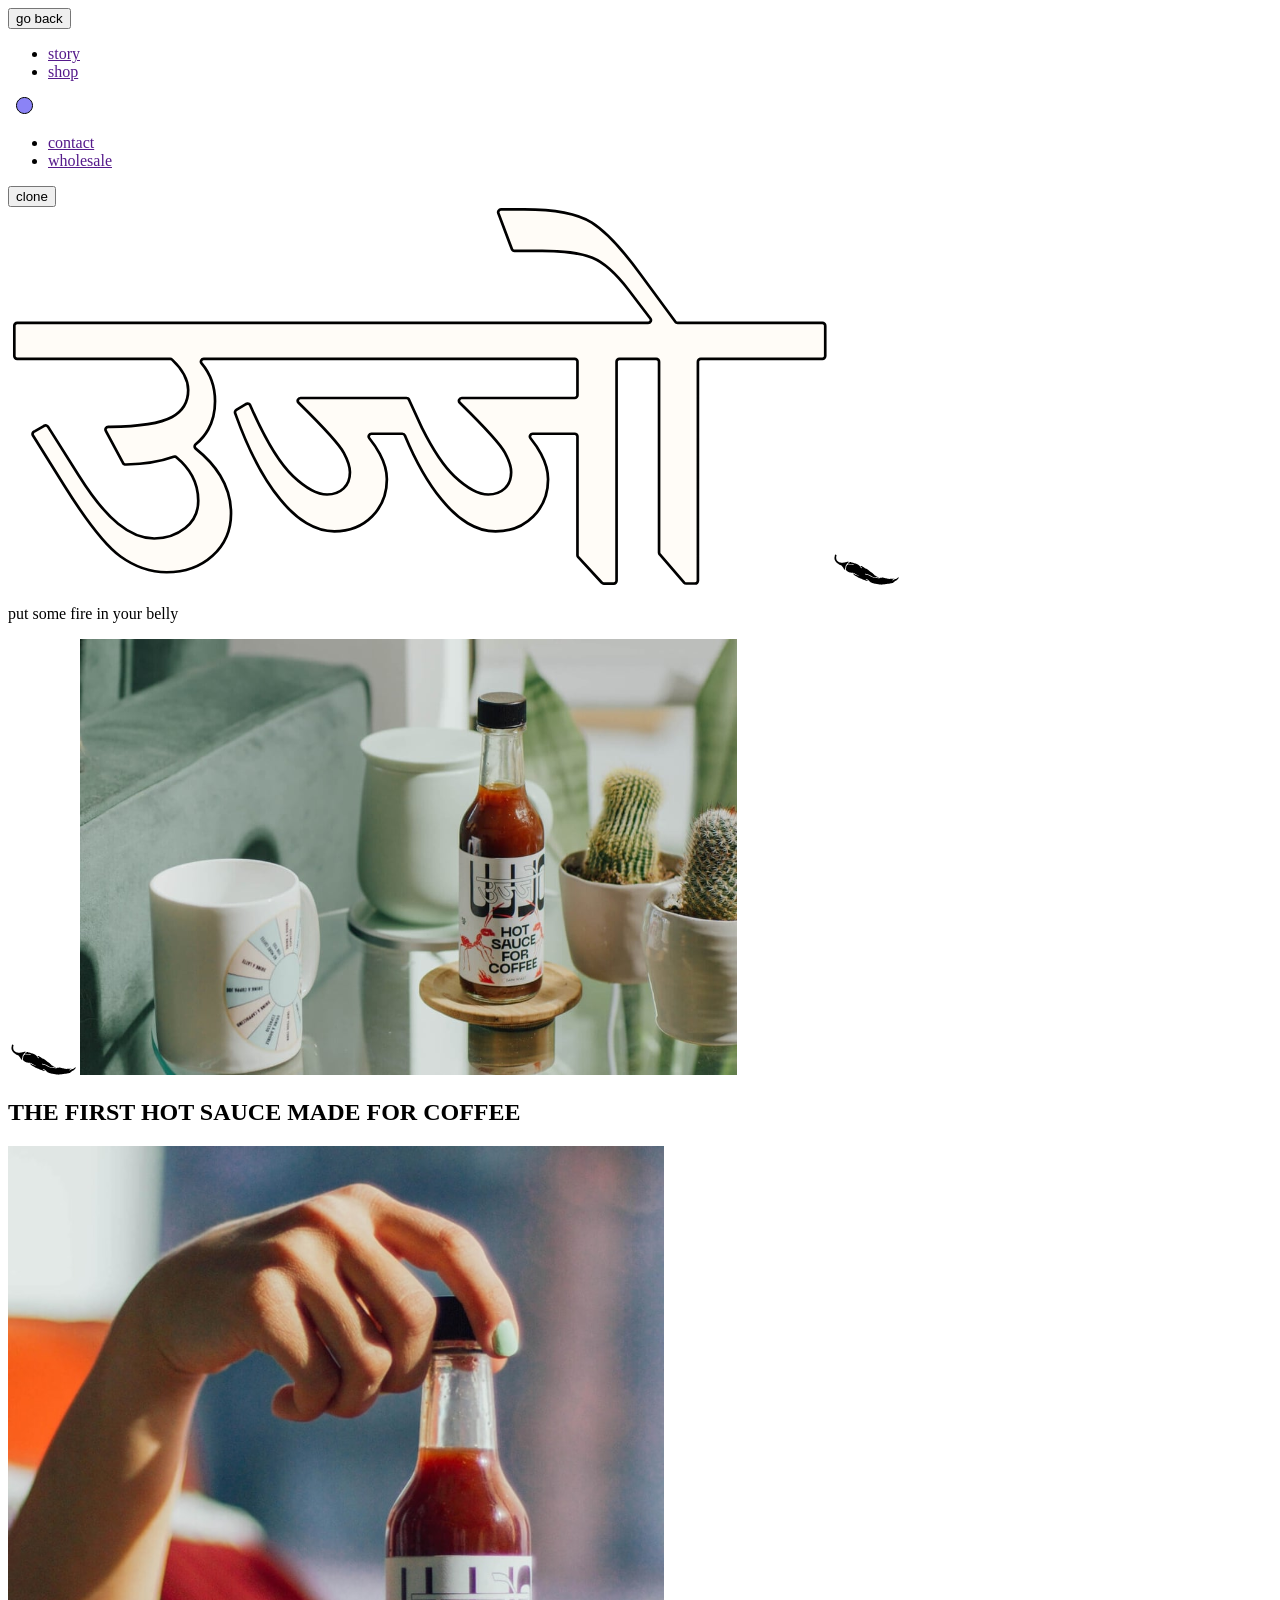
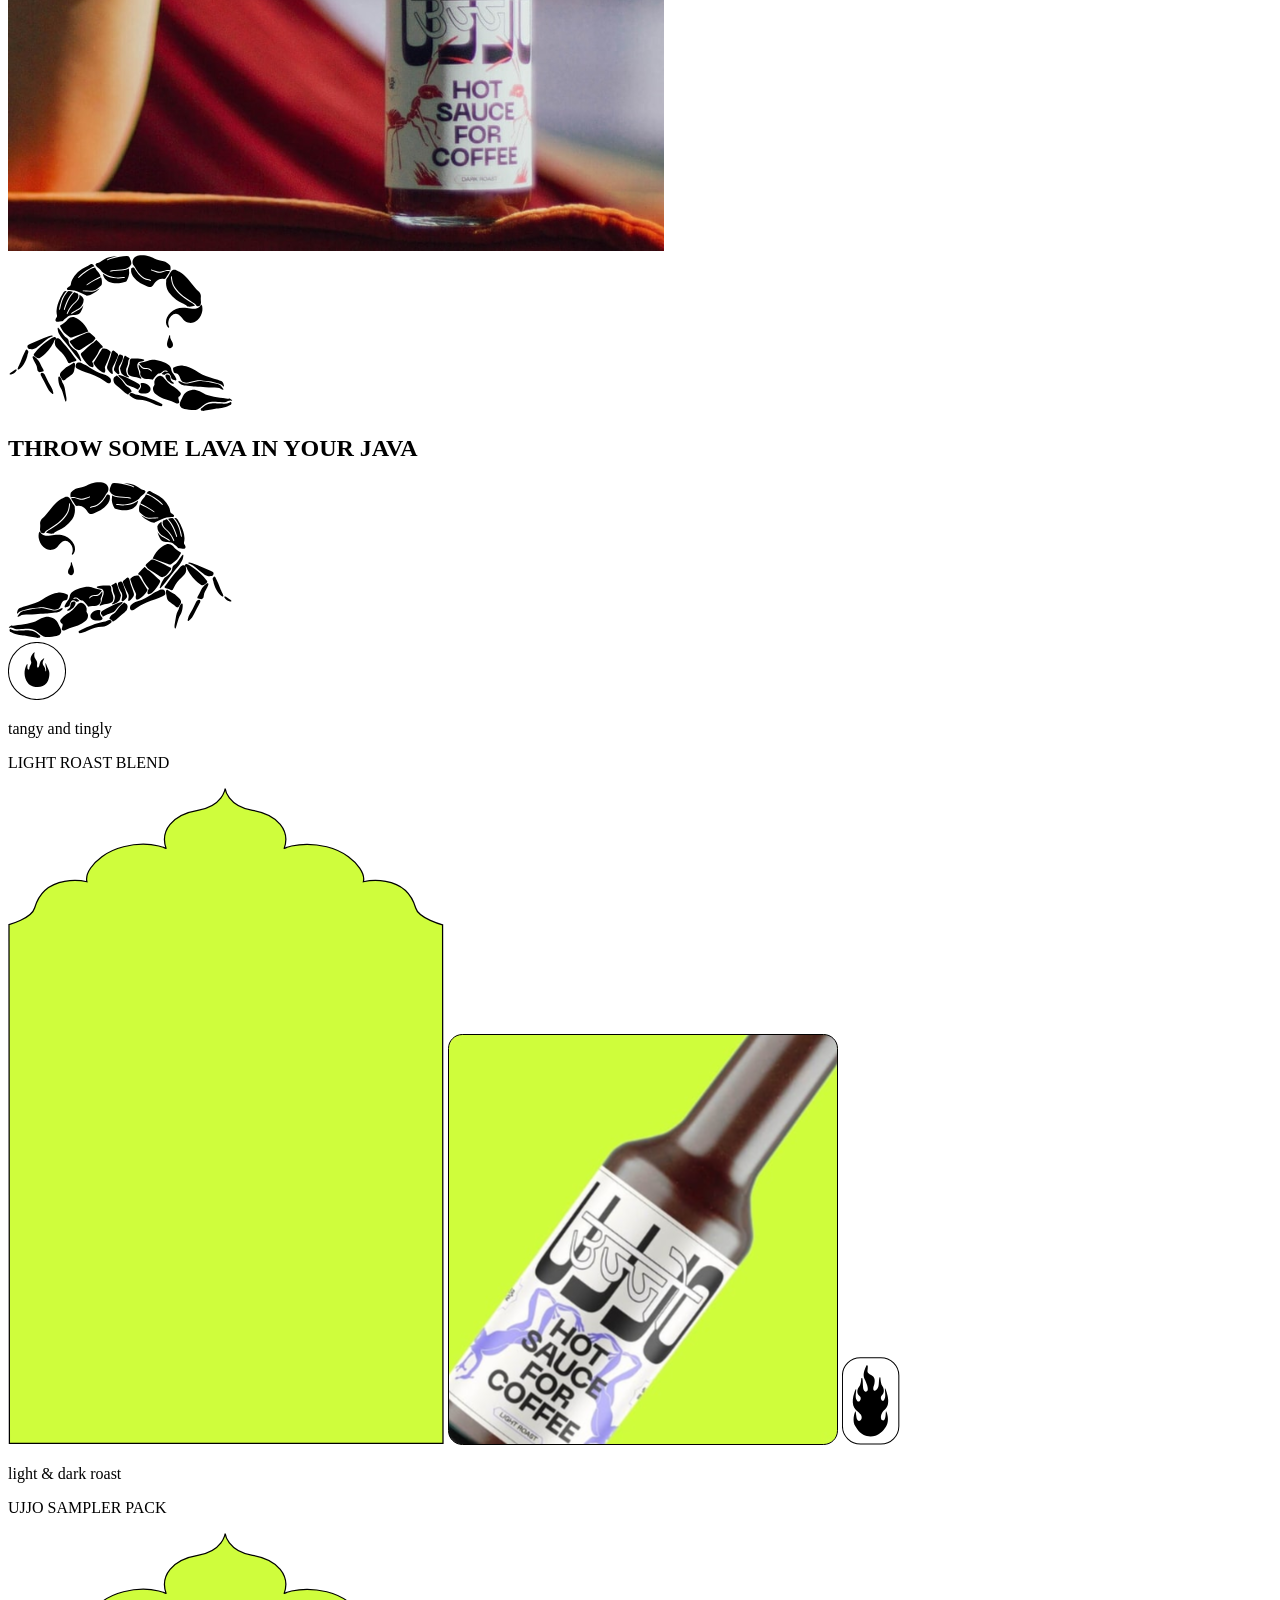
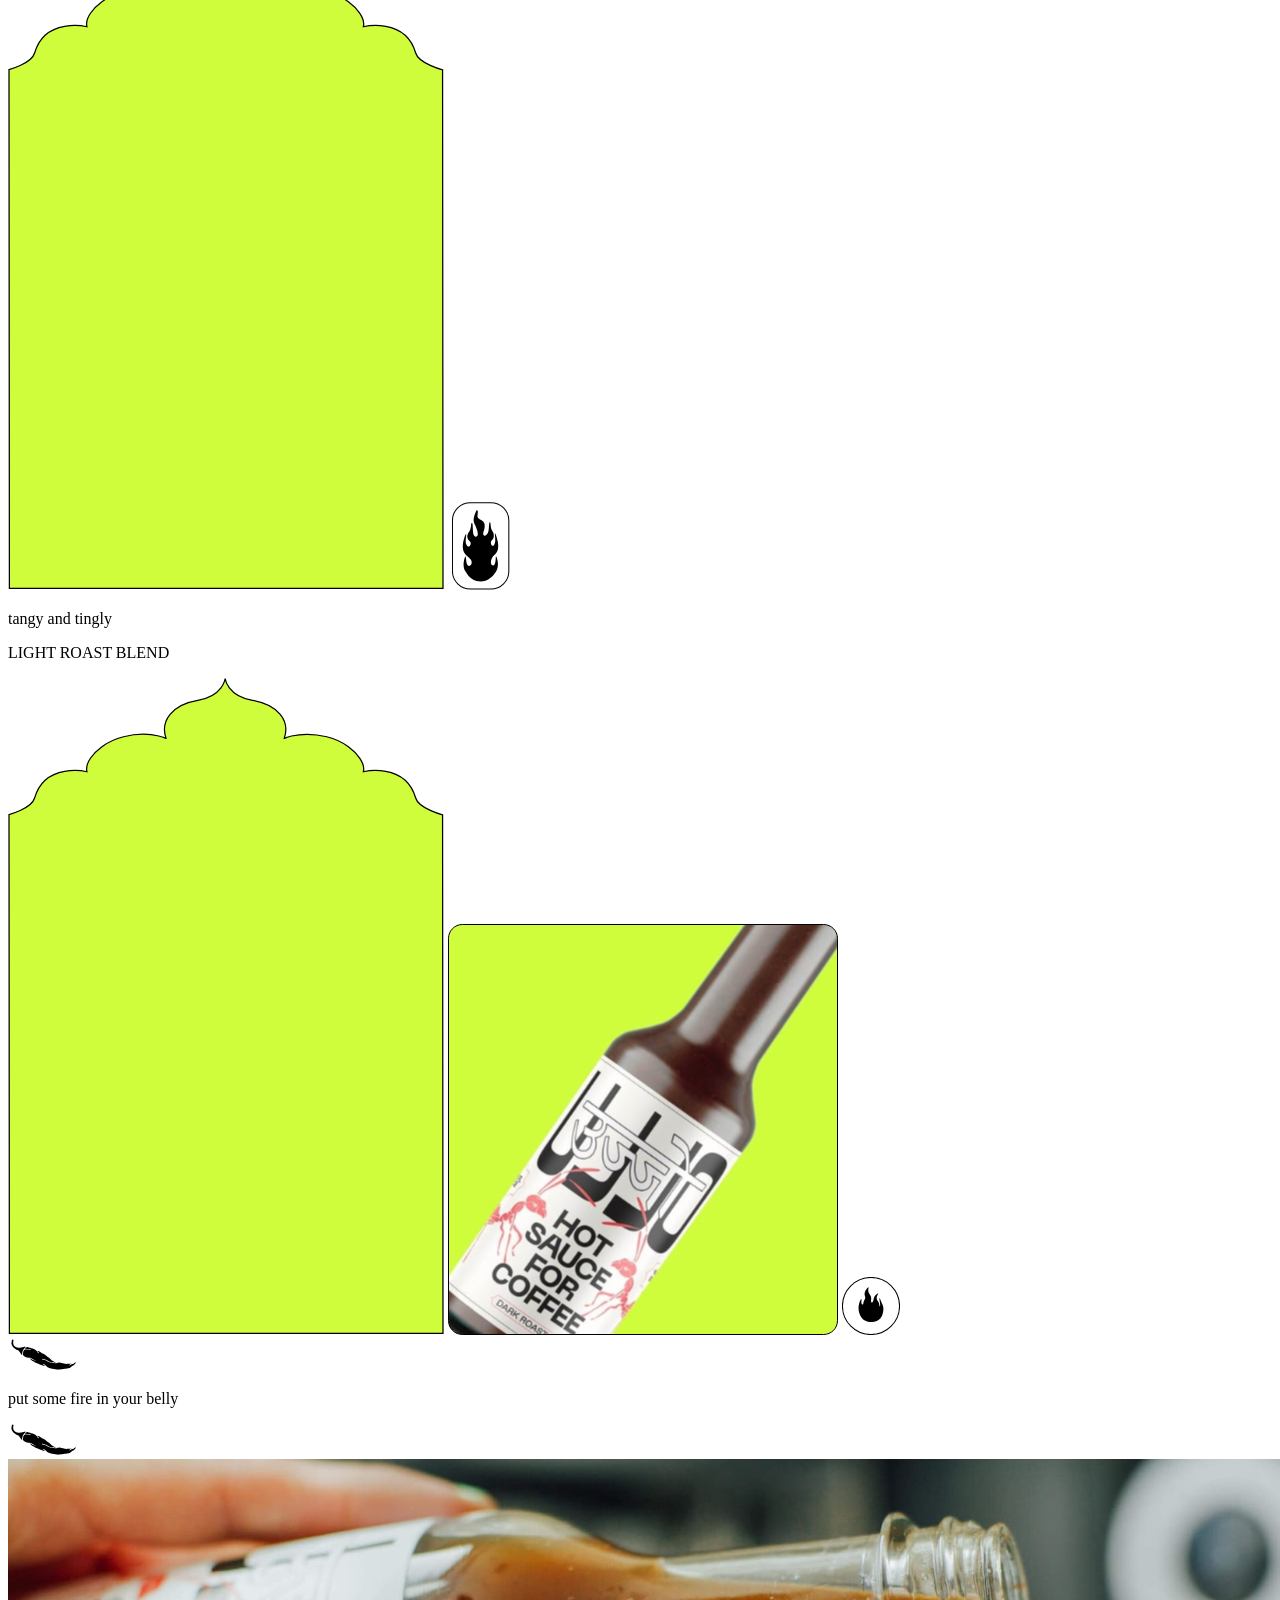
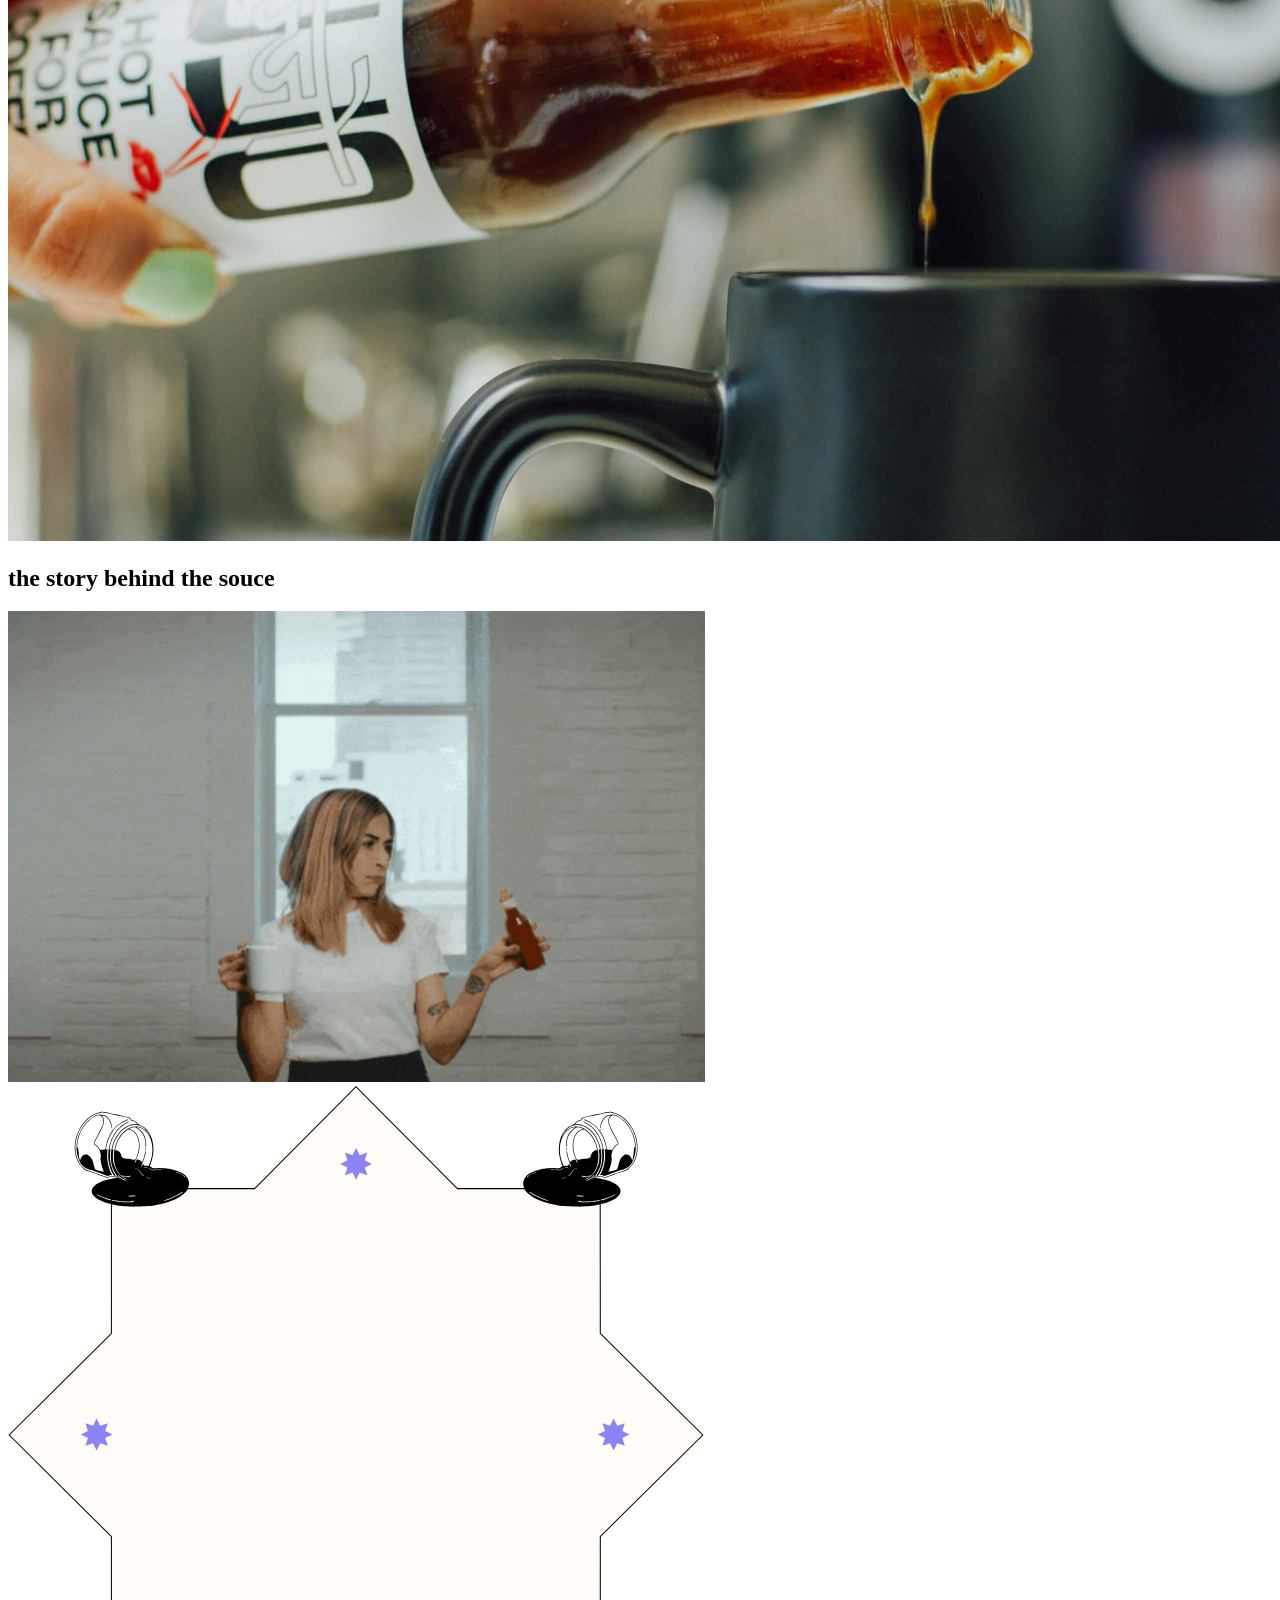
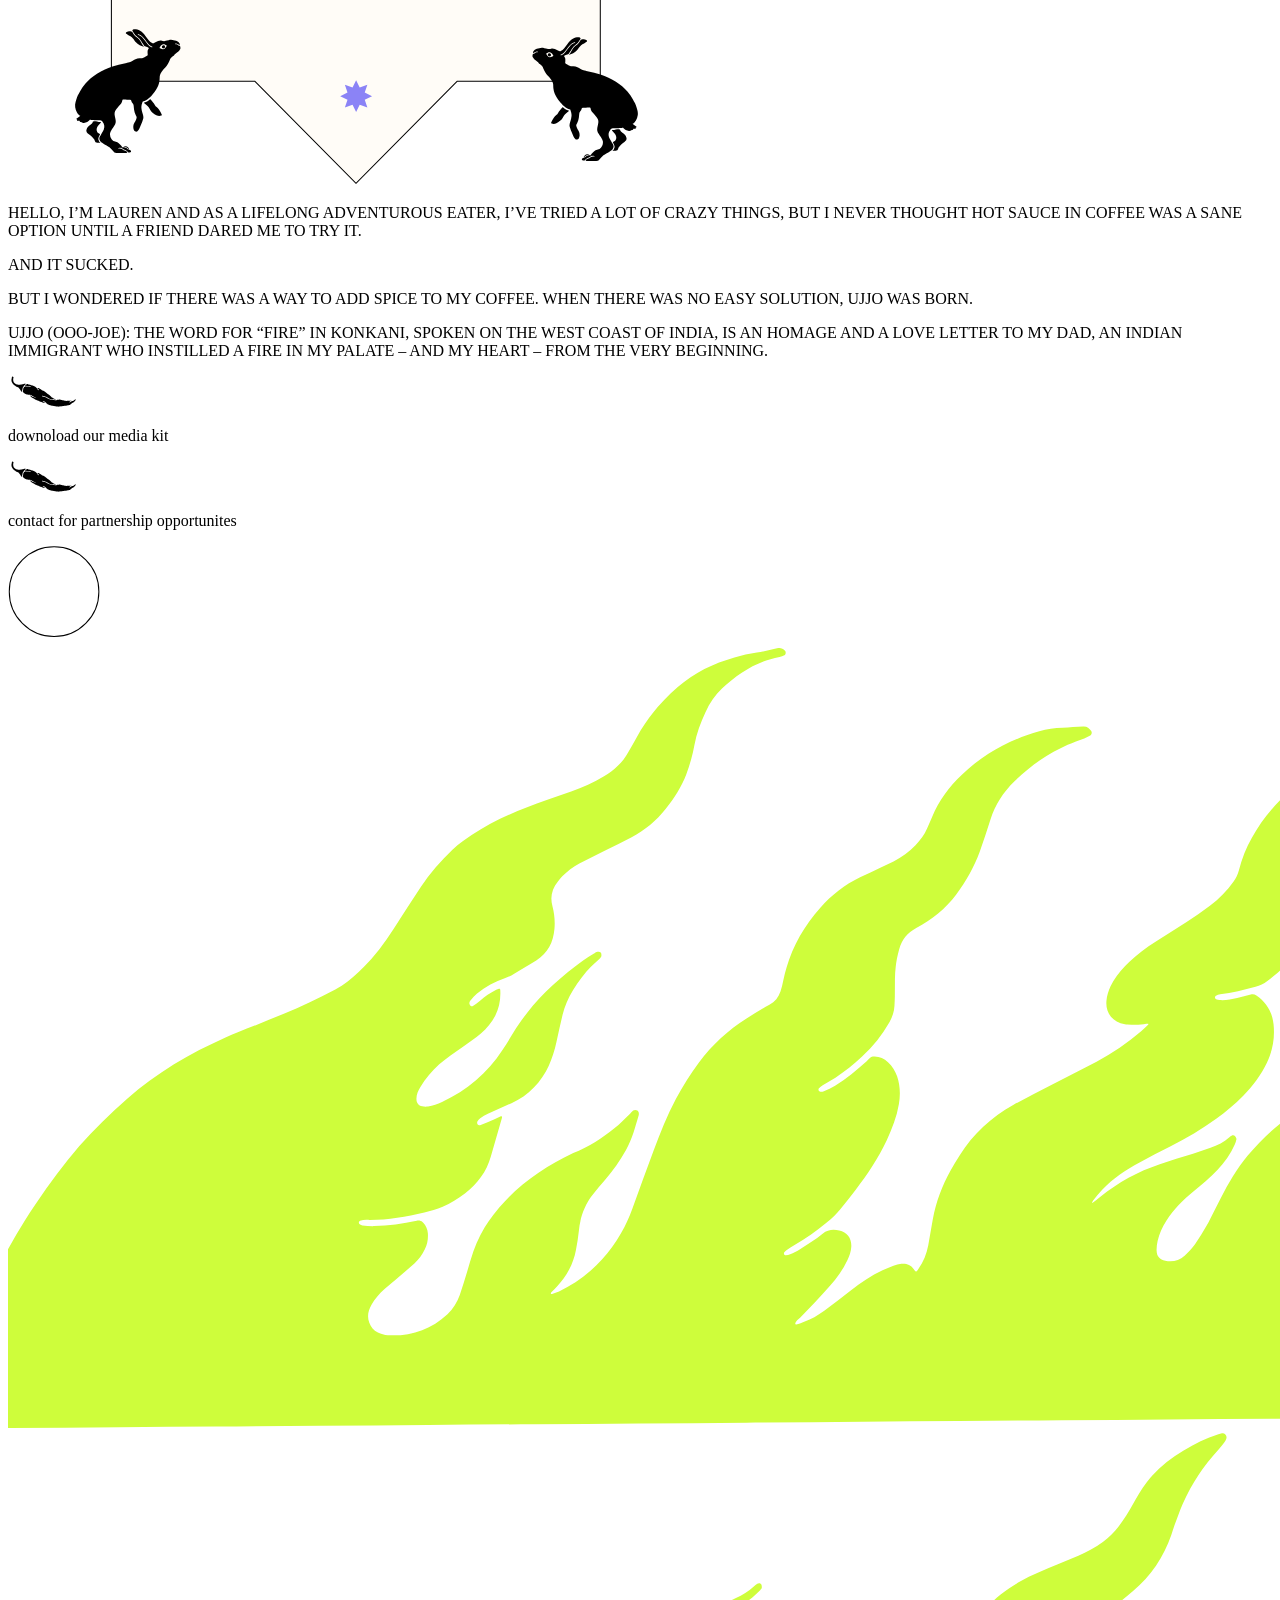
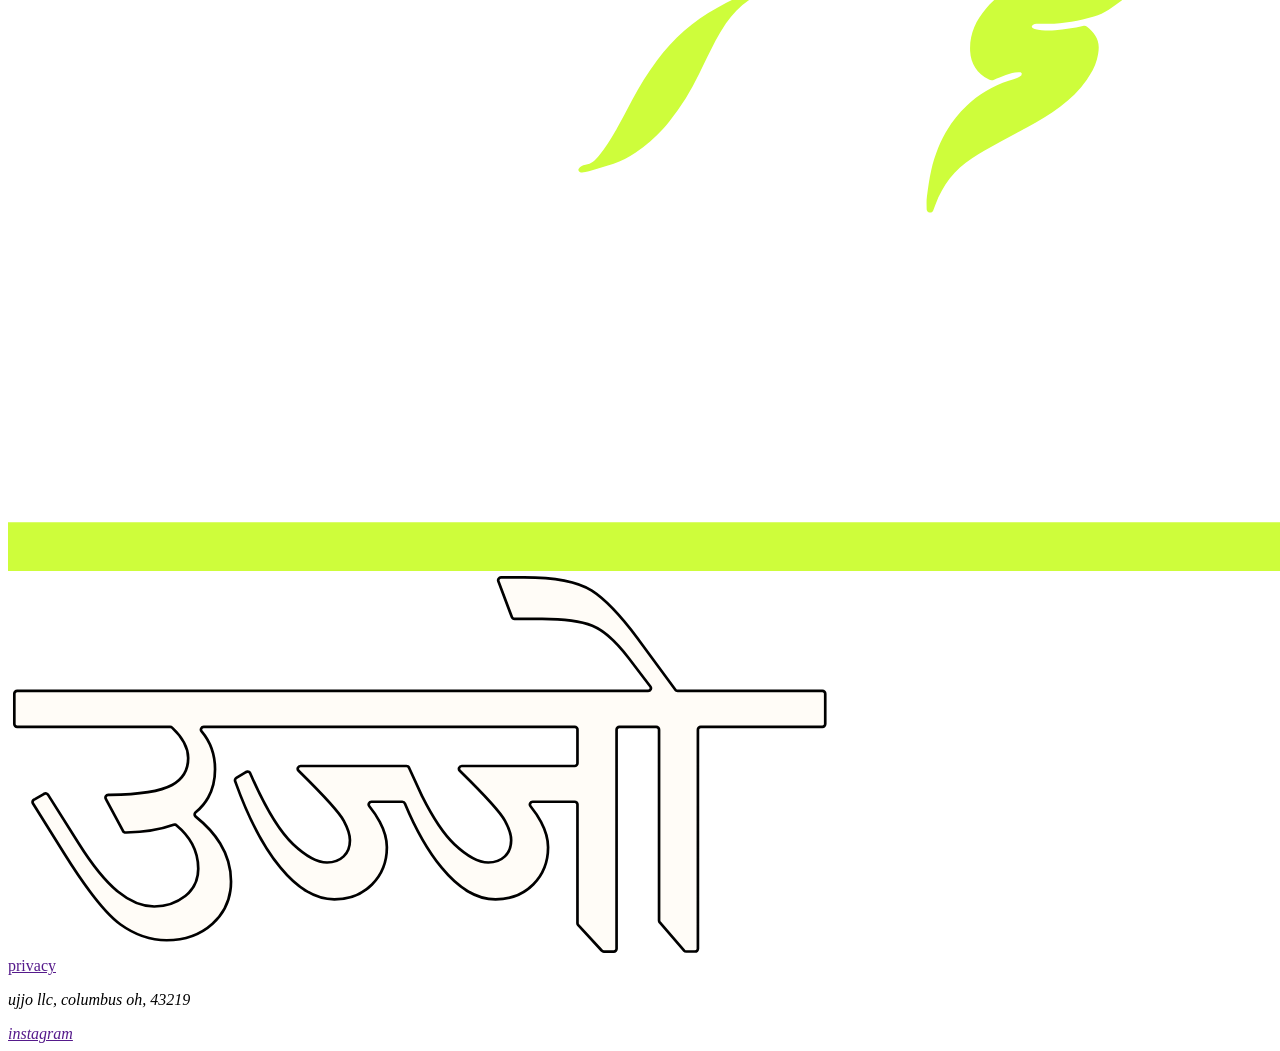
==== HTMLLayout/index.html @ b7500758 "Add files via upload added index.html and images" ====
<!doctype html>
<html lang="en">
<head>
    <meta charset="UTF-8">
    <meta name="viewport"
          content="width=device-width, user-scalable=no, initial-scale=1.0, maximum-scale=1.0, minimum-scale=1.0">
    <meta http-equiv="X-UA-Compatible" content="ie=edge">
    <title>Sauce For Coffee</title>
</head>
<body>
<header>
    <section class = "nav-menu">
        <nav>
            <button> go back </button>

            <ul>
                <li> <a href = ""> story </a> </li>
                <li> <a href = "">shop </a> </li>
            </ul>
            <picture>
                <source srcset="images/red_circle" media="(min-width : 1080px)">
                <img src="images/red_circle.svg" alt = "red circle">
            </picture>
            <picture>
                <source srcset="images/fire" media = "(min-width : 1080px)">
                <img src = "images/fire.svg" alt = "fire">
            </picture>
            <picture>
                <source srcset="images/purple_circle.svg" media = "(min-width: 1080px)" >
                <img src = "images/purple_circle.svg" alt = "purple circle">
            </picture>
            <ul>
                <li> <a href = ""> contact </a> </li>
                <li> <a href = ""> wholesale </a> </li>
            </ul>

            <button> clone </button>

        </nav>
    </section >
</header>

<main>
    <section class ="section section-banner">
        <div>
            <picture>
                <source srcset="image/black_logo_text_UJJO.svg" media = "(min-width: 1080px)">
                <img src = "images/black_logo_text_UJJO.svg" alt = "black logo-text">
            </picture>
            <picture>
                <source srcset="images/white_logo_text.svg" media = "(min-width: 1080px)">
                <img src = "images/white_logo_text.svg" alt = "white logo-text">
            </picture>
            <picture>
                <source srcset="images/pepper.svg"  media = "(min-width: 1080px)">
                <img src = "images/pepper.svg" alt = "pepper">
            </picture>
            <p> put some fire in your belly </p>
            <picture>
                <source srcset="images/pepper.svg"  media = "(min-width: 1080px)">
                <img src = "images/pepper.svg" alt = "pepper">
            </picture>
            <picture>
                <source srcset = "images/sauce_with_cactus.svg" media = "(min-width: 1080px)">
                <img src = "images/sauce_with_cactus.svg" alt = "sauce with cactus">
            </picture>
        </div>

        <div>
            <h1>THE FIRST HOT SAUCE MADE FOR COFFEE</h1>
            <picture>
                <source srcset = "images/sauce_with_hands.svg" media = "(min-width: 1080px)">
                <img src = "images/sauce_with_hands.svg" alt = "sauce with hands">
            </picture>
        </div>
    </section>

    <section class = "section section-catalog">
        <div>
            <picture>
                <source srcset = "images/scorpio_logo_left.svg" media = "(min-width: 1080px)">
                <img src = "images/scorpio_logo_left.svg" alt = "scorpio logo left">
            </picture>

            <h2>THROW SOME LAVA IN YOUR JAVA</h2>

            <picture>
                <source srcset = "images/scorpio_logo_right.svg" media = "(min-width: 1080px)">
                <img src = "images/scorpio_logo_right.svg" alt = "scorpio logo right">
            </picture>
        </div>

        <div>
            <picture>
                <source srcset = "images/black_fire_logo_little.svg" media = "(min-width: 1080px)">
                <img src = "images/black_fire_logo_little.svg" alt = "little black fire logo">
            </picture>
            <p> tangy and tingly </p>
            <p> LIGHT ROAST BLEND </p>
            <picture>
                <source srcset = "images/green_frame.svg" media = "(min-width: 1080px)">
                <img src = "images/green_frame.svg" alt = "green frame">
            </picture>


<picture>
                <source srcset = "images/hot_sauce_purple.svg" media = "(min-width: 1080px)">
                <img src = "images/hot_sauce_purple.svg" alt = "hot purple sauce">
            </picture>

            <picture>
                <source srcset = "images/black_fire_logo_big.svg" media = "(min-width: 1080px)">
                <img src = "images/black_fire_logo_big.svg" alt = "big black fire logo">
            </picture>

            <p> light & dark roast </p>
            <p> UJJO SAMPLER PACK </p>

            <picture>
                <source srcset = "images/green_frame.svg" media = "(min-width: 1080px)">
                <img src = "images/green_frame.svg" alt = "green frame">
            </picture>

            <picture>
                <source srcset = "images/hot_sauces_both" media = "(min-width: 1080px)">
                <img src = "images/hot_sauces_both.svg" alt = "both hot sauces">
            </picture>

            <picture>
                <source srcset = "images/black_fire_logo_big.svg" media = "(min-width: 1080px)">
                <img src = "images/black_fire_logo_big.svg" alt = "big black fire logo">
            </picture>

            <p> tangy and tingly </p>
            <p> LIGHT ROAST BLEND </p>

            <picture>
                <source srcset = "images/green_frame.svg" media = "(min-width: 1080px)">
                <img src = "images/green_frame.svg" alt = "green frame">
            </picture>

            <picture>
                <source srcset = "images/hot_sauce_pink.svg" media = "(min-width: 1080px)">
                <img src = "images/hot_sauce_pink.svg" alt = "hot pink sauce" >
            </picture>

            <picture>
                <source srcset = "images/black_fire_logo_little.svg" media = "(min-width: 1080px)">
                <img src = "images/black_fire_logo_little.svg" alt = "little black fire logo">
            </picture>
        </div>

        <div>
            <picture>
                <source srcset="images/pepper.svg"  media = "(min-width: 1080px)">
                <img src = "images/pepper.svg" alt = "pepper">
            </picture>

            <p> put some fire in your belly </p>

            <picture>
                <source srcset="images/pepper.svg"  media = "(min-width: 1080px)">
                <img src = "images/pepper.svg" alt = "pepper">
            </picture>

            <picture>
                <source srcset="images/pouring_sauce.svg"  media = "(min-width: 1080px)">
                <img src = "images/pouring_sauce.svg" alt = "pouring sauce">
            </picture>
        </div>
    </section>

    <section class = "section section-history">
        <div>
            <h1>the story behind the souce</h1>
            <picture>
                <source srcset="images/woman_testing_sauce.svg"  media = "(min-width: 1080px)">
                <img src = "images/woman_testing_sauce.svg" alt = "woman testing sauce">
            </picture>

            <picture>
                <source srcset="images/area_With_logs_for_text.svg"  media = "(min-width: 1080px)">
                <img src = "images/area_With_logs_for_text.svg" alt = "area for text">
            </picture>

            <p>HELLO, I’M LAUREN AND AS A LIFELONG ADVENTUROUS EATER, I’VE TRIED A LOT OF CRAZY THINGS, BUT I NEVER THOUGHT HOT SAUCE IN COFFEE WAS A SANE OPTION UNTIL A FRIEND DARED ME TO TRY IT.</p>
            <p>AND IT SUCKED.</p>
            <p>BUT I WONDERED IF THERE WAS A WAY TO ADD SPICE TO MY COFFEE. WHEN THERE WAS NO EASY SOLUTION, UJJO WAS BORN.</p>
            <p>UJJO (OOO-JOE): THE WORD FOR “FIRE” IN KONKANI, SPOKEN ON THE WEST COAST OF INDIA, IS AN HOMAGE AND A LOVE LETTER TO MY DAD, AN INDIAN IMMIGRANT WHO INSTILLED A FIRE IN MY PALATE – AND MY HEART – FROM THE VERY BEGINNING.</p>
        </div>
    </section>

    <section class = "section section-logos">
        <div>
            <picture>
                <source srcset="images/pepper.svg"  media = "(min-width: 1080px)">
                <img src = "images/pepper.svg" alt = "pepper">
            </picture>

<p> downoload our media kit </p>

            <picture>
                <source srcset="images/pepper.svg"  media = "(min-width: 1080px)">
                <img src = "images/pepper.svg" alt = "pepper">
            </picture>

            <p> contact for partnership opportunites </p>
            </div>
        <div>
            <picture>
                <source srcset="images/white_frame_with_logos.svg"  media = "(min-width: 1080px)">
                <img src = "images/white_frame_with_logos.svg" alt = "white frame with logos">
            </picture>

            <picture>
                <source srcset="images/green_fire.svg"  media = "(min-width: 1080px)">
                <img src = "images/green_fire.svg" alt = "green fire">
            </picture>

            <picture>
                <source srcset="images/bottom_pane_green.svg"  media = "(min-width: 1080px)">
                <img src = "images/bottom_pane_green.svg" alt = "bottom green pane">
            </picture>

            <picture>
                <source srcset="image/black_logo_text_UJJO.svg" media = "(min-width: 1080px)">
                <img src = "images/black_logo_text_UJJO.svg" alt = "black logo-text">
            </picture>

            <picture>
                <source srcset="images/white_logo_text.svg" media = "(min-width: 1080px)">
                <img src = "images/white_logo_text.svg" alt = "white logo-text">
            </picture>

        </div>

    </section>

</main>

<footer>
    <section>
        <a href="">privacy</a>
        <address>
            <p>ujjo llc, columbus oh, 43219</p>
            <a href=""> instagram</a>
        </address>
    </section>
</footer>

</body>
</html>
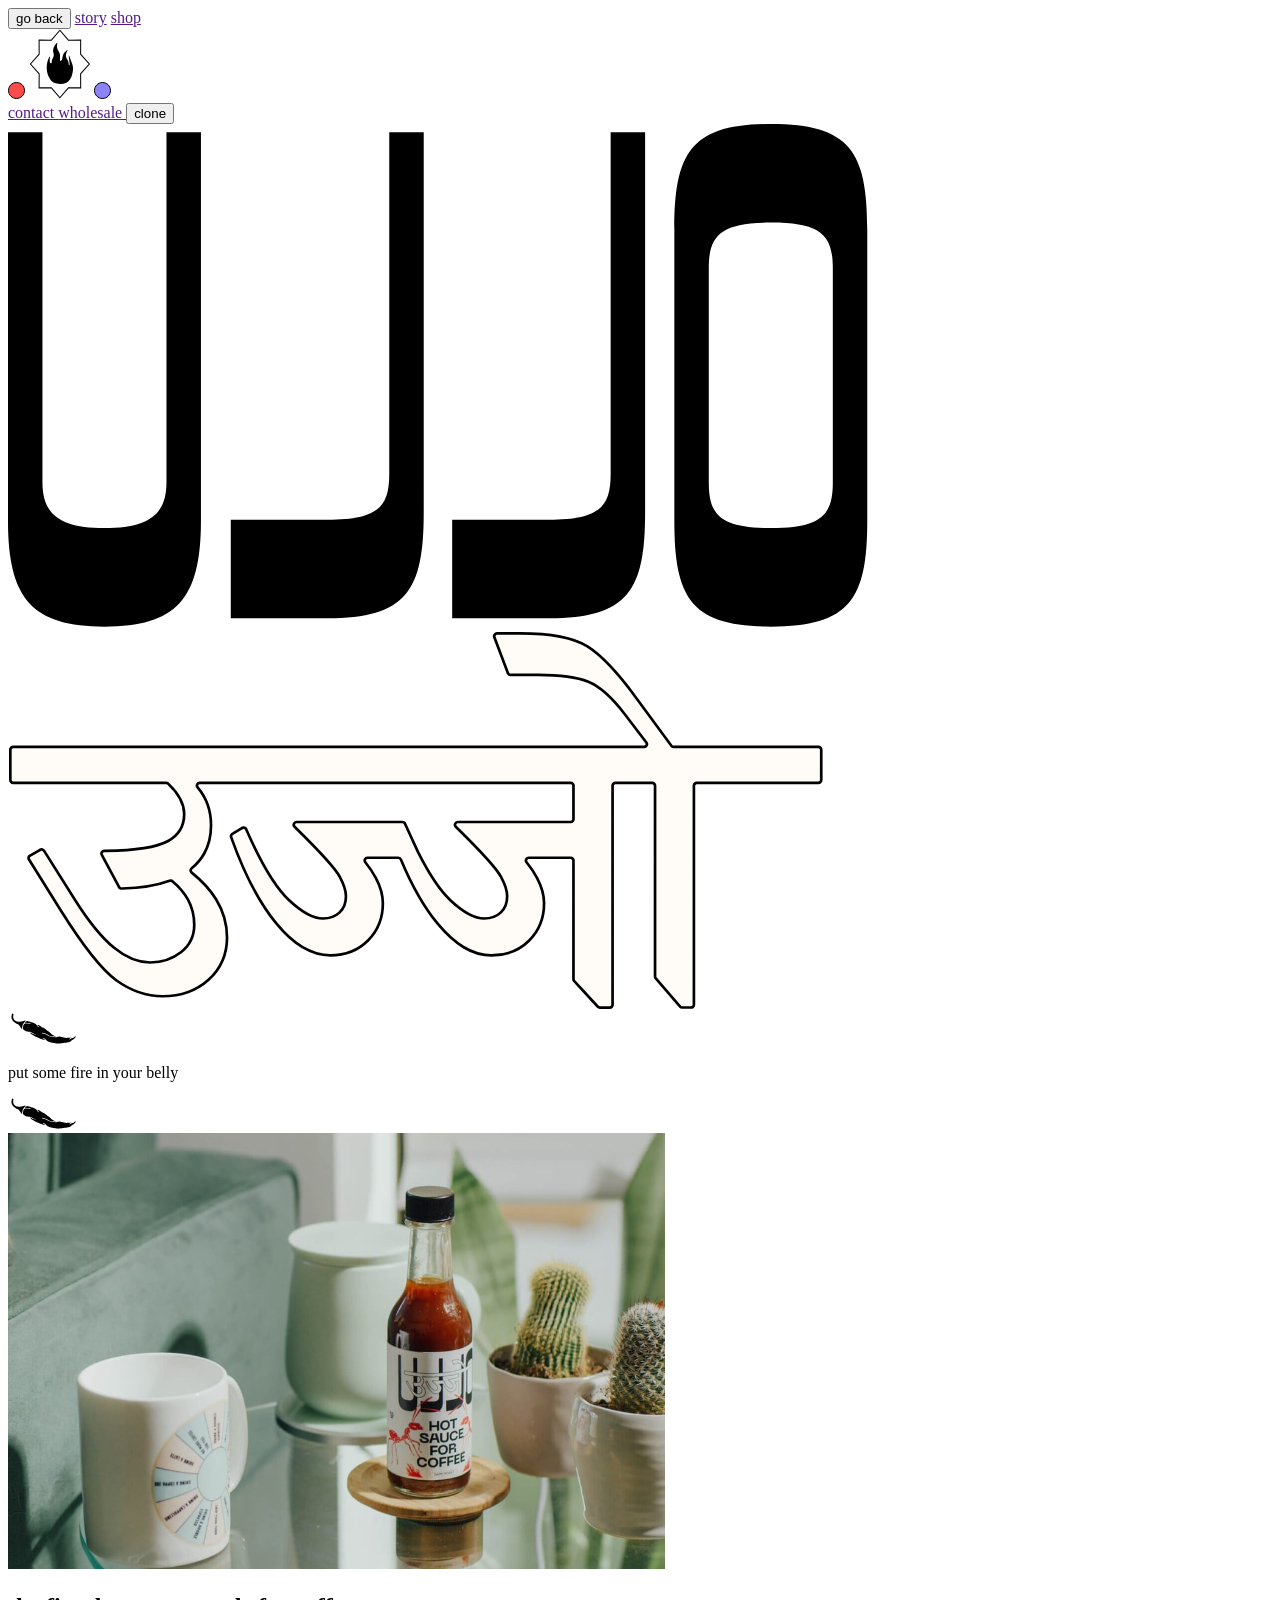
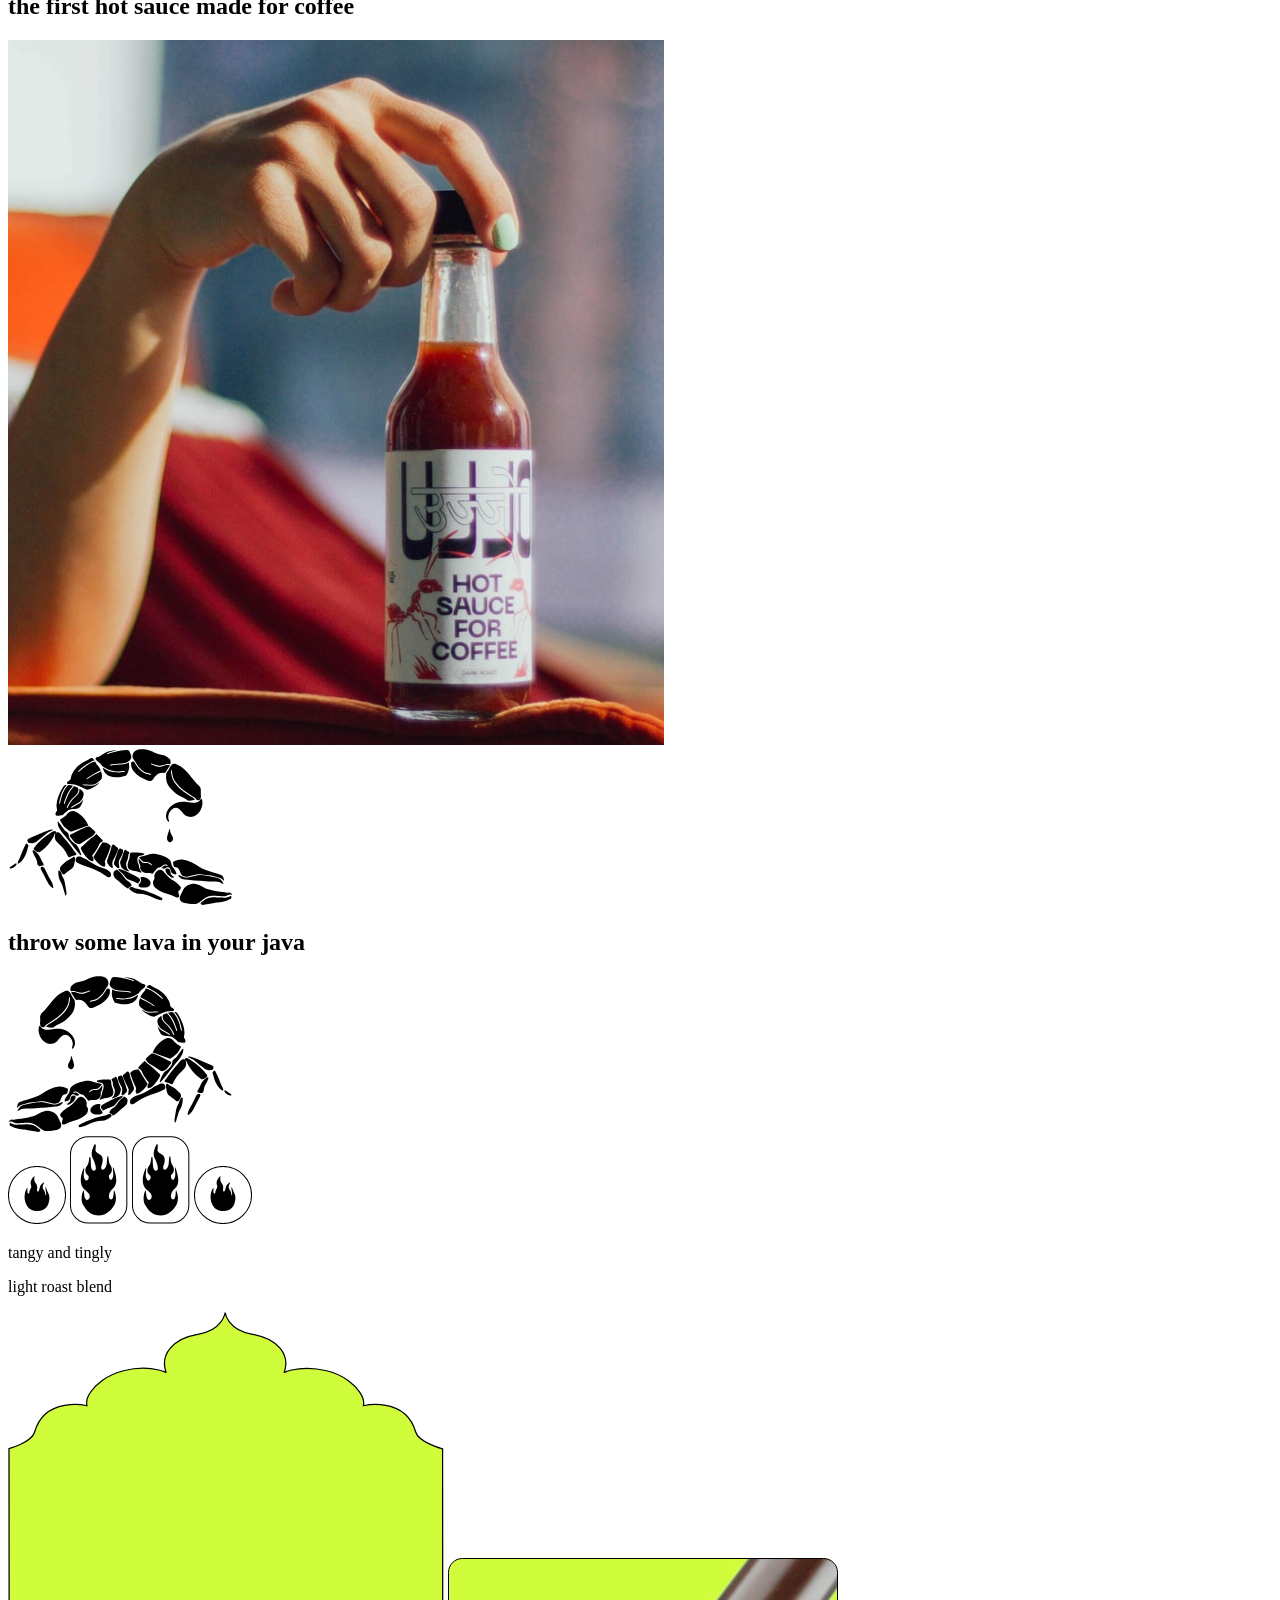
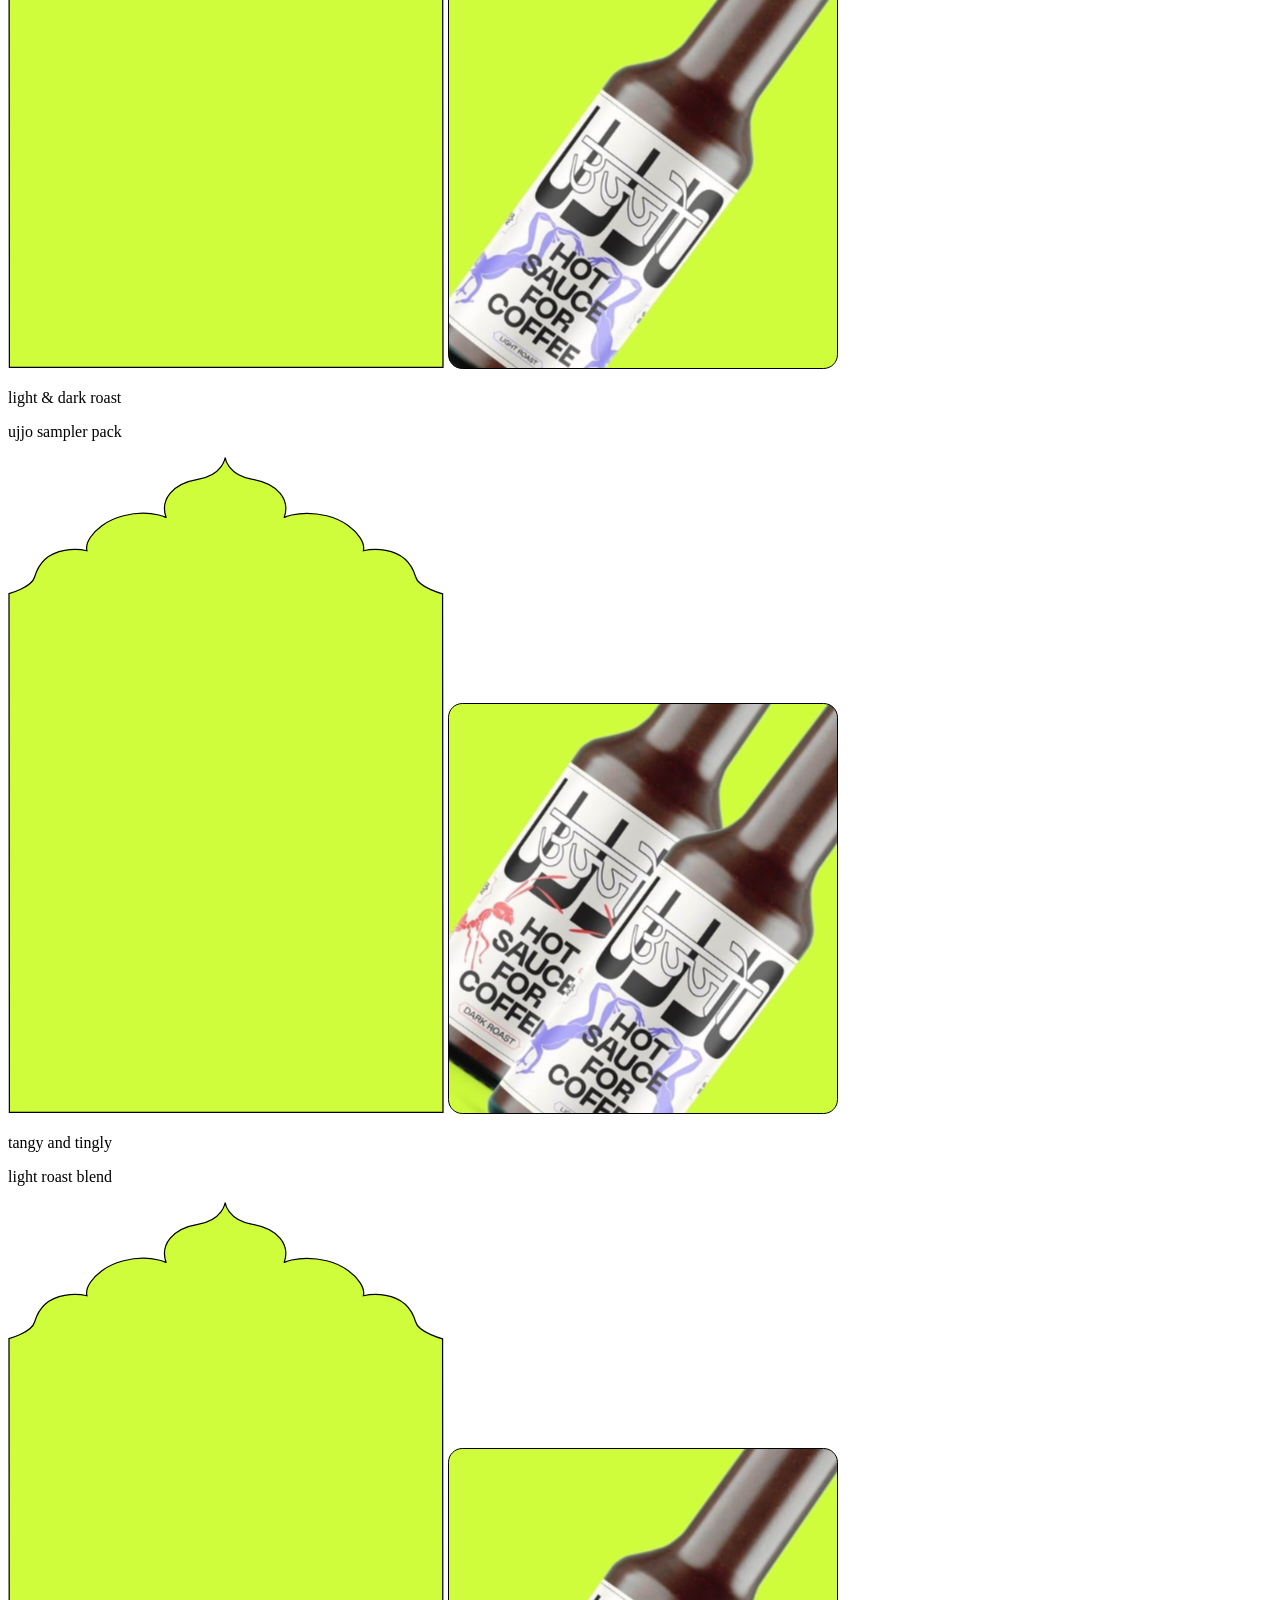
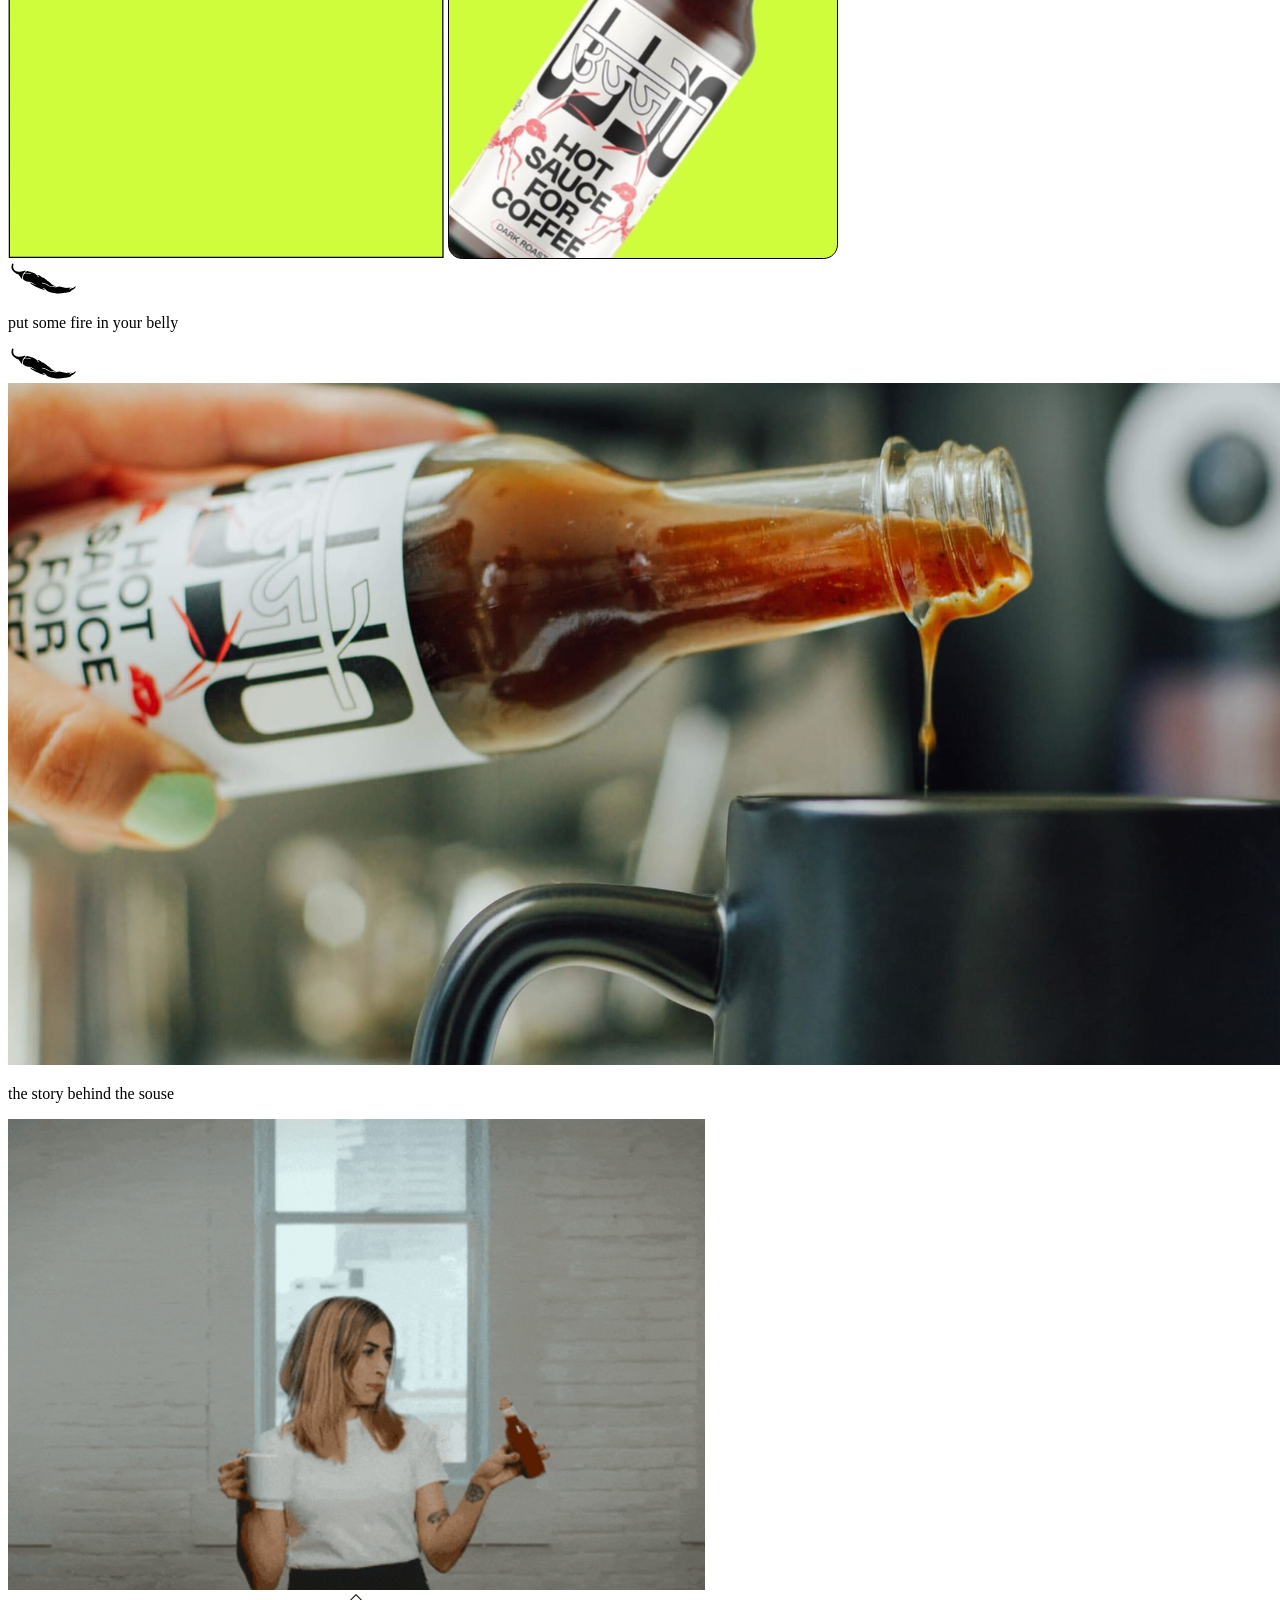
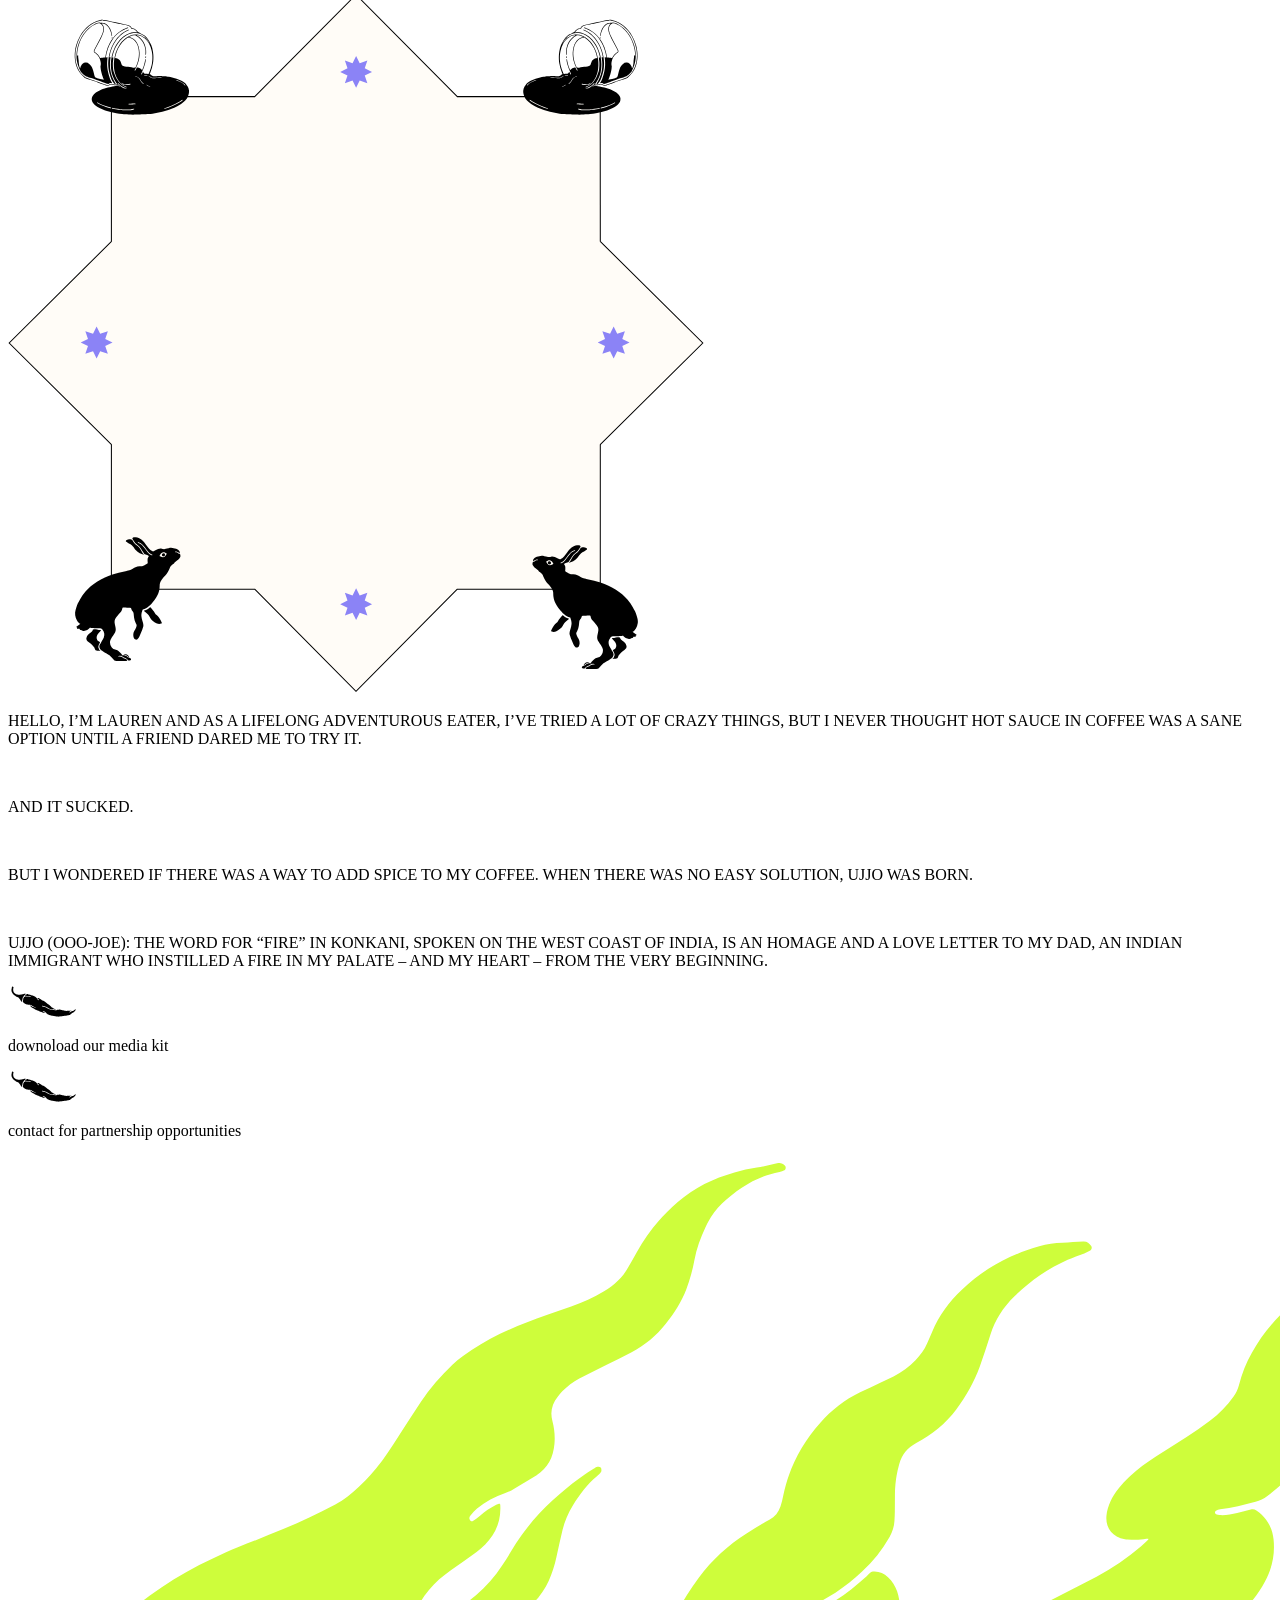
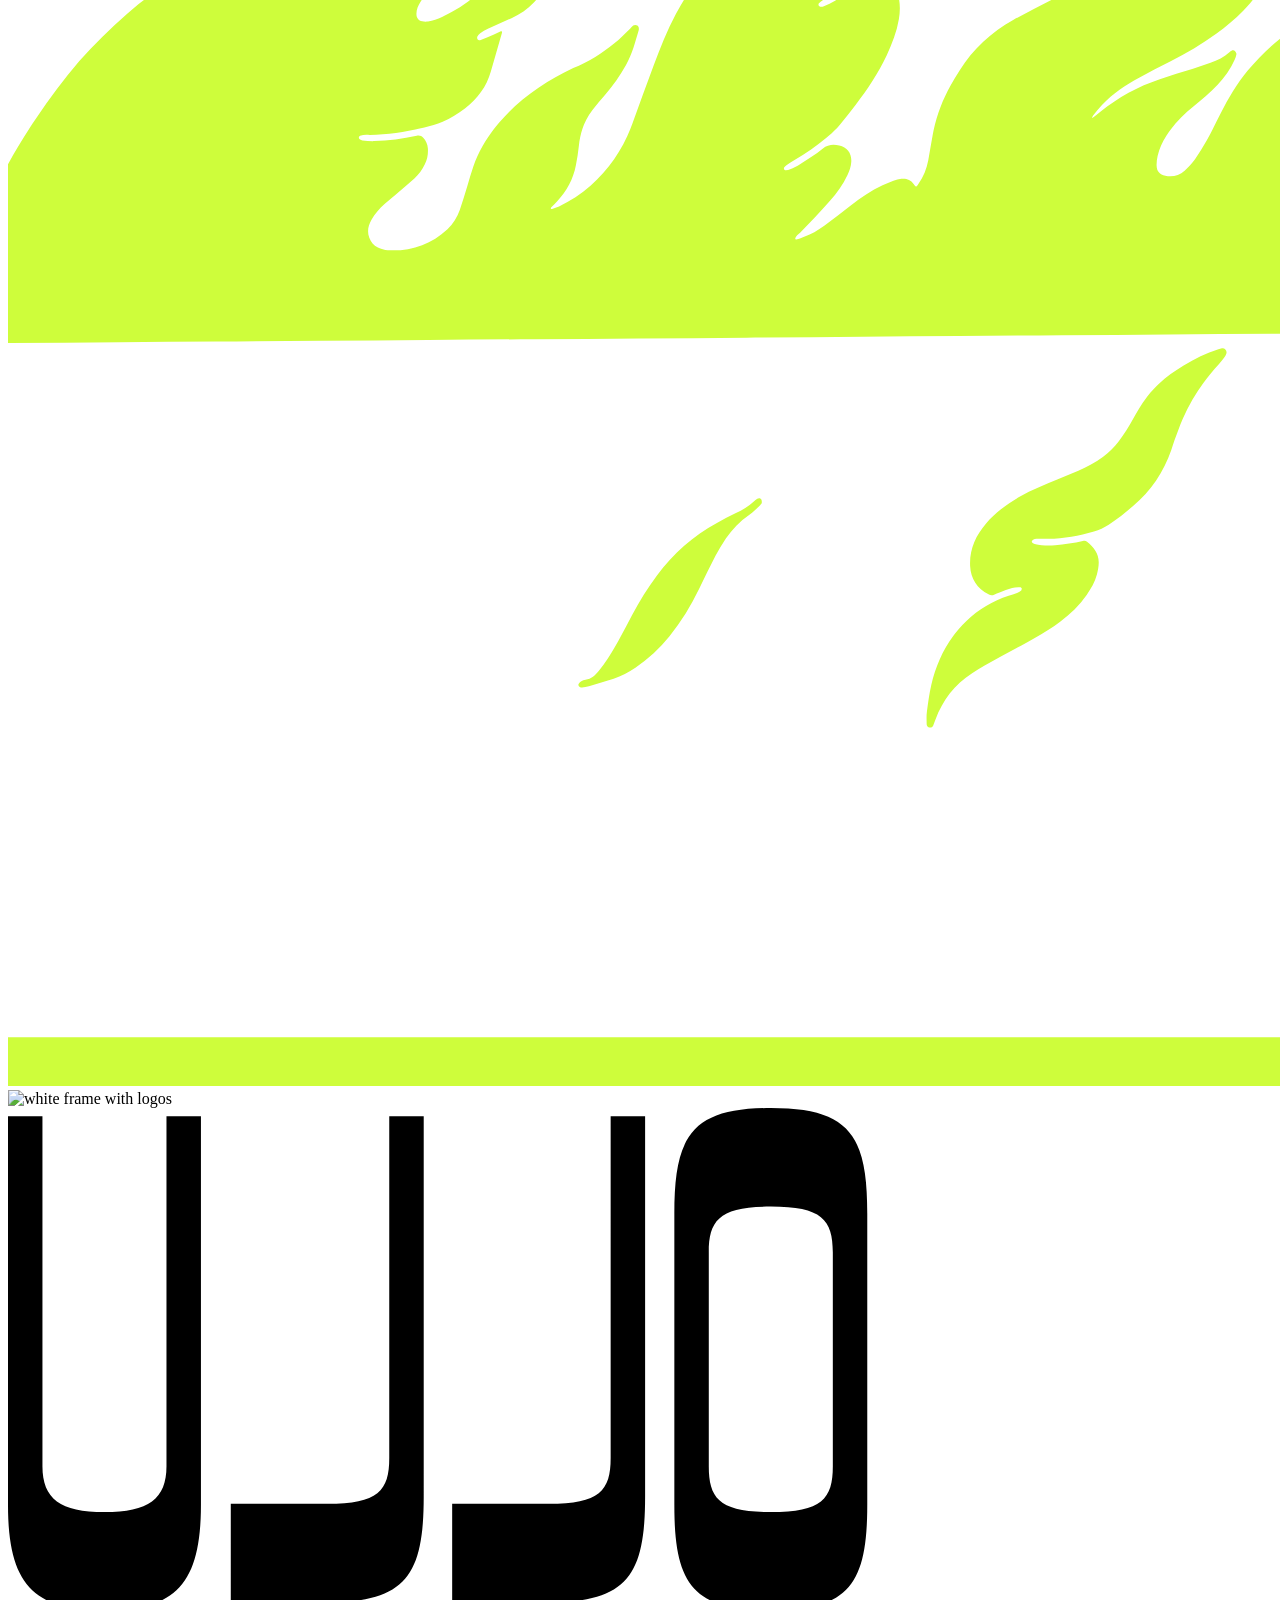
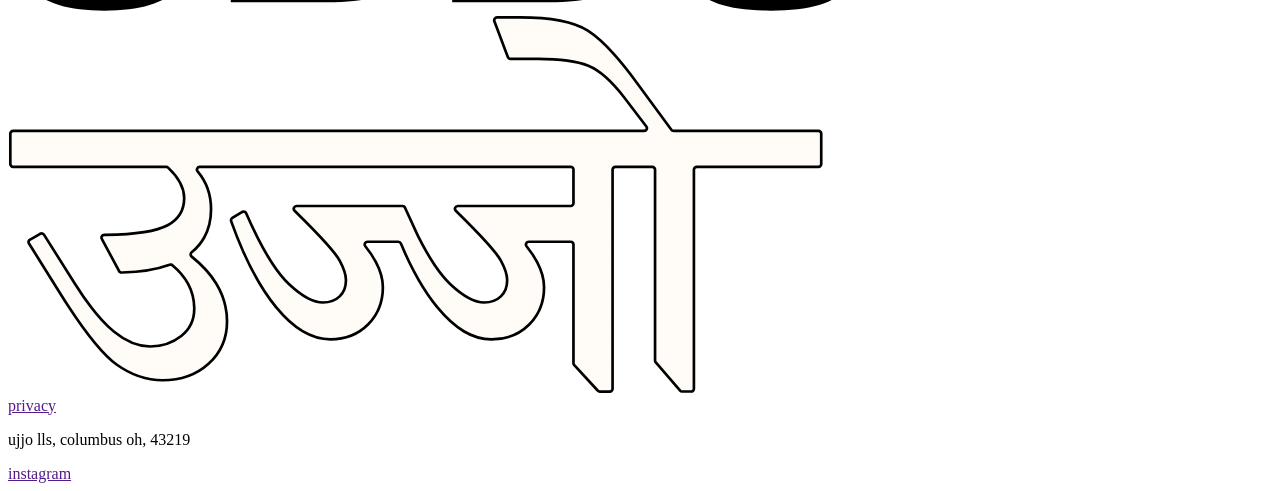
==== commit d307c312: "fixed errors" ====
--- a/HTMLLayout/index.html
+++ b/HTMLLayout/index.html
@@ -9,244 +9,243 @@
 </head>
 <body>
 <header>
-    <section class = "nav-menu">
+    <section class="nav-menu">
         <nav>
-            <button> go back </button>
-
-            <ul>
-                <li> <a href = ""> story </a> </li>
-                <li> <a href = "">shop </a> </li>
-            </ul>
-            <picture>
-                <source srcset="images/red_circle" media="(min-width : 1080px)">
-                <img src="images/red_circle.svg" alt = "red circle">
-            </picture>
-            <picture>
-                <source srcset="images/fire" media = "(min-width : 1080px)">
-                <img src = "images/fire.svg" alt = "fire">
-            </picture>
-            <picture>
-                <source srcset="images/purple_circle.svg" media = "(min-width: 1080px)" >
-                <img src = "images/purple_circle.svg" alt = "purple circle">
-            </picture>
-            <ul>
-                <li> <a href = ""> contact </a> </li>
-                <li> <a href = ""> wholesale </a> </li>
-            </ul>
-
-            <button> clone </button>
-
+            <button class="go-back-btn"> go back </button>
+            <a href = "">story</a>
+            <a href = "">shop</a>
+            <div class="nav-img">
+                <picture>
+                    <source srcset="images/red_circle.svg" media="(min-width : 1080px)">
+                    <img src="images/red_circle.svg" alt = "red circle">
+                </picture>
+                <picture>
+                    <source srcset="images/fire.svg" media = "(min-width : 1080px)">
+                    <img src = "images/fire.svg" alt = "fire">
+                </picture>
+                <picture>
+                    <source srcset="images/purple_circle.svg" media = "(min-width: 1080px)" >
+                    <img src = "images/purple_circle.svg" alt = "purple circle">
+                </picture>
+            </div>
+            <a href = ""> contact </a>
+            <a href = ""> wholesale </a>
+            <button class="clone-btn"> clone </button>
         </nav>
     </section >
 </header>
-
 <main>
     <section class ="section section-banner">
-        <div>
-            <picture>
-                <source srcset="image/black_logo_text_UJJO.svg" media = "(min-width: 1080px)">
-                <img src = "images/black_logo_text_UJJO.svg" alt = "black logo-text">
-            </picture>
-            <picture>
-                <source srcset="images/white_logo_text.svg" media = "(min-width: 1080px)">
-                <img src = "images/white_logo_text.svg" alt = "white logo-text">
-            </picture>
-            <picture>
-                <source srcset="images/pepper.svg"  media = "(min-width: 1080px)">
-                <img src = "images/pepper.svg" alt = "pepper">
-            </picture>
-            <p> put some fire in your belly </p>
-            <picture>
-                <source srcset="images/pepper.svg"  media = "(min-width: 1080px)">
-                <img src = "images/pepper.svg" alt = "pepper">
-            </picture>
-            <picture>
-                <source srcset = "images/sauce_with_cactus.svg" media = "(min-width: 1080px)">
-                <img src = "images/sauce_with_cactus.svg" alt = "sauce with cactus">
-            </picture>
-        </div>
-
-        <div>
-            <h1>THE FIRST HOT SAUCE MADE FOR COFFEE</h1>
-            <picture>
-                <source srcset = "images/sauce_with_hands.svg" media = "(min-width: 1080px)">
-                <img src = "images/sauce_with_hands.svg" alt = "sauce with hands">
-            </picture>
-        </div>
-    </section>
-
+        <div class="section-banner first">
+            <div class="section-banner logos">
+                <picture class="black-logo">
+                    <source srcset="images/black_logo_text_UJJO.svg" media = "(min-width: 1080px)">
+                    <img src = "images/black_logo_text_UJJO.svg" alt = "black logo-text">
+                </picture>
+                <picture class="white-logo">
+                    <source srcset="images/white_logo_text.svg" media = "(min-width: 1080px)">
+                    <img src = "images/white_logo_text.svg" alt = "white logo-text">
+                </picture>
+            </div>
+            <div class="section-banner slogan">
+                <picture class="slogan pepper-img">
+                    <source srcset="images/pepper.svg"  media = "(min-width: 1080px)">
+                    <img src = "images/pepper.svg" alt = "pepper">
+                </picture>
+                <p class="slogan title"> put some fire in your belly </p>
+                <picture class="slogan pepper-img">
+                    <source srcset="images/pepper.svg"  media = "(min-width: 1080px)">
+                    <img src = "images/pepper.svg" alt = "pepper">
+                </picture>
+            </div>
+            <div class="block-img-sauce-with-cactus">
+                <picture>
+                    <source srcset = "images/sauce_with_cactus.svg" media = "(min-width: 1080px)">
+                    <img src = "images/sauce_with_cactus.svg" alt = "sauce with cactus" >
+                </picture>
+            </div>
+        </div>
+        <div class="section-banner second">
+            <h1 class="section-banner-title">the first hot sauce made for coffee</h1>
+            <div class="img-sauce-with-hands">
+                <picture>
+                    <source srcset = "images/sauce_with_hands.svg" media = "(min-width: 1080px)">
+                    <img src = "images/sauce_with_hands.svg" alt = "sauce with hands">
+                </picture>
+            </div>
+        </div>
+    </section>
     <section class = "section section-catalog">
-        <div>
+        <div class="section-catalog-title">
             <picture>
                 <source srcset = "images/scorpio_logo_left.svg" media = "(min-width: 1080px)">
                 <img src = "images/scorpio_logo_left.svg" alt = "scorpio logo left">
             </picture>
-
-            <h2>THROW SOME LAVA IN YOUR JAVA</h2>
-
+            <h2> throw some lava in your java </h2>
             <picture>
                 <source srcset = "images/scorpio_logo_right.svg" media = "(min-width: 1080px)">
                 <img src = "images/scorpio_logo_right.svg" alt = "scorpio logo right">
             </picture>
         </div>
-
-        <div>
+        <div class="img-decoration">
             <picture>
                 <source srcset = "images/black_fire_logo_little.svg" media = "(min-width: 1080px)">
                 <img src = "images/black_fire_logo_little.svg" alt = "little black fire logo">
             </picture>
-            <p> tangy and tingly </p>
-            <p> LIGHT ROAST BLEND </p>
-            <picture>
-                <source srcset = "images/green_frame.svg" media = "(min-width: 1080px)">
-                <img src = "images/green_frame.svg" alt = "green frame">
-            </picture>
-
-
-<picture>
-                <source srcset = "images/hot_sauce_purple.svg" media = "(min-width: 1080px)">
-                <img src = "images/hot_sauce_purple.svg" alt = "hot purple sauce">
-            </picture>
-
             <picture>
                 <source srcset = "images/black_fire_logo_big.svg" media = "(min-width: 1080px)">
                 <img src = "images/black_fire_logo_big.svg" alt = "big black fire logo">
             </picture>
-
-            <p> light & dark roast </p>
-            <p> UJJO SAMPLER PACK </p>
-
-            <picture>
-                <source srcset = "images/green_frame.svg" media = "(min-width: 1080px)">
-                <img src = "images/green_frame.svg" alt = "green frame">
-            </picture>
-
-            <picture>
-                <source srcset = "images/hot_sauces_both" media = "(min-width: 1080px)">
-                <img src = "images/hot_sauces_both.svg" alt = "both hot sauces">
-            </picture>
-
             <picture>
                 <source srcset = "images/black_fire_logo_big.svg" media = "(min-width: 1080px)">
                 <img src = "images/black_fire_logo_big.svg" alt = "big black fire logo">
             </picture>
-
-            <p> tangy and tingly </p>
-            <p> LIGHT ROAST BLEND </p>
-
-            <picture>
-                <source srcset = "images/green_frame.svg" media = "(min-width: 1080px)">
-                <img src = "images/green_frame.svg" alt = "green frame">
-            </picture>
-
-            <picture>
-                <source srcset = "images/hot_sauce_pink.svg" media = "(min-width: 1080px)">
-                <img src = "images/hot_sauce_pink.svg" alt = "hot pink sauce" >
-            </picture>
-
             <picture>
                 <source srcset = "images/black_fire_logo_little.svg" media = "(min-width: 1080px)">
                 <img src = "images/black_fire_logo_little.svg" alt = "little black fire logo">
             </picture>
         </div>
-
-        <div>
-            <picture>
-                <source srcset="images/pepper.svg"  media = "(min-width: 1080px)">
-                <img src = "images/pepper.svg" alt = "pepper">
-            </picture>
-
-            <p> put some fire in your belly </p>
-
-            <picture>
-                <source srcset="images/pepper.svg"  media = "(min-width: 1080px)">
-                <img src = "images/pepper.svg" alt = "pepper">
-            </picture>
-
+        <div class="img-catalog">
+            <div class="img-card">
+                <div class="card-title">
+                    <p class="first-string"> tangy and tingly</p>
+                    <p class="second-stralng"> light roast blend </p>
+                </div>
+                <picture>
+                    <source srcset = "images/green_frame.svg" media = "(min-width: 1080px)">
+                    <img src = "images/green_frame.svg" alt = "green frame">
+                </picture>
+                <picture class="taste-img">
+                    <source srcset = "images/hot_sauce_purple.svg" media = "(min-width: 1080px)">
+                    <img src = "images/hot_sauce_purple.svg" alt = "hot purple sauce">
+                </picture>
+            </div>
+            <div class="img-card">
+                <div class="card-title">
+                    <p class="first-string"> light & dark roast </p>
+                    <p class="second-string"> ujjo sampler pack </p>
+                </div>
+                <picture>
+                    <source srcset = "images/green_frame.svg" media = "(min-width: 1080px)">
+                    <img src = "images/green_frame.svg" alt = "green frame">
+                </picture>
+                <picture class="taste-img">
+                    <source srcset = "images/hot_sauces_both.svg" media = "(min-width: 1080px)">
+                    <img src = "images/hot_sauces_both.svg" alt = "both hot sauces">
+                </picture>
+            </div>
+            <div class="img-card">
+                <div class="card-title">
+                    <p class="first-string"> tangy and tingly </p>
+                    <p class="second-string"> light roast blend</p>
+                </div>
+                <picture>
+                    <source srcset = "images/green_frame.svg" media = "(min-width: 1080px)">
+                    <img src = "images/green_frame.svg" alt = "green frame">
+                </picture>
+                <picture class="taste-img">
+                    <source srcset = "images/hot_sauce_pink.svg" media = "(min-width: 1080px)">
+                    <img src = "images/hot_sauce_pink.svg" alt = "hot pink sauce">
+                </picture>
+            </div>
+        </div>
+    </section>
+    <div class="slogan second">
+        <picture>
+            <source srcset="images/pepper.svg"  media = "(min-width: 1080px)">
+            <img src = "images/pepper.svg" alt = "pepper">
+        </picture>
+        <p> put some fire in your belly </p>
+        <picture>
+            <source srcset="images/pepper.svg"  media = "(min-width: 1080px)">
+            <img src = "images/pepper.svg" alt = "pepper">
+        </picture>
+    </div>
+    <section class = "section section-history">
+        <div class="img-pouring-sauce">
             <picture>
                 <source srcset="images/pouring_sauce.svg"  media = "(min-width: 1080px)">
                 <img src = "images/pouring_sauce.svg" alt = "pouring sauce">
             </picture>
         </div>
-    </section>
-
-    <section class = "section section-history">
-        <div>
-            <h1>the story behind the souce</h1>
-            <picture>
-                <source srcset="images/woman_testing_sauce.svg"  media = "(min-width: 1080px)">
-                <img src = "images/woman_testing_sauce.svg" alt = "woman testing sauce">
-            </picture>
-
-            <picture>
-                <source srcset="images/area_With_logs_for_text.svg"  media = "(min-width: 1080px)">
-                <img src = "images/area_With_logs_for_text.svg" alt = "area for text">
-            </picture>
-
-            <p>HELLO, I’M LAUREN AND AS A LIFELONG ADVENTUROUS EATER, I’VE TRIED A LOT OF CRAZY THINGS, BUT I NEVER THOUGHT HOT SAUCE IN COFFEE WAS A SANE OPTION UNTIL A FRIEND DARED ME TO TRY IT.</p>
-            <p>AND IT SUCKED.</p>
-            <p>BUT I WONDERED IF THERE WAS A WAY TO ADD SPICE TO MY COFFEE. WHEN THERE WAS NO EASY SOLUTION, UJJO WAS BORN.</p>
-            <p>UJJO (OOO-JOE): THE WORD FOR “FIRE” IN KONKANI, SPOKEN ON THE WEST COAST OF INDIA, IS AN HOMAGE AND A LOVE LETTER TO MY DAD, AN INDIAN IMMIGRANT WHO INSTILLED A FIRE IN MY PALATE – AND MY HEART – FROM THE VERY BEGINNING.</p>
-        </div>
-    </section>
-
+        <div class="section-history-main">
+            <div class="history first">
+                <div class="history-first-title">
+                    <p>the story behind the souse</p>
+                </div>
+                <picture>
+                    <source srcset="images/woman_testing_sauce.svg"  media = "(min-width: 1080px)">
+                    <img src = "images/woman_testing_sauce.svg" alt = "woman testing sauce">
+                </picture>
+            </div>
+            <div class="history second">
+                <picture>
+                    <source srcset="images/area_With_logs_for_text.svg"  media = "(min-width: 1080px)">
+                    <img src = "images/area_With_logs_for_text.svg" alt = "area for text">
+                </picture>
+                <div class="history-second-title">
+                    <p>HELLO, I’M LAUREN AND AS A LIFELONG ADVENTUROUS EATER, I’VE TRIED A LOT OF CRAZY THINGS, BUT I NEVER
+                        THOUGHT HOT SAUCE IN COFFEE WAS A SANE OPTION UNTIL A FRIEND DARED ME TO TRY IT.
+                    </p>
+                    <br>
+                    <p>AND IT SUCKED.</p>
+                    <br>
+                    <p>BUT I WONDERED IF THERE WAS A WAY TO ADD SPICE TO MY COFFEE. WHEN THERE WAS NO EASY SOLUTION, UJJO WAS
+                        BORN.
+                    </p>
+                    <br>
+                    <p>UJJO (OOO-JOE): THE WORD FOR “FIRE” IN KONKANI, SPOKEN ON THE WEST COAST OF INDIA, IS AN HOMAGE AND A LOVE
+                        LETTER TO MY DAD, AN INDIAN IMMIGRANT WHO INSTILLED A FIRE IN MY PALATE – AND MY HEART – FROM THE VERY BEGINNING.
+                    </p>
+                </div>
+            </div>
+        </div>
+    </section>
+    <div class="slogan third">
+        <picture>
+            <source srcset="images/pepper.svg"  media = "(min-width: 1080px)">
+            <img src = "images/pepper.svg" alt = "pepper">
+        </picture>
+        <p> downoload our media kit </p>
+        <picture>
+            <source srcset="images/pepper.svg"  media = "(min-width: 1080px)">
+            <img src = "images/pepper.svg" alt = "pepper">
+        </picture>
+        <p> contact for partnership opportunities </p>
+    </div>
     <section class = "section section-logos">
-        <div>
-            <picture>
-                <source srcset="images/pepper.svg"  media = "(min-width: 1080px)">
-                <img src = "images/pepper.svg" alt = "pepper">
-            </picture>
-
-<p> downoload our media kit </p>
-
-            <picture>
-                <source srcset="images/pepper.svg"  media = "(min-width: 1080px)">
-                <img src = "images/pepper.svg" alt = "pepper">
-            </picture>
-
-            <p> contact for partnership opportunites </p>
-            </div>
-        <div>
-            <picture>
-                <source srcset="images/white_frame_with_logos.svg"  media = "(min-width: 1080px)">
-                <img src = "images/white_frame_with_logos.svg" alt = "white frame with logos">
-            </picture>
-
+        <div class="section-logos-img">
             <picture>
                 <source srcset="images/green_fire.svg"  media = "(min-width: 1080px)">
                 <img src = "images/green_fire.svg" alt = "green fire">
             </picture>
-
             <picture>
                 <source srcset="images/bottom_pane_green.svg"  media = "(min-width: 1080px)">
                 <img src = "images/bottom_pane_green.svg" alt = "bottom green pane">
             </picture>
-
-            <picture>
-                <source srcset="image/black_logo_text_UJJO.svg" media = "(min-width: 1080px)">
-                <img src = "images/black_logo_text_UJJO.svg" alt = "black logo-text">
-            </picture>
-
-            <picture>
-                <source srcset="images/white_logo_text.svg" media = "(min-width: 1080px)">
-                <img src = "images/white_logo_text.svg" alt = "white logo-text">
-            </picture>
-
-        </div>
-
-    </section>
-
+            <div class="main-logo">
+                <picture>
+                    <source srcset="images/area_with_logos.svg"  media = "(min-width: 1080px)">
+                    <img src = "images/area_with_logos.svg" alt = "white frame with logos">
+                </picture>
+                <div class="logos-img">
+                    <picture>
+                        <source srcset="images/black_logo_text_UJJO.svg" media = "(min-width: 1080px)">
+                        <img src = "images/black_logo_text_UJJO.svg" alt = "black logo-text" >
+                    </picture>
+                    <picture>
+                        <source srcset="images/white_logo_text.svg" media = "(min-width: 1080px)">
+                        <img src = "images/white_logo_text.svg" alt = "white logo-text">
+                    </picture>
+                </div>
+            </div>
+        </div>
+    </section>
 </main>
-
-<footer>
-    <section>
-        <a href="">privacy</a>
-        <address>
-            <p>ujjo llc, columbus oh, 43219</p>
-            <a href=""> instagram</a>
-        </address>
-    </section>
+<footer class="footer">
+    <a href="">privacy</a>
+    <p>ujjo lls, columbus oh, 43219</p>
+    <a href=""> instagram</a>
 </footer>
-
 </body>
-</html>+</html>
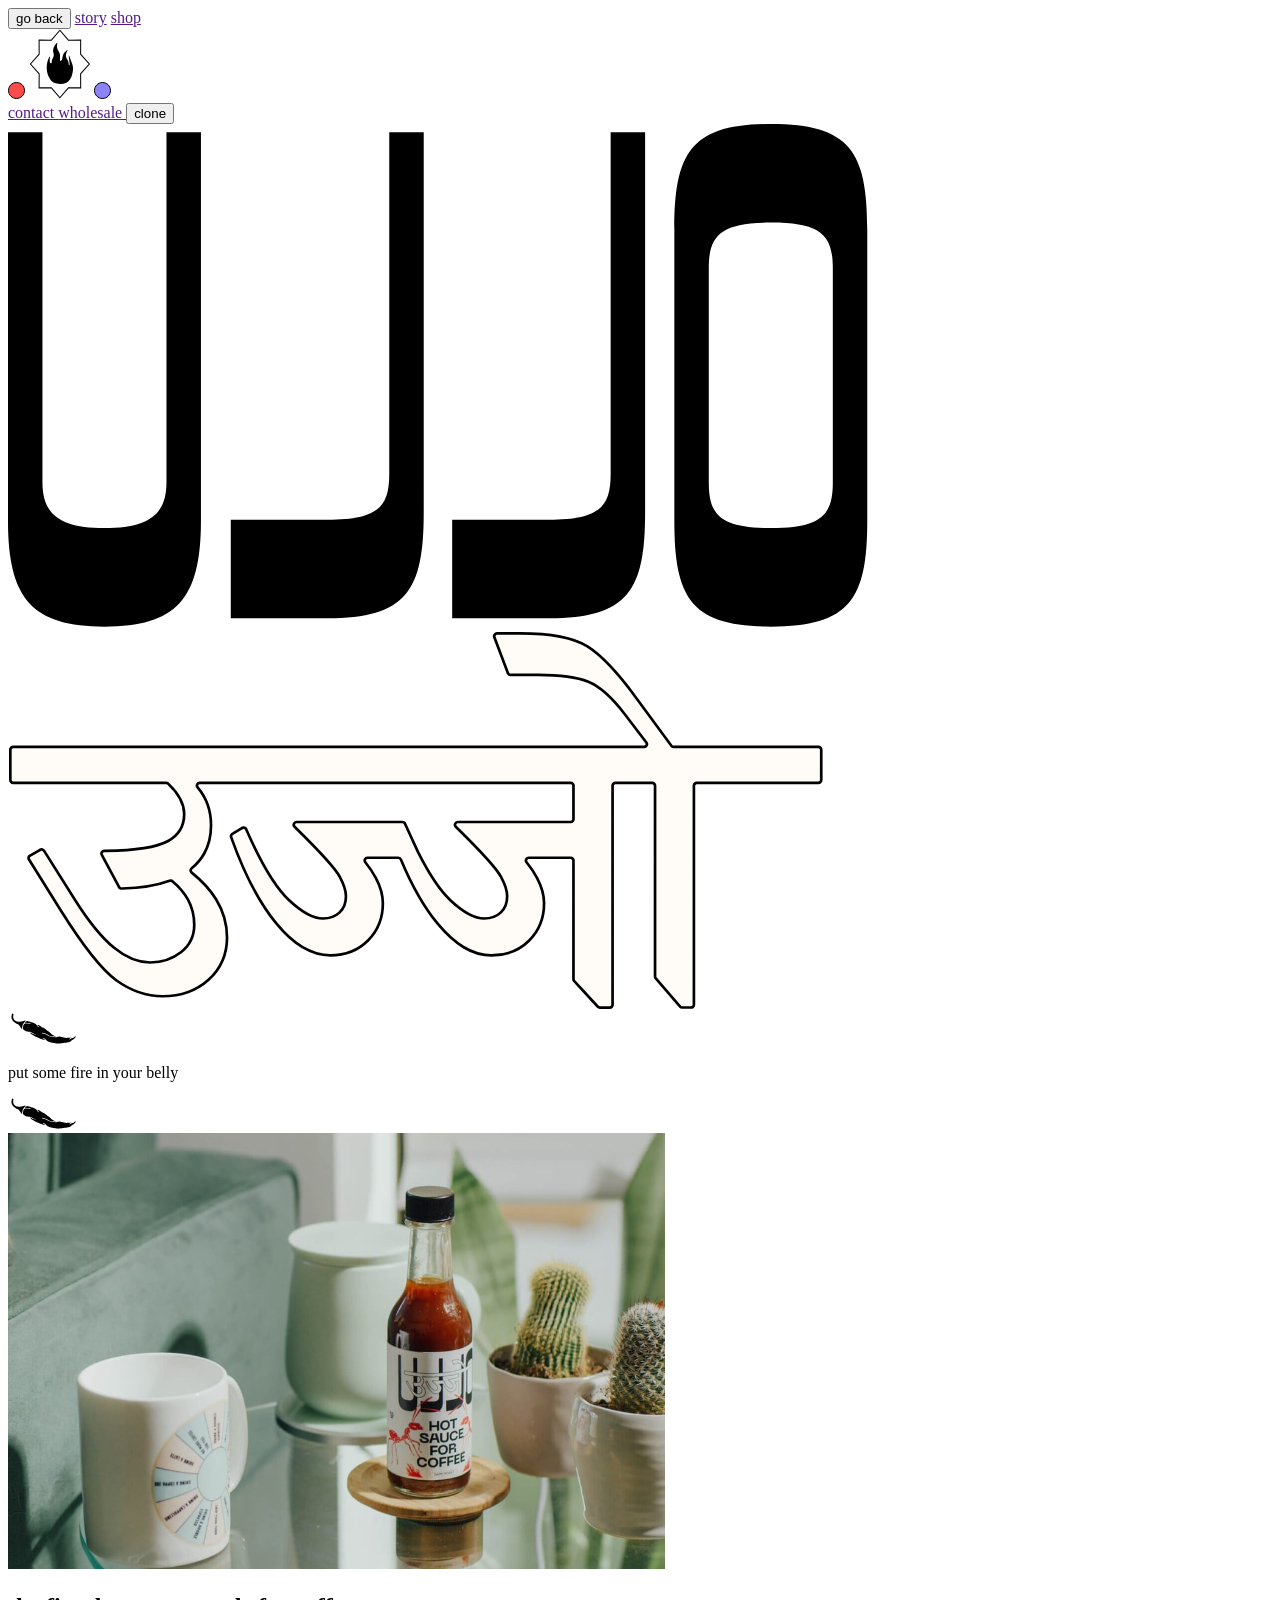
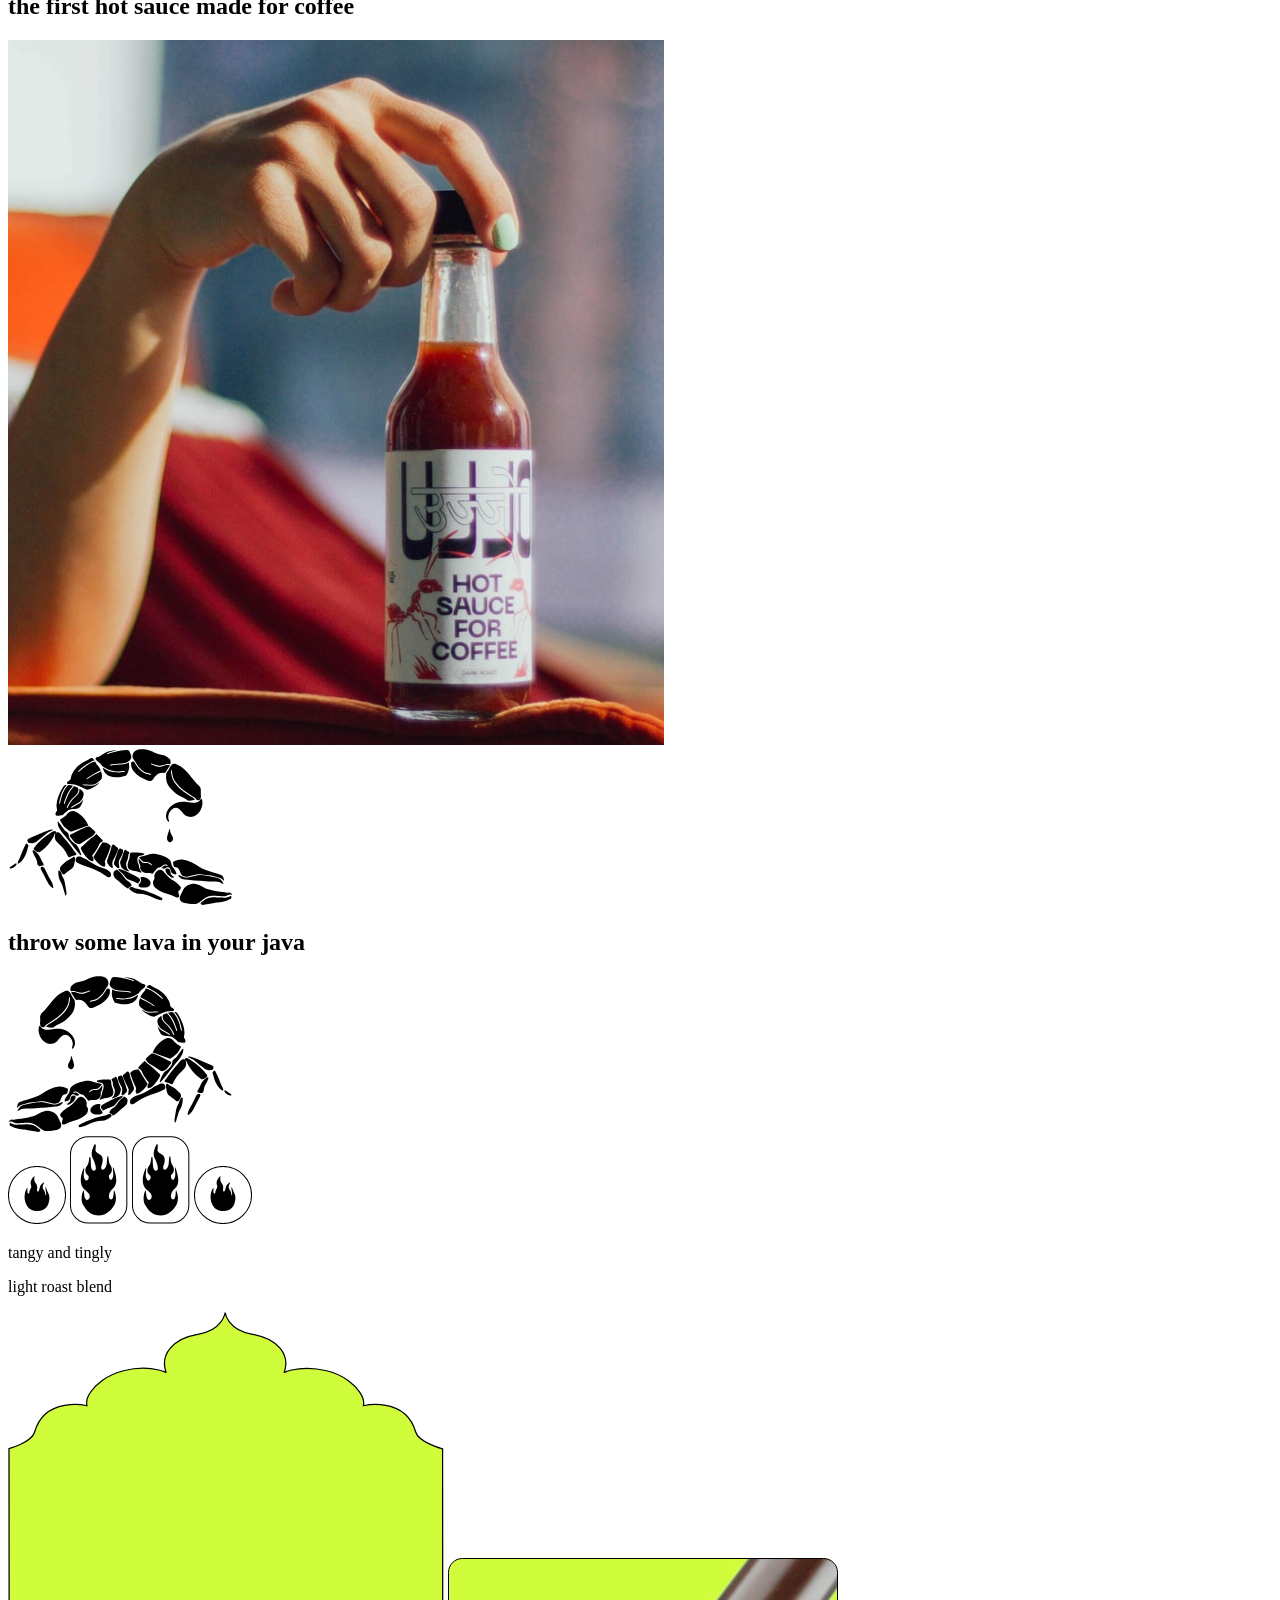
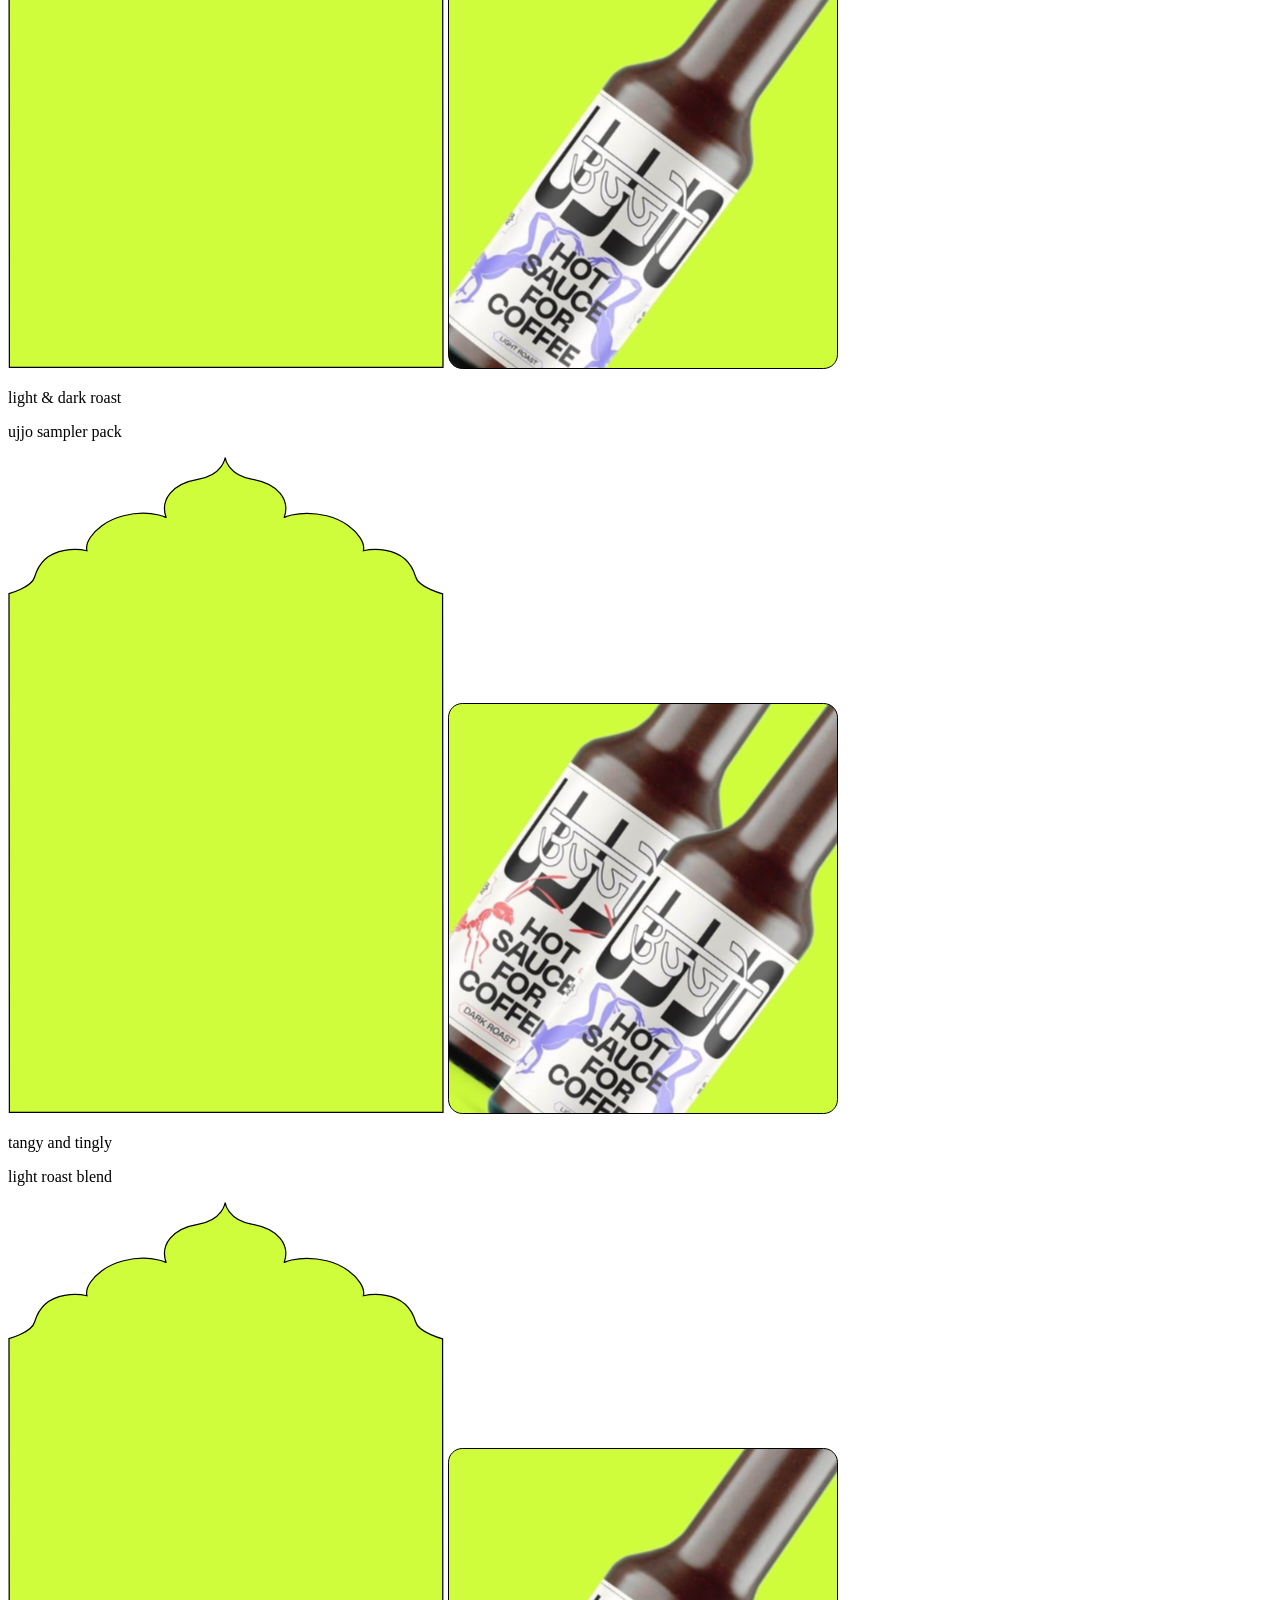
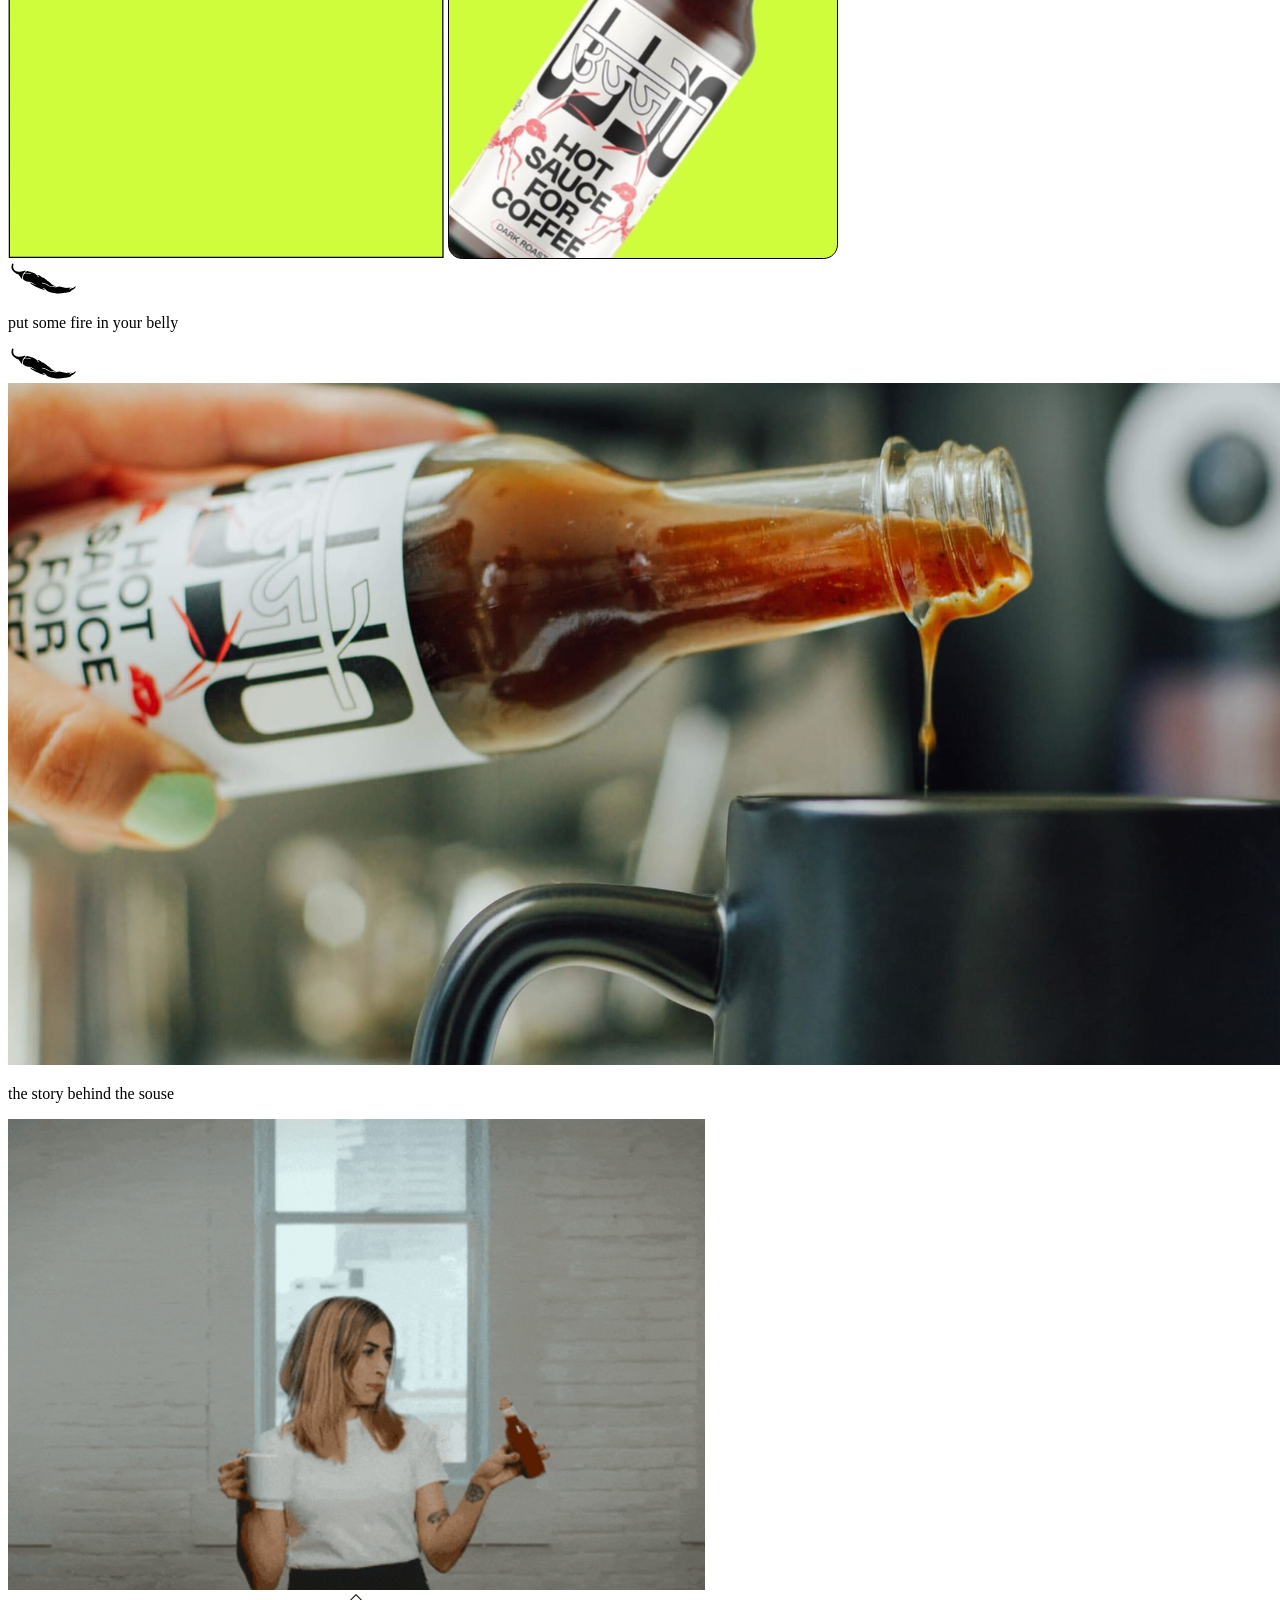
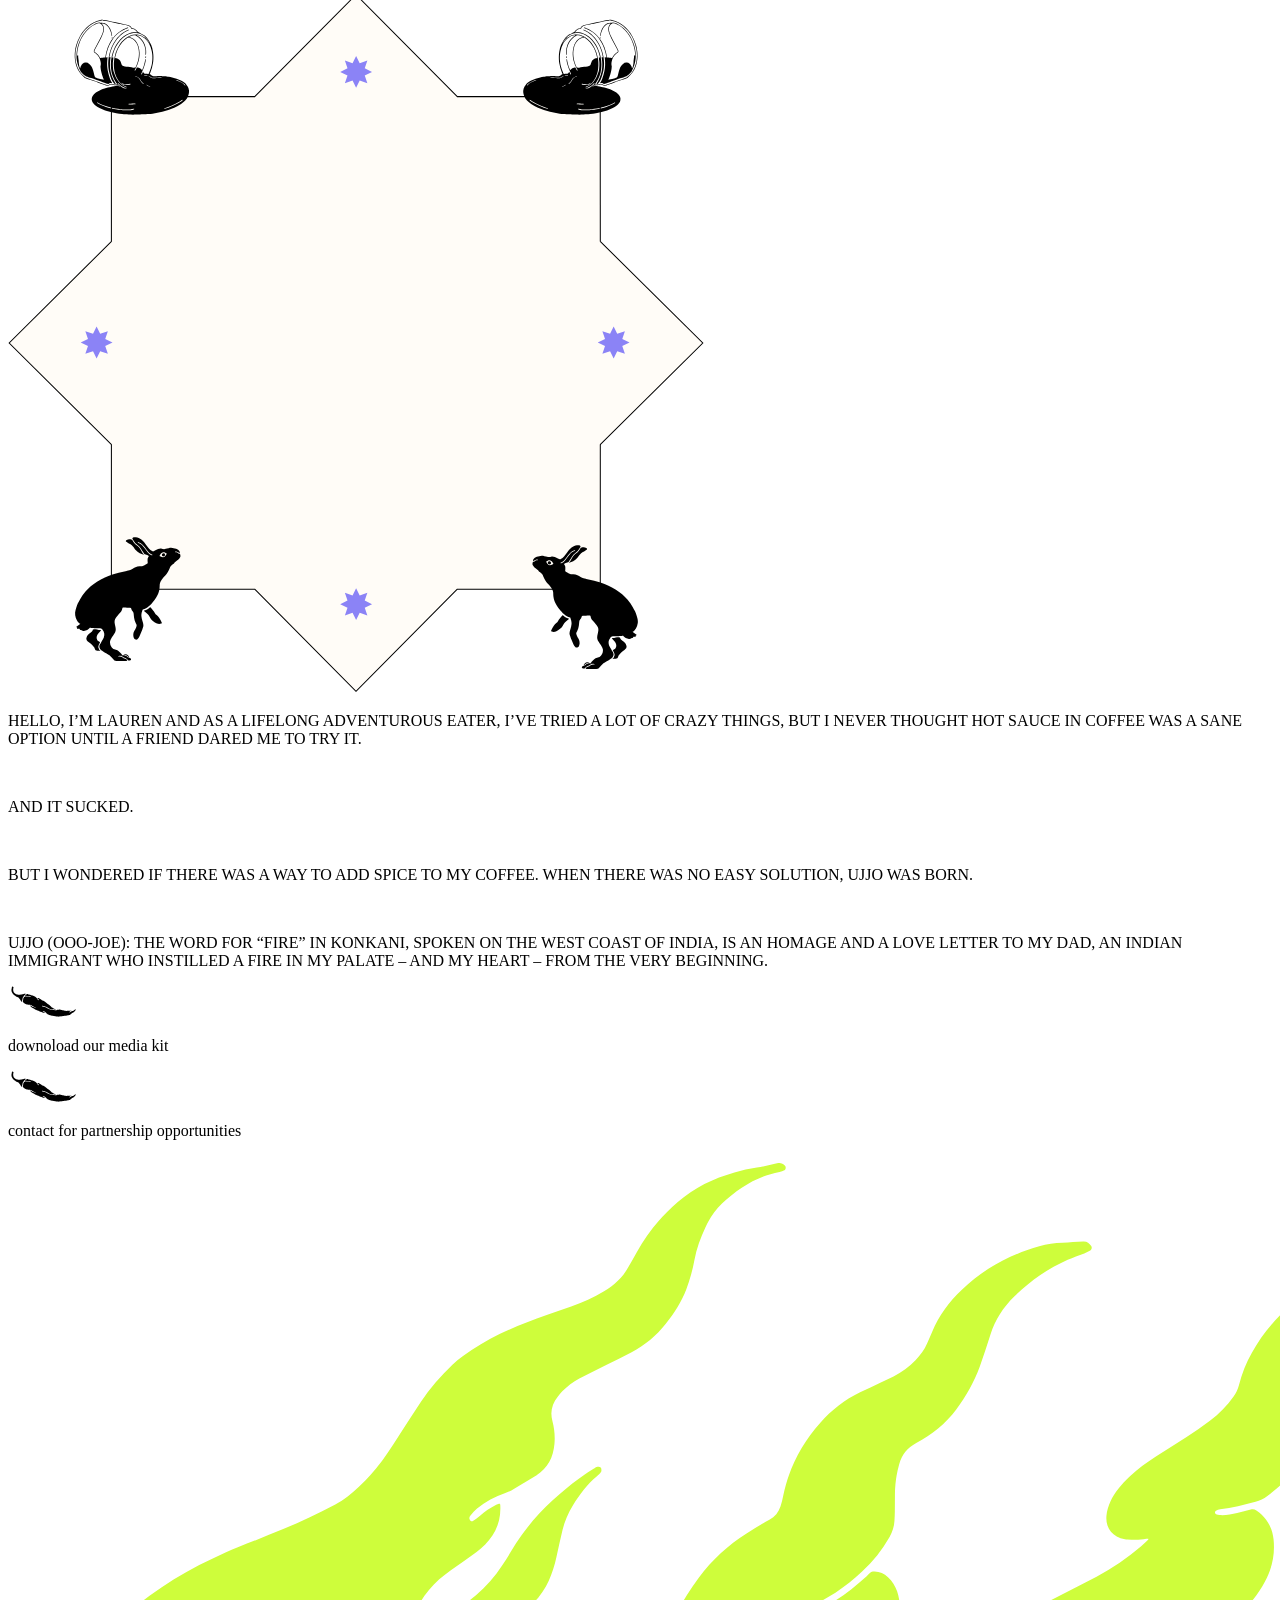
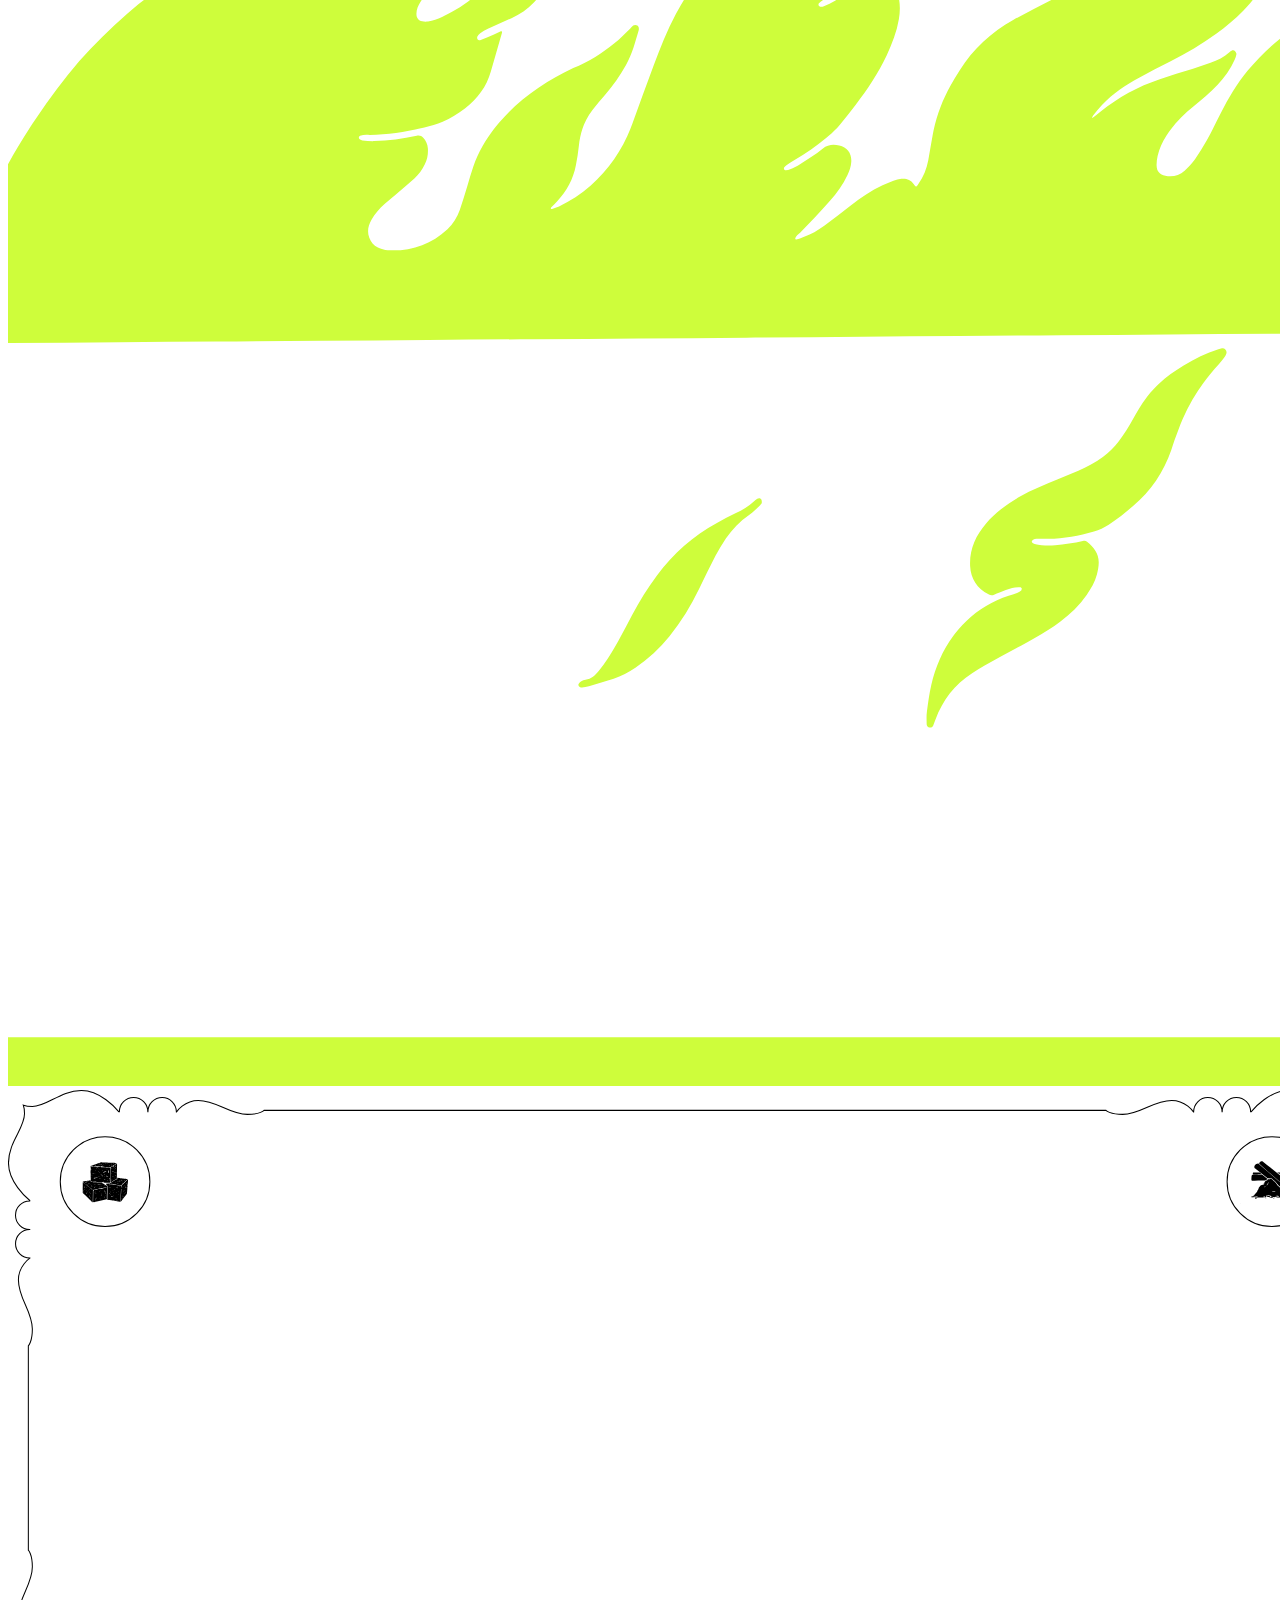
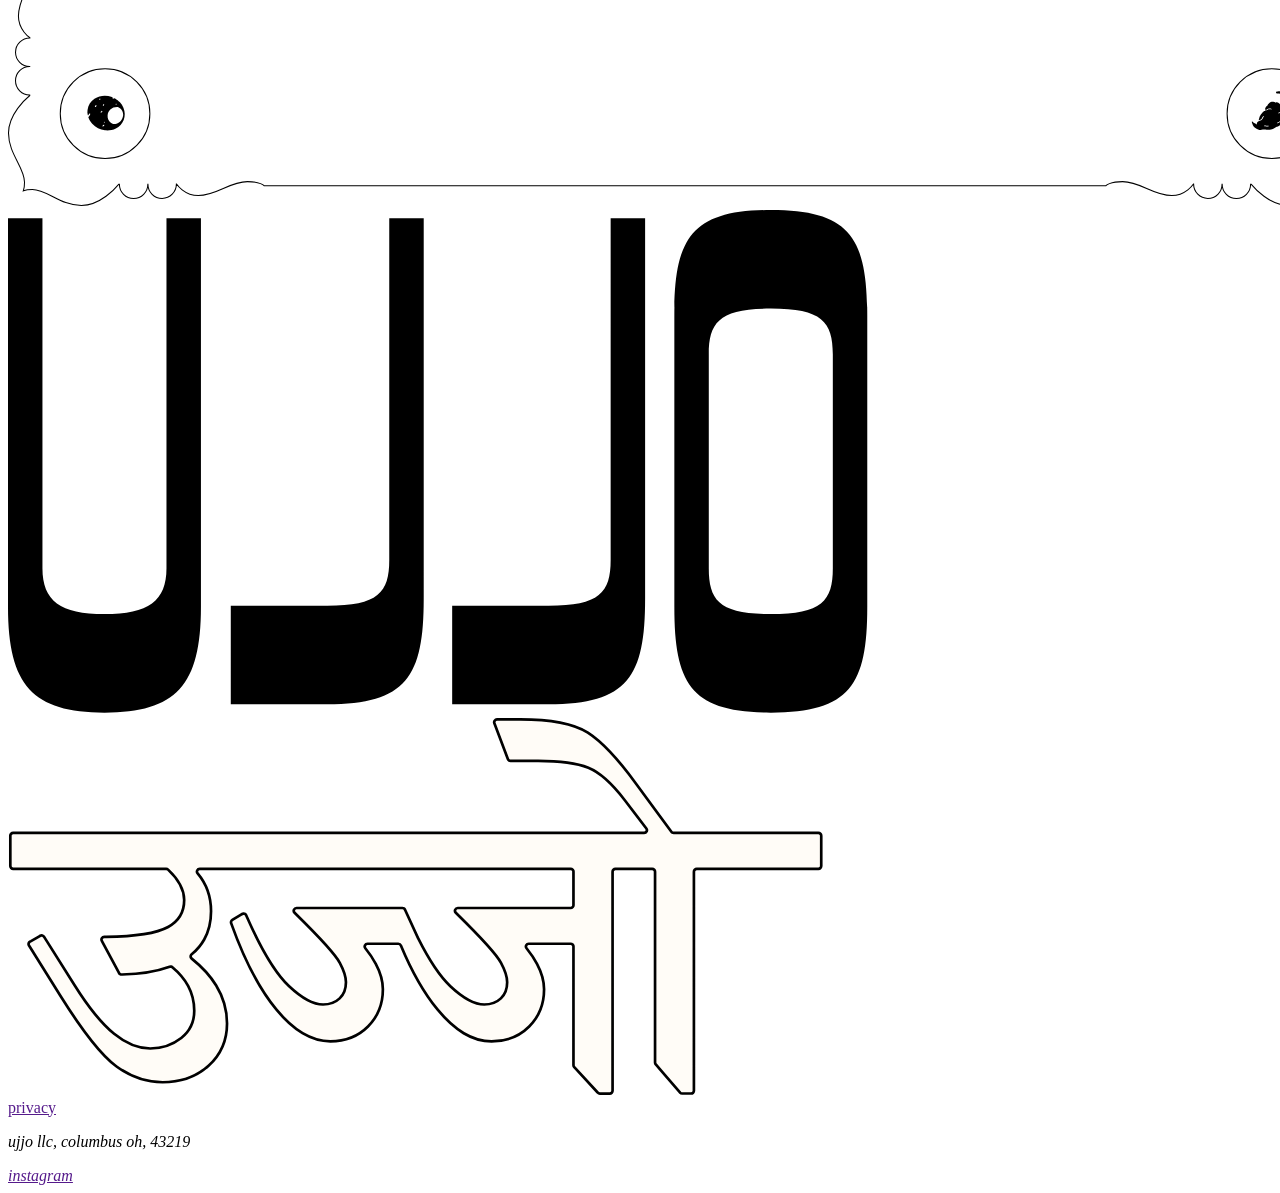
==== commit b4f9577a: "Update index.html" ====
--- a/HTMLLayout/index.html
+++ b/HTMLLayout/index.html
@@ -244,8 +244,10 @@
 </main>
 <footer class="footer">
     <a href="">privacy</a>
-    <p>ujjo lls, columbus oh, 43219</p>
-    <a href=""> instagram</a>
+    <address>
+        <p>ujjo llc, columbus oh, 43219</p>
+        <a href="">instagram</a>
+    </address>
 </footer>
 </body>
 </html>
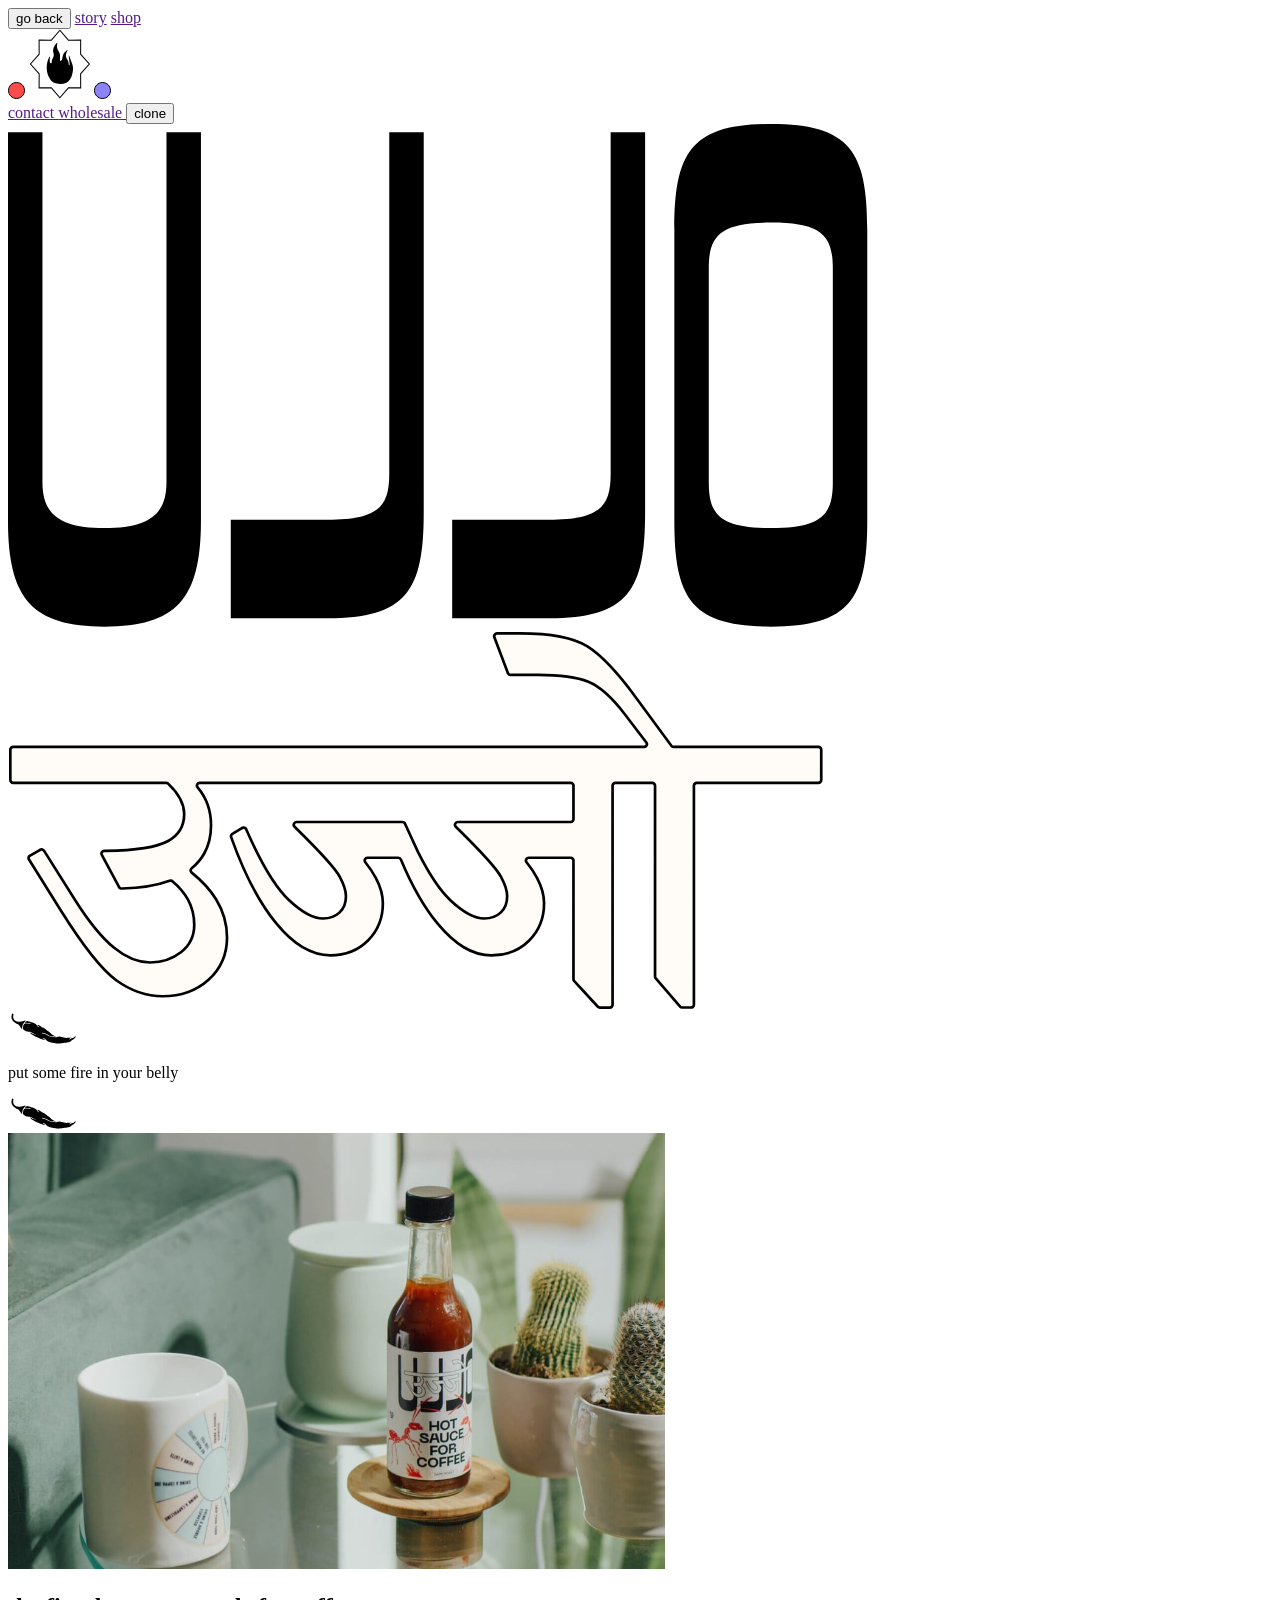
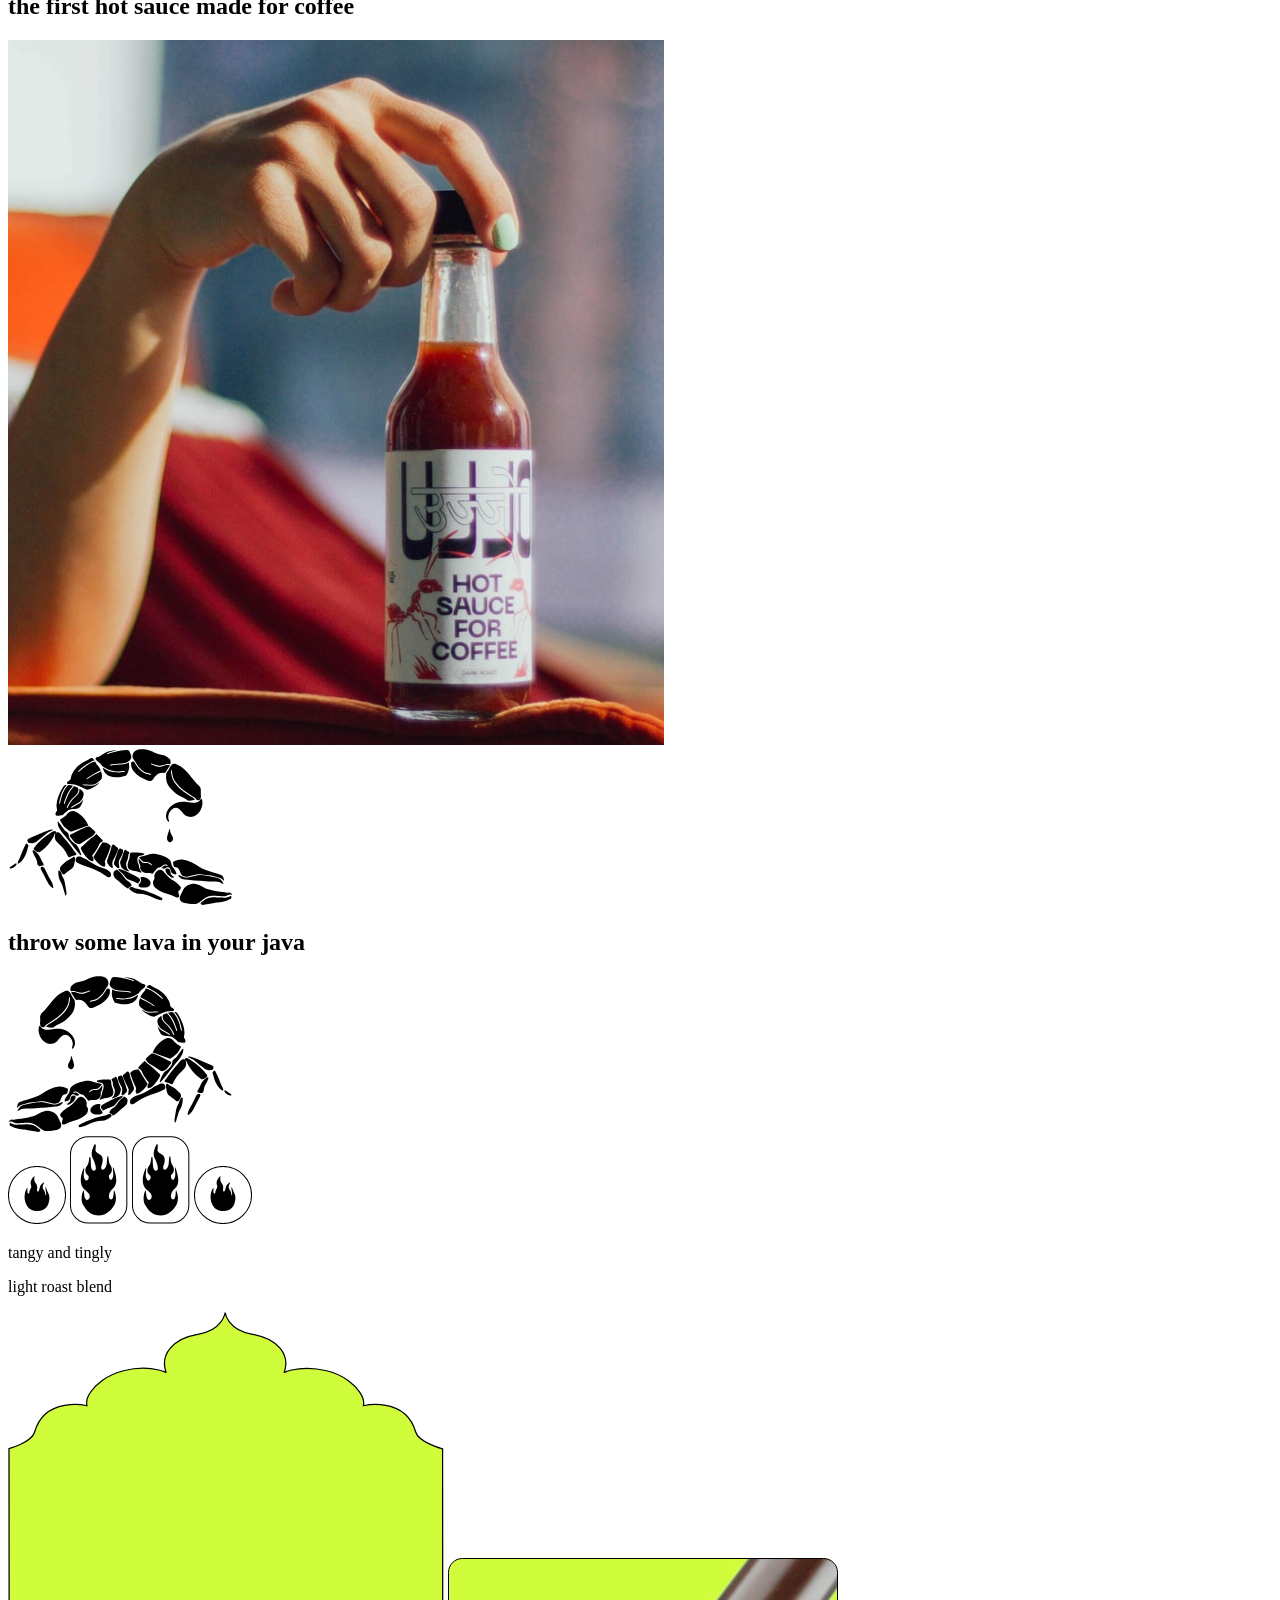
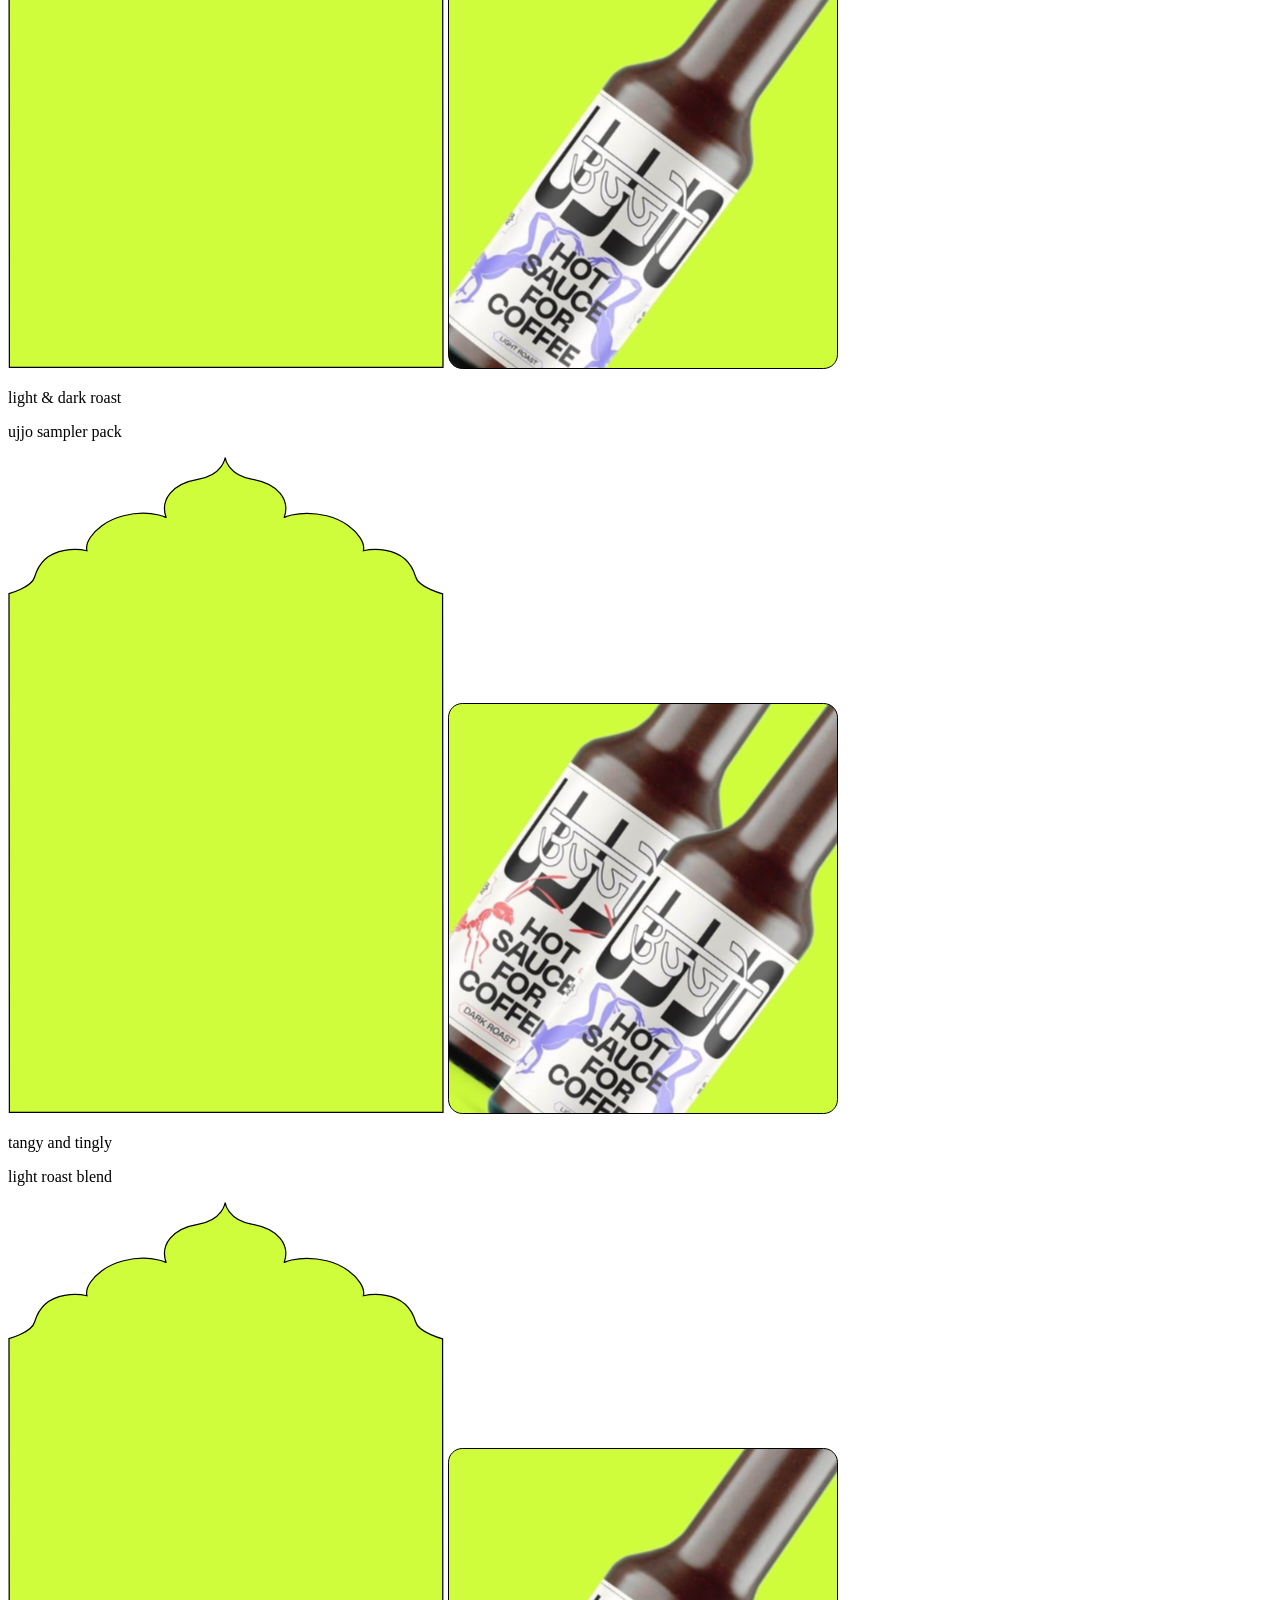
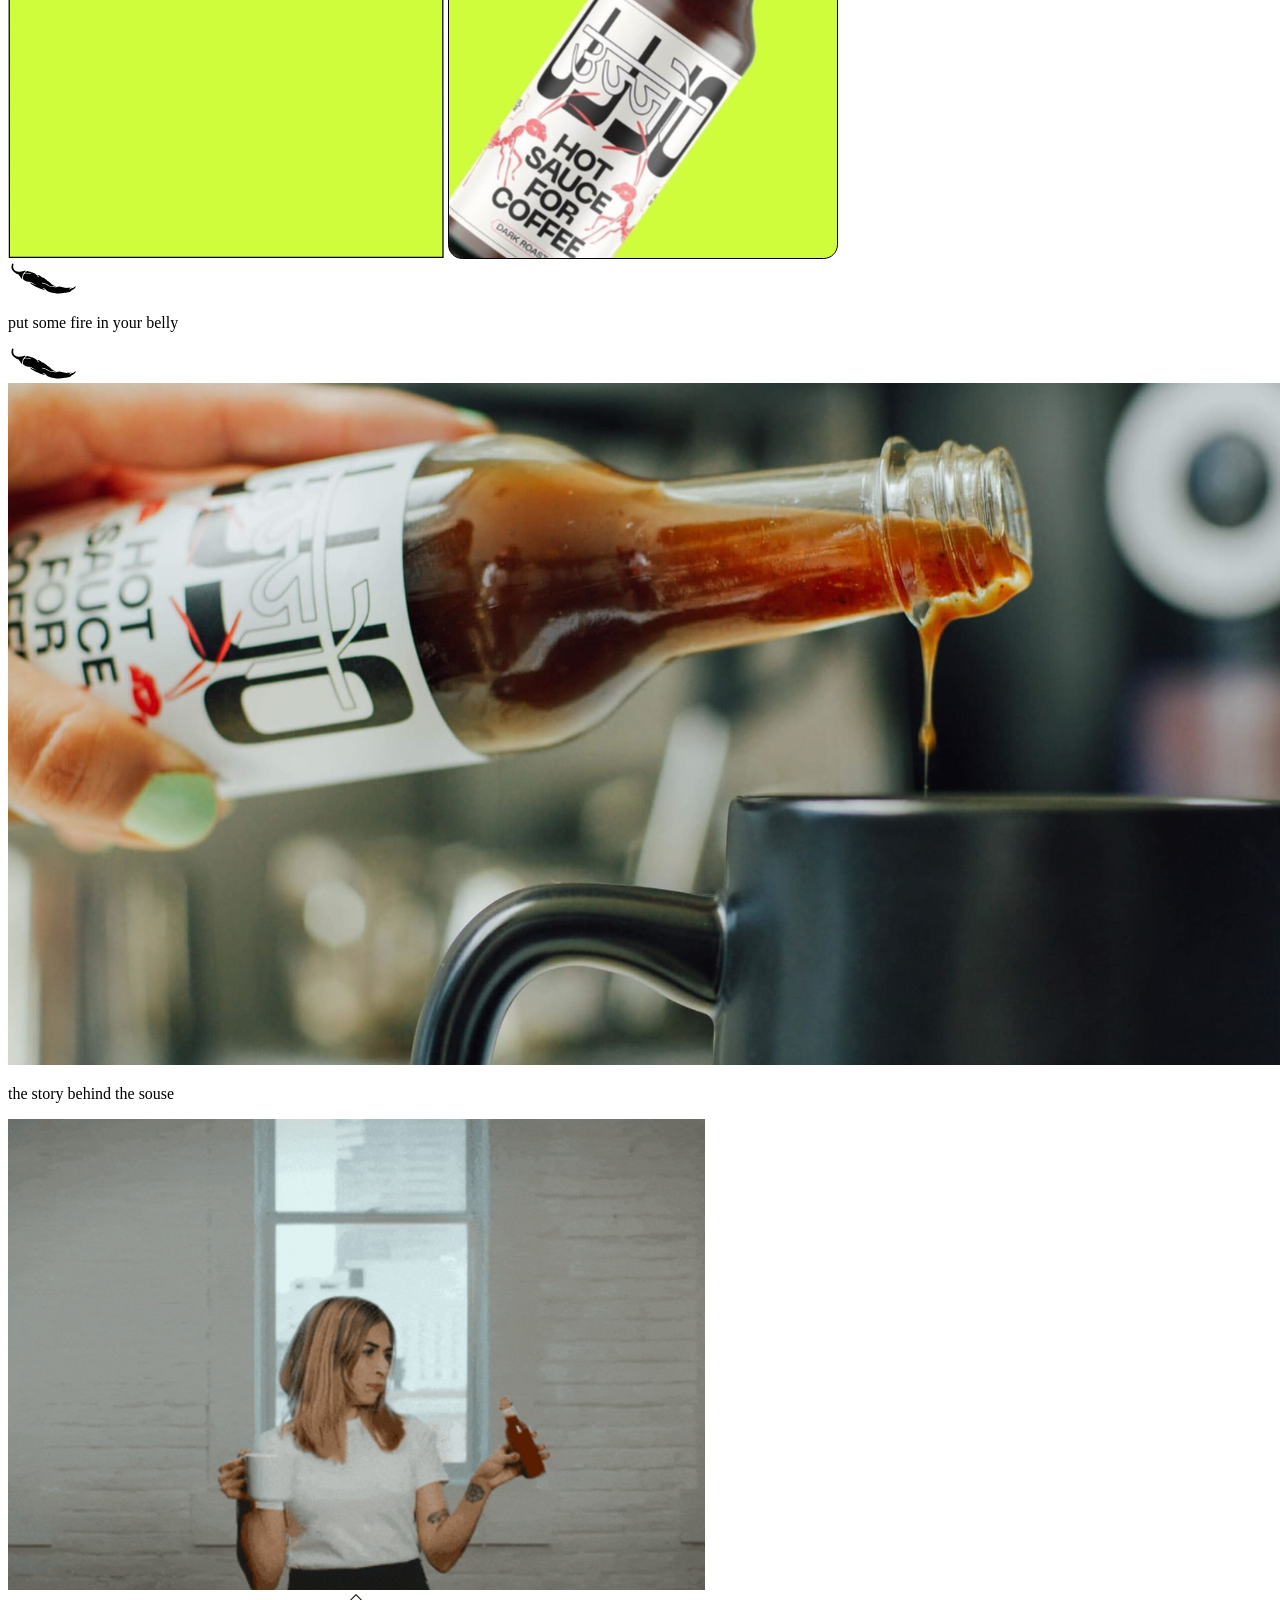
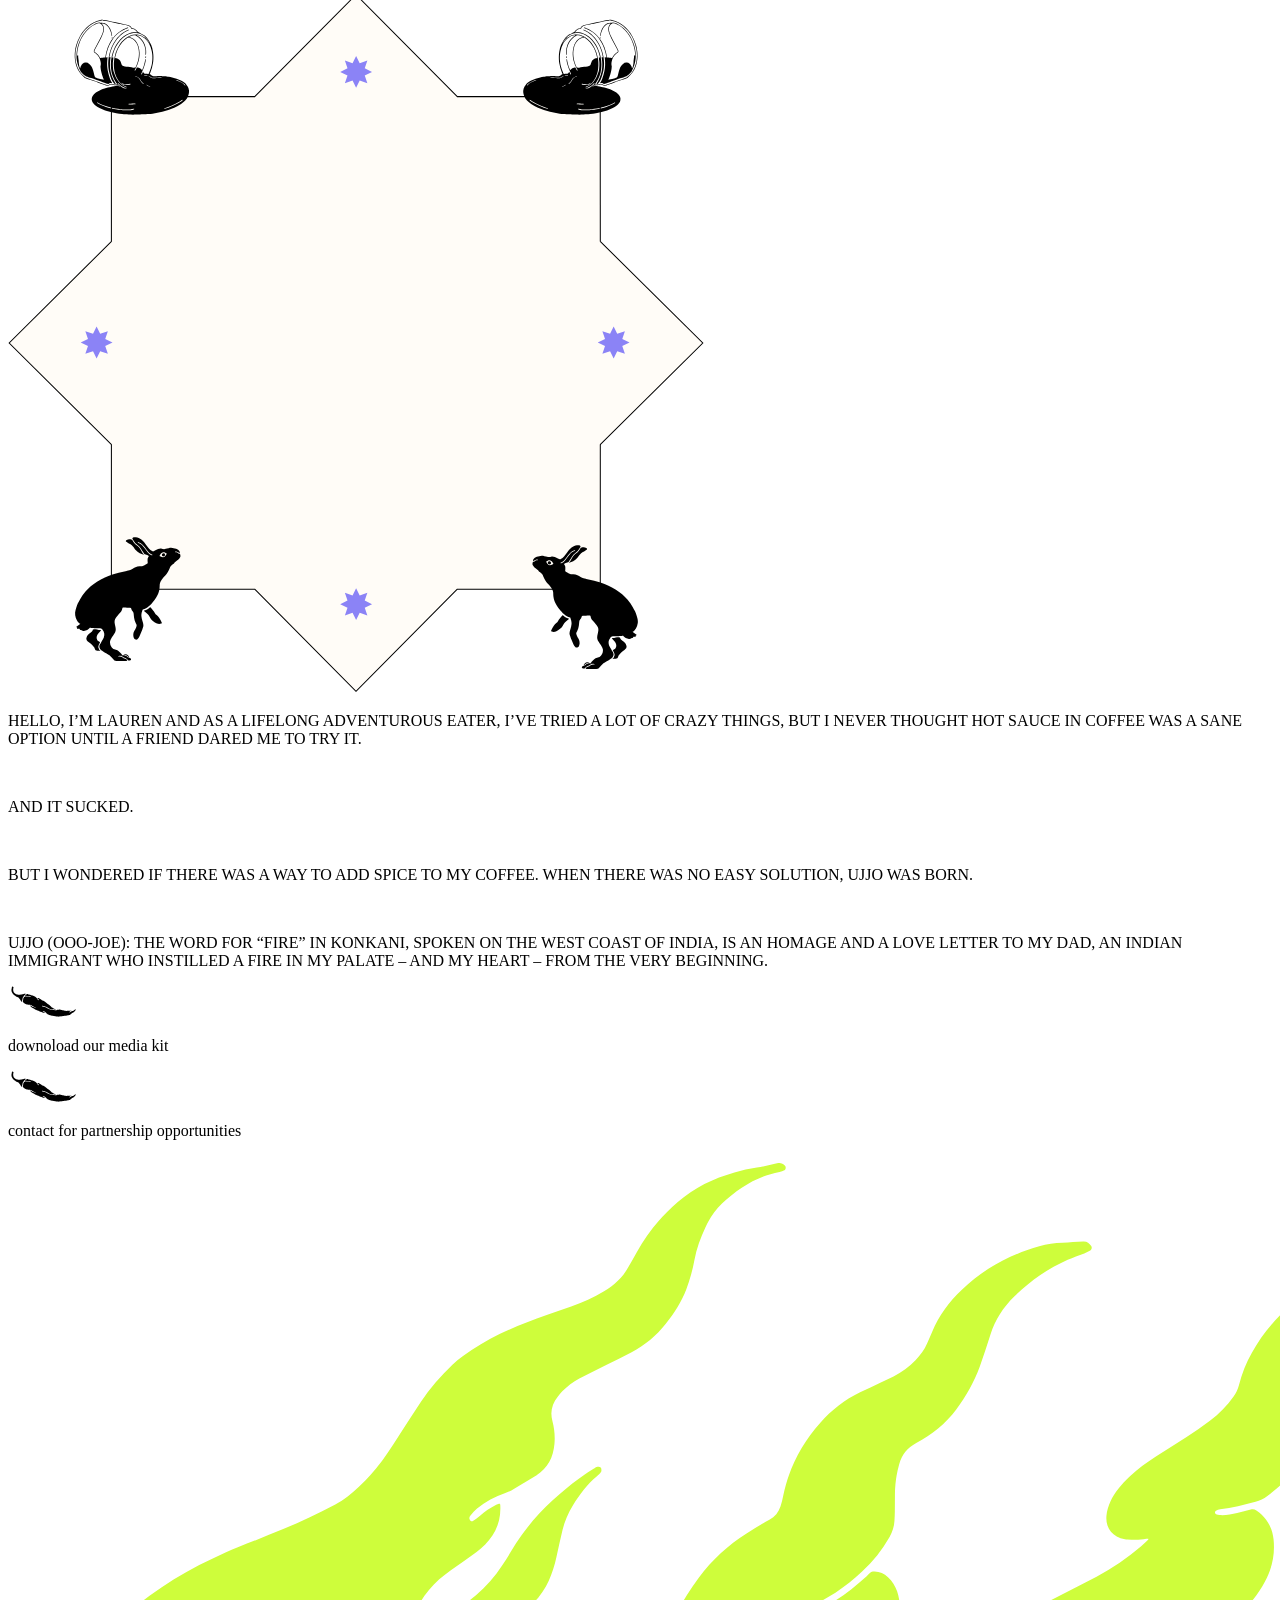
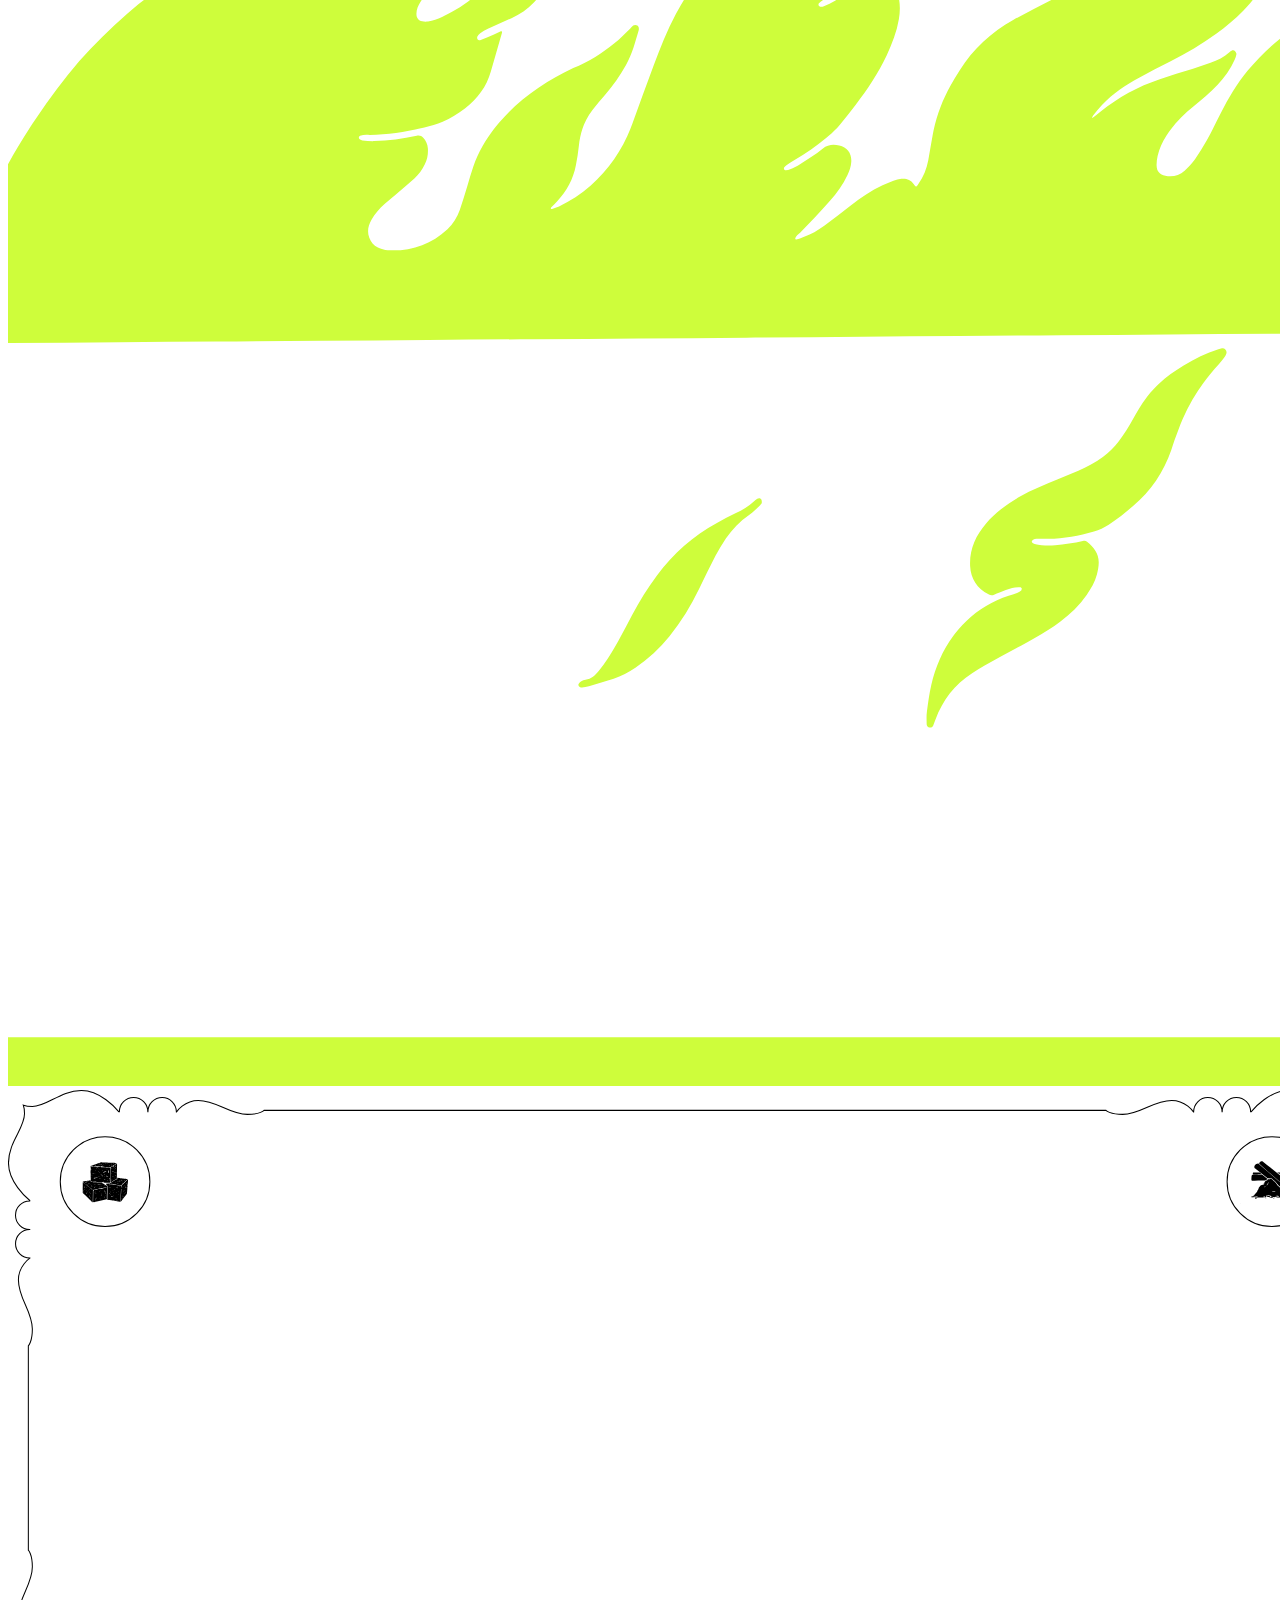
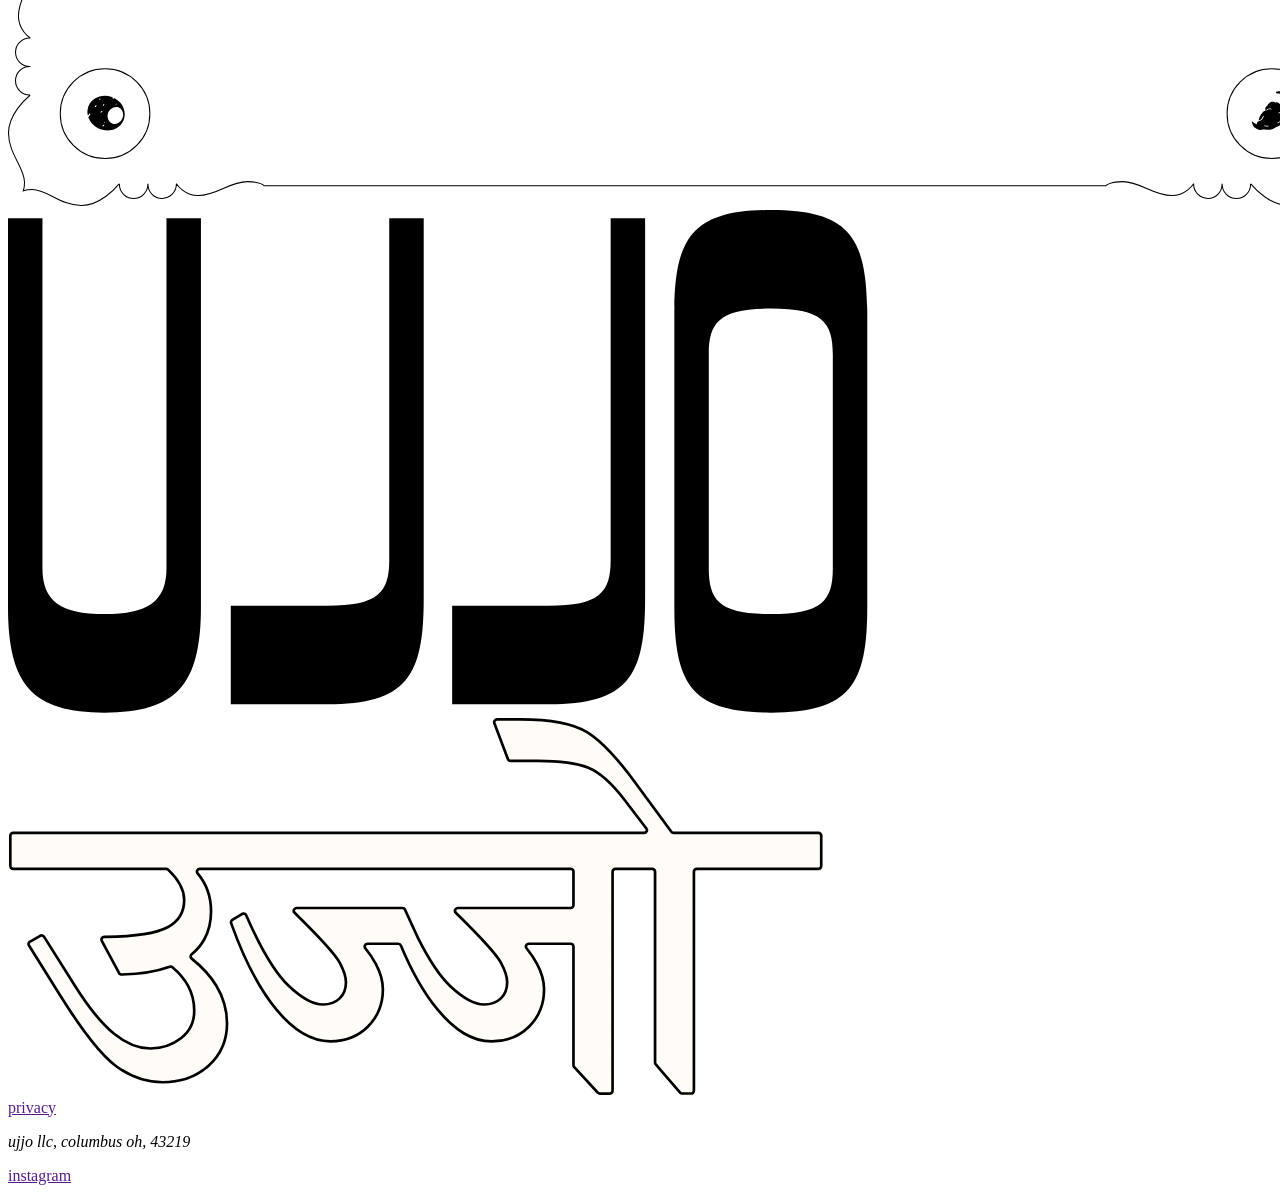
==== commit 4359d0c4: "Update index.html" ====
--- a/HTMLLayout/index.html
+++ b/HTMLLayout/index.html
@@ -246,8 +246,8 @@
     <a href="">privacy</a>
     <address>
         <p>ujjo llc, columbus oh, 43219</p>
-        <a href="">instagram</a>
     </address>
+    <a href="">instagram</a>
 </footer>
 </body>
 </html>
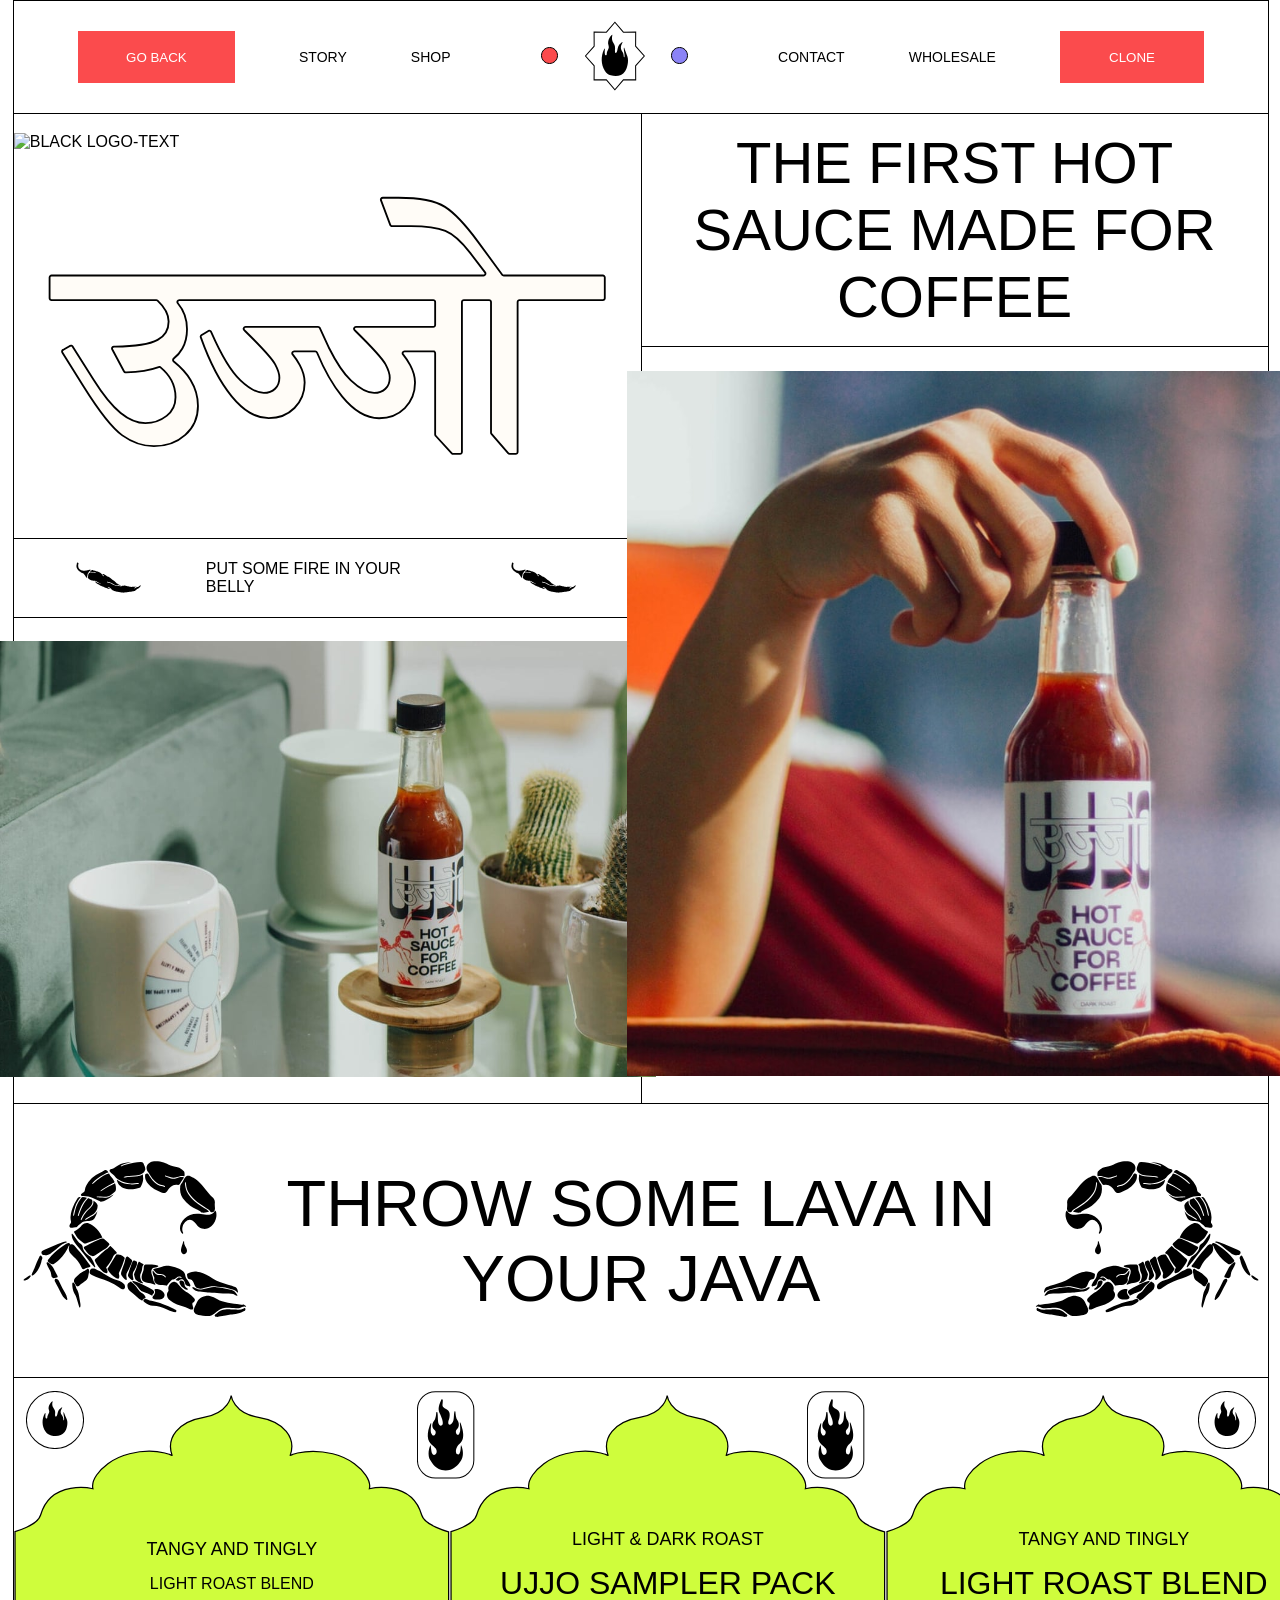
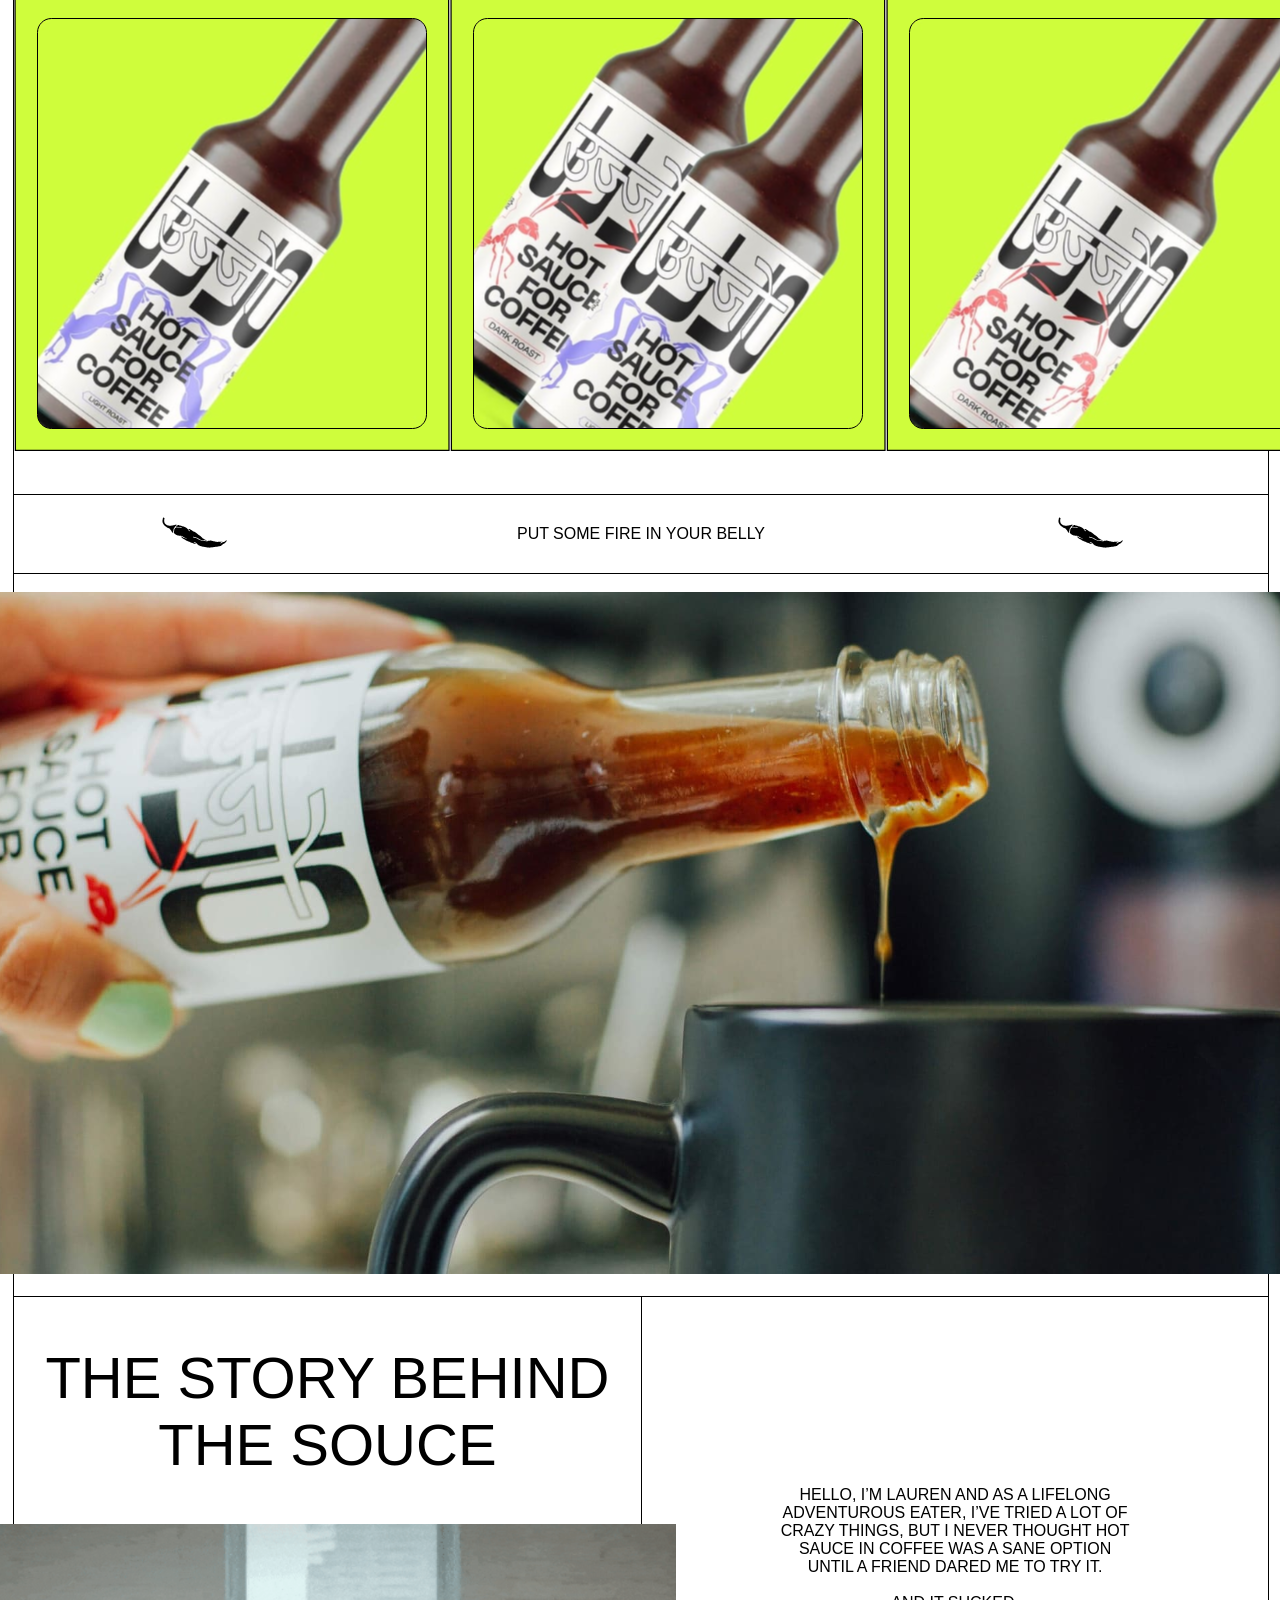
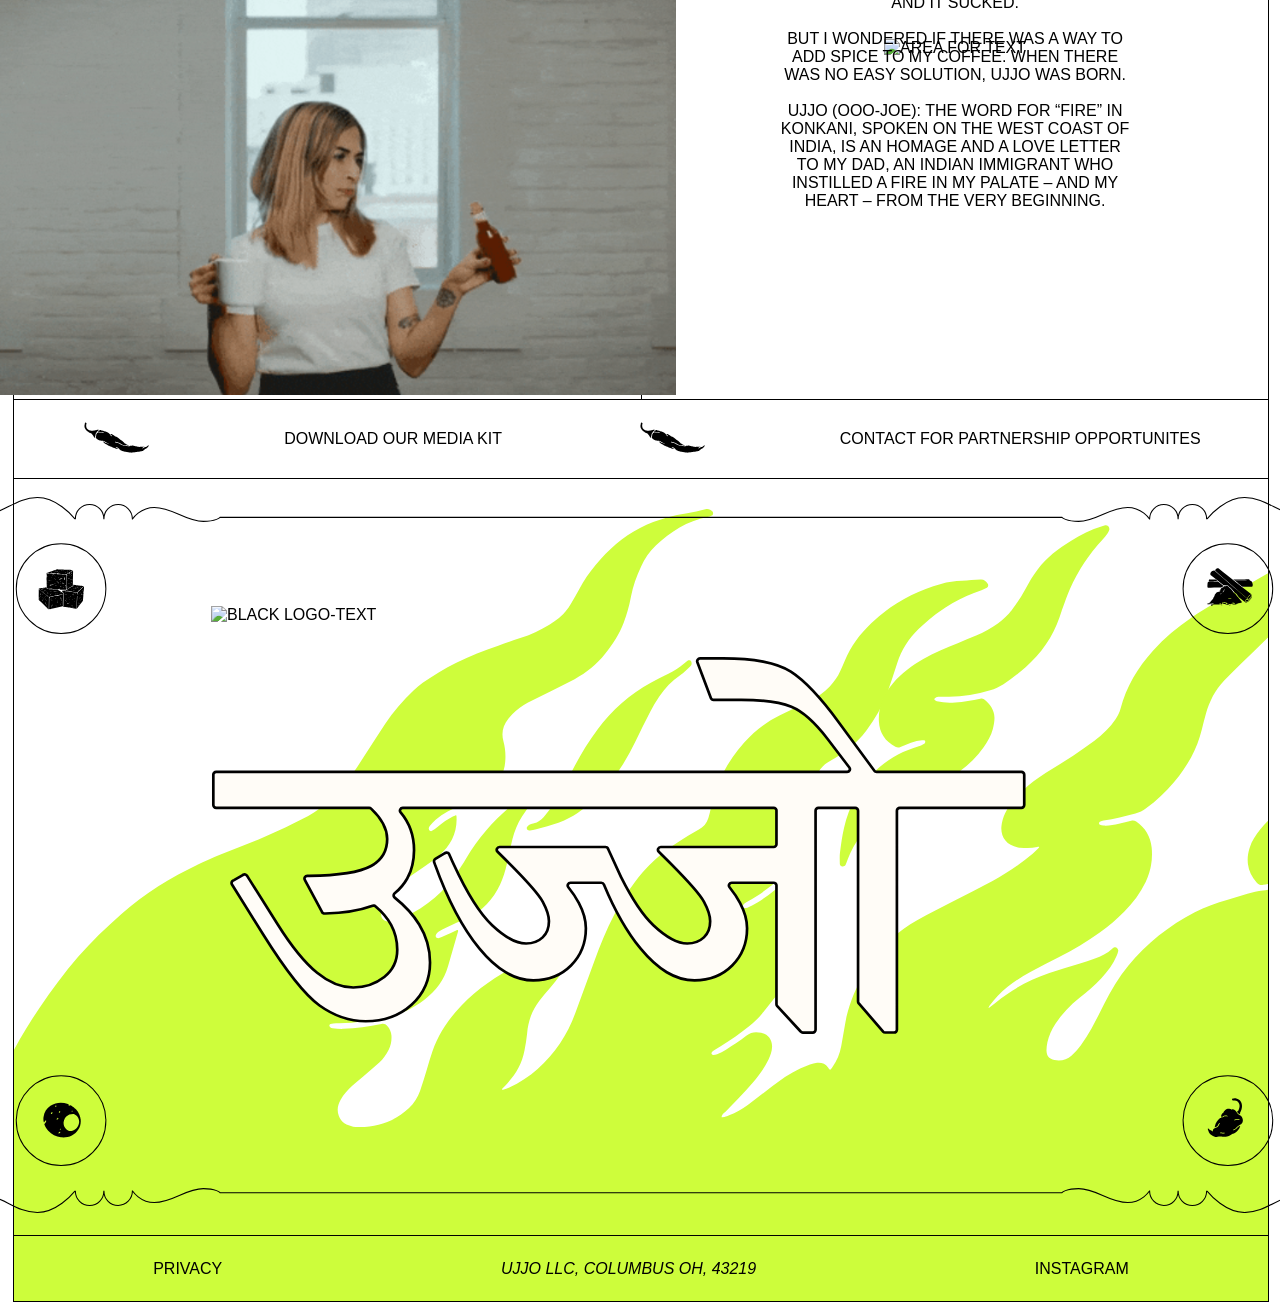
==== commit ad1ef4b6: "added css" ====
--- a/HTMLLayout/index.html
+++ b/HTMLLayout/index.html
@@ -1,11 +1,15 @@
 <!doctype html>
 <html lang="en">
 <head>
-    <meta charset="UTF-8">
+    <meta charset="utf-8">
     <meta name="viewport"
           content="width=device-width, user-scalable=no, initial-scale=1.0, maximum-scale=1.0, minimum-scale=1.0">
-    <meta http-equiv="X-UA-Compatible" content="ie=edge">
-    <title>Sauce For Coffee</title>
+    <meta http-equiv="x-ua-compatible" content="ie=edge">
+    <title>sauce for coffee</title>
+    <link rel="stylesheet" href="./styles/index.css">
+    <link rel="stylesheet" href="./styles/variables.css">
+    <link rel="stylesheet" href="./assets/fonts/font.css">
+    <link rel="stylesheet" href="./styles/global.css">
 </head>
 <body>
 <header>
@@ -32,19 +36,19 @@
             <a href = ""> wholesale </a>
             <button class="clone-btn"> clone </button>
         </nav>
-    </section >
+    </section>
 </header>
 <main>
     <section class ="section section-banner">
         <div class="section-banner first">
             <div class="section-banner logos">
                 <picture class="black-logo">
-                    <source srcset="images/black_logo_text_UJJO.svg" media = "(min-width: 1080px)">
-                    <img src = "images/black_logo_text_UJJO.svg" alt = "black logo-text">
+                    <source srcset="images/black_logo_text_ujjo.svg" media = "(min-width: 1080px)">
+                    <img src = "images/black_logo_text_ujjo.svg" alt = "black logo-text" width="657px" height="384px">
                 </picture>
                 <picture class="white-logo">
                     <source srcset="images/white_logo_text.svg" media = "(min-width: 1080px)">
-                    <img src = "images/white_logo_text.svg" alt = "white logo-text">
+                    <img src = "images/white_logo_text.svg" alt = "white logo-text" width="558px" height="259px">
                 </picture>
             </div>
             <div class="section-banner slogan">
@@ -61,7 +65,7 @@
             <div class="block-img-sauce-with-cactus">
                 <picture>
                     <source srcset = "images/sauce_with_cactus.svg" media = "(min-width: 1080px)">
-                    <img src = "images/sauce_with_cactus.svg" alt = "sauce with cactus" >
+                    <img src = "images/sauce_with_cactus.svg" alt = "sauce with cactus" width="657px" height="436px">
                 </picture>
             </div>
         </div>
@@ -70,7 +74,7 @@
             <div class="img-sauce-with-hands">
                 <picture>
                     <source srcset = "images/sauce_with_hands.svg" media = "(min-width: 1080px)">
-                    <img src = "images/sauce_with_hands.svg" alt = "sauce with hands">
+                    <img src = "images/sauce_with_hands.svg" alt = "sauce with hands" width="656px" height="705px">
                 </picture>
             </div>
         </div>
@@ -81,7 +85,7 @@
                 <source srcset = "images/scorpio_logo_left.svg" media = "(min-width: 1080px)">
                 <img src = "images/scorpio_logo_left.svg" alt = "scorpio logo left">
             </picture>
-            <h2> throw some lava in your java </h2>
+            <h2>throw some lava in your java</h2>
             <picture>
                 <source srcset = "images/scorpio_logo_right.svg" media = "(min-width: 1080px)">
                 <img src = "images/scorpio_logo_right.svg" alt = "scorpio logo right">
@@ -108,7 +112,7 @@
         <div class="img-catalog">
             <div class="img-card">
                 <div class="card-title">
-                    <p class="first-string"> tangy and tingly</p>
+                    <p class="first-string"> tangy and tingly </p>
                     <p class="second-stralng"> light roast blend </p>
                 </div>
                 <picture>
@@ -137,7 +141,7 @@
             <div class="img-card">
                 <div class="card-title">
                     <p class="first-string"> tangy and tingly </p>
-                    <p class="second-string"> light roast blend</p>
+                    <p class="second-string"> light roast blend </p>
                 </div>
                 <picture>
                     <source srcset = "images/green_frame.svg" media = "(min-width: 1080px)">
@@ -171,7 +175,7 @@
         <div class="section-history-main">
             <div class="history first">
                 <div class="history-first-title">
-                    <p>the story behind the souse</p>
+                    <p>the story behind the souce</p>
                 </div>
                 <picture>
                     <source srcset="images/woman_testing_sauce.svg"  media = "(min-width: 1080px)">
@@ -180,23 +184,17 @@
             </div>
             <div class="history second">
                 <picture>
-                    <source srcset="images/area_With_logs_for_text.svg"  media = "(min-width: 1080px)">
-                    <img src = "images/area_With_logs_for_text.svg" alt = "area for text">
+                    <source srcset="images/area_with_logs_for_text.svg"  media = "(min-width: 1080px)">
+                    <img src = "images/area_with_logs_for_text.svg" alt = "area for text">
                 </picture>
                 <div class="history-second-title">
-                    <p>HELLO, I’M LAUREN AND AS A LIFELONG ADVENTUROUS EATER, I’VE TRIED A LOT OF CRAZY THINGS, BUT I NEVER
-                        THOUGHT HOT SAUCE IN COFFEE WAS A SANE OPTION UNTIL A FRIEND DARED ME TO TRY IT.
-                    </p>
+                    <p>hello, i’m lauren and as a lifelong adventurous eater, i’ve tried a lot of crazy things, but i never thought hot sauce in coffee was a sane option until a friend dared me to try it.</p>
                     <br>
-                    <p>AND IT SUCKED.</p>
+                    <p>and it sucked.</p>
                     <br>
-                    <p>BUT I WONDERED IF THERE WAS A WAY TO ADD SPICE TO MY COFFEE. WHEN THERE WAS NO EASY SOLUTION, UJJO WAS
-                        BORN.
-                    </p>
+                    <p>but i wondered if there was a way to add spice to my coffee. when there was no easy solution, ujjo was born.</p>
                     <br>
-                    <p>UJJO (OOO-JOE): THE WORD FOR “FIRE” IN KONKANI, SPOKEN ON THE WEST COAST OF INDIA, IS AN HOMAGE AND A LOVE
-                        LETTER TO MY DAD, AN INDIAN IMMIGRANT WHO INSTILLED A FIRE IN MY PALATE – AND MY HEART – FROM THE VERY BEGINNING.
-                    </p>
+                    <p>ujjo (ooo-joe): the word for “fire” in konkani, spoken on the west coast of india, is an homage and a love letter to my dad, an indian immigrant who instilled a fire in my palate – and my heart – from the very beginning.</p>
                 </div>
             </div>
         </div>
@@ -206,22 +204,22 @@
             <source srcset="images/pepper.svg"  media = "(min-width: 1080px)">
             <img src = "images/pepper.svg" alt = "pepper">
         </picture>
-        <p> downoload our media kit </p>
-        <picture>
-            <source srcset="images/pepper.svg"  media = "(min-width: 1080px)">
-            <img src = "images/pepper.svg" alt = "pepper">
-        </picture>
-        <p> contact for partnership opportunities </p>
+        <p> download our media kit </p>
+        <picture>
+            <source srcset="images/pepper.svg"  media = "(min-width: 1080px)">
+            <img src = "images/pepper.svg" alt = "pepper">
+        </picture>
+        <p> contact for partnership opportunites </p>
     </div>
     <section class = "section section-logos">
         <div class="section-logos-img">
             <picture>
                 <source srcset="images/green_fire.svg"  media = "(min-width: 1080px)">
-                <img src = "images/green_fire.svg" alt = "green fire">
+                <img src = "images/green_fire.svg" alt = "green fire" width="100%" height="100%" style="position: absolute;">
             </picture>
             <picture>
                 <source srcset="images/bottom_pane_green.svg"  media = "(min-width: 1080px)">
-                <img src = "images/bottom_pane_green.svg" alt = "bottom green pane">
+                <img src = "images/bottom_pane_green.svg" alt = "bottom green pane" width="100%" height="100%" style="position: absolute;">
             </picture>
             <div class="main-logo">
                 <picture>
@@ -230,12 +228,12 @@
                 </picture>
                 <div class="logos-img">
                     <picture>
-                        <source srcset="images/black_logo_text_UJJO.svg" media = "(min-width: 1080px)">
-                        <img src = "images/black_logo_text_UJJO.svg" alt = "black logo-text" >
+                        <source srcset="images/black_logo_text_ujjo.svg" media = "(min-width: 1080px)">
+                        <img src = "images/black_logo_text_ujjo.svg" alt = "black logo-text" style="position: absolute;">
                     </picture>
                     <picture>
                         <source srcset="images/white_logo_text.svg" media = "(min-width: 1080px)">
-                        <img src = "images/white_logo_text.svg" alt = "white logo-text">
+                        <img src = "images/white_logo_text.svg" alt = "white logo-text" style="position: absolute; margin-top: 50px;">
                     </picture>
                 </div>
             </div>
@@ -247,7 +245,7 @@
     <address>
         <p>ujjo llc, columbus oh, 43219</p>
     </address>
-    <a href="">instagram</a>
+    <a href=""> instagram</a>
 </footer>
 </body>
-</html>
+</html>
--- a/HTMLLayout/styles/index.css
+++ b/HTMLLayout/styles/index.css
@@ -0,0 +1,333 @@
+body {
+    overflow-x: hidden;
+    text-transform: uppercase;
+
+}
+.nav-menu {
+    width: 98%;
+    height: 112px;
+    display: grid;
+    align-items: center;
+    border: 1px solid black;
+    font-size: 14px;
+    font-weight: 400;
+    position: fixed;
+    z-index: 3;
+    background-color: white;
+    margin-left: 1%;
+    margin-right: 1%;
+}
+nav {
+    display: flex;
+    align-items: center;
+    justify-content: space-evenly;
+    height: 70px;
+}
+.nav-img {
+    width: 199.25px;
+    display: flex;
+    align-items: center;
+    justify-content: space-evenly;
+}
+a {
+    text-decoration: none;
+    color: black;
+}
+button {
+    color: white;
+    border: none;
+    background-color: #FB4B4D;
+    height: 52px;
+    text-transform: uppercase;
+}
+.go-back-btn {
+    width: 157px;
+}
+
+.clone-btn {
+    width: 144px;
+}
+
+.section.section-banner {
+    width: 98%;
+    position: relative;
+    top: 112px;
+    height: 990px;
+    display: flex;
+    margin-left: 1%;
+    margin-right: 1%;
+    border: 1px solid black;
+}
+.first {
+    width: 50%;
+}
+.logos {
+    width: 100%;
+    height: 424.63px;
+    display: flex;
+    align-items: center;
+    justify-content: center;
+    border: 1px solid black;
+    border-left: none;
+    border-top: none;
+}
+.black-logo {
+    position: relative;
+    width: 657px;
+    height: 384px;
+}
+.white-logo {
+    position: absolute;
+    width: 558px;
+    height: 259px;
+}
+.slogan {
+    display: inline-flex;
+    width: 100%;
+    height: 78px;
+    border: 1px solid black;
+    border-left: none;
+    border-top: none;
+    align-items: center;
+    justify-content: center;
+    margin-right: 1%;
+}
+.title {
+    border: none;
+    width: 800px;
+}
+.pepper-img {
+    border: none;
+}
+
+.block-img-sauce-with-cactus {
+    display: flex;
+    align-items: center;
+    justify-content: center;
+    width: 100%;
+    height: calc(989px - 424.63px - 78px);
+    border: 1px solid black;
+    border-top: none;
+    border-left: none;
+    border-bottom: none;
+}
+
+.second {
+    width: 50%;
+    display: flex;
+    flex-direction: column;
+    align-items: center;
+    border-bottom: none;
+}
+
+.section-banner-title {
+    display: flex;
+    align-items: center;
+    height: 233px;
+    font-size: 58px;
+    text-align: center;
+    font-weight: 400;
+    border-bottom: 1px solid black;
+}
+
+.img-sauce-with-hands {
+    height: calc(989px - 233px);
+    display: flex;
+    align-items: center;
+}
+
+.section-catalog {
+    border-top: none;
+}
+
+.section.section-catalog {
+    width: 98%;
+    position: relative;
+    top: 112px;
+    height: 990px;
+    margin-left: 1%;
+    margin-right: 1%;
+    border: 1px solid black;
+    border-top: none;
+}
+
+.section-catalog-title {
+    display: flex;
+    width: 100%;
+    height: 273px;
+    border-bottom: 1px solid black;
+    justify-content: space-around;
+    align-items: center;
+    text-align: center;
+}
+
+h2 {
+    width: 60%;
+    font-size: 65px;
+    font-weight: 400;
+}
+
+.img-decoration {
+    display: flex;
+    justify-content: space-between;
+    padding: 1%;
+}
+
+.img-catalog {
+    position: relative;
+    display: flex;
+    justify-content: space-around;
+    bottom: 100px;
+}
+
+.taste-img {
+    position: absolute;
+    padding-top: 200px;
+}
+
+.card-title {
+    position: absolute;
+    z-index: 1;
+    padding-bottom: 320px;
+    text-align: center;
+}
+
+.img-card {
+    display: flex;
+    align-items: center;
+    justify-content: center;
+}
+
+.first-string {
+    font-size: 18px;
+    padding-bottom: 15px;
+}
+
+.second-string {
+    font-size: 32px;
+}
+
+.slogan.second {
+    position: relative;
+    top: 112px;
+    width: 98%;
+    margin-left: 1%;
+    border: 1px solid black;
+    border-top: none;
+    flex-direction: row;
+    justify-content: space-around;
+}
+
+.section.section-history {
+    position: relative;
+    top: 112px;
+}
+
+.img-pouring-sauce {
+    position: relative;
+    display: flex;
+    height: 722px;
+    width: 98%;
+    border: 1px solid black;
+    border-top: none;
+    margin-left: 1%;
+    margin-right: 1%;
+    justify-content: center;
+    align-items: center;
+}
+
+.section-history-main {
+    display: flex;
+    border: 1px solid black;
+    border-top: none;
+    width: 98%;
+    margin-left: 1%;
+    margin-right: 1%;
+}
+
+.history {
+    width: 50%;
+    display: flex;
+    align-items: center;
+    flex-direction: column;
+    justify-content: space-around;
+    border-right: 1px solid black;
+}
+
+.history.second {
+    border-right: none;
+}
+
+.history-first-title {
+    width: 100%;
+    height: 227px;
+    font-size: 58px;
+    font-weight: 400;
+    text-align: center;
+    display: flex;
+    align-items: center;
+}
+
+.history-second-title {
+    position: absolute;
+    text-align: center;
+    width: 350px;
+}
+
+.slogan.third {
+    width: 98%;
+    display: flex;
+    position: relative;
+    top: 112px;
+    margin-left: 1%;
+    margin-right: 1%;
+    border-left: 1px solid black;
+    justify-content: space-around;
+}
+
+.section.section-logos {
+    display: flex;
+    position: relative;
+    top: 112px;
+    height: 756px;
+    border: 1px solid black;
+    border-top: none;
+    width: 98%;
+    margin-left: 1%;
+    margin-right: 1%;
+}
+
+.section-logos-img {
+    height: 100%;
+    display: flex;
+
+}
+
+.main-logo {
+    width: 98vw;
+    height: 100%;
+    display: flex;
+    z-index: 2;
+    justify-content: center;
+    align-items: center;
+}
+.logos-img {
+    width: 860px;
+    height: 502px;
+    position: absolute;
+    display: flex;
+}
+.footer {
+    display: flex;
+    top: 112px;
+    position: relative;
+    height: 65px;
+    width: 98%;
+    margin-left: 1%;
+    margin-right: 1%;
+    border: 1px solid black;
+    border-top: none;
+    background: #CDFD3B;
+    align-items: center;
+    justify-content: space-around;
+}
--- a/HTMLLayout/styles/variables.css
+++ b/HTMLLayout/styles/variables.css
@@ -0,0 +1,9 @@
+:root {
+    --text: #000;
+    --bg: #fff;
+}
+body {
+    font-family: "Source Sans Pro", sans-serif;
+    background-color: var(--bg);
+    color: var(--text);
+}
--- a/HTMLLayout/assets/fonts/font.css
+++ b/HTMLLayout/assets/fonts/font.css
@@ -0,0 +1 @@
+/* Здесь должны подключаться шрифты с помощью @font-face. Удалите этот комментарий при начала разработки */
--- a/HTMLLayout/styles/global.css
+++ b/HTMLLayout/styles/global.css
@@ -0,0 +1,14 @@
+body, html {
+    left: 0;
+    top: 0;
+    margin: 0;
+    padding: 0;
+}
+h1, h2, h3, h4, h5, h6 {
+    margin: 0;
+    padding: 0;
+}
+p {
+    margin: 0;
+    padding: 0;
+}
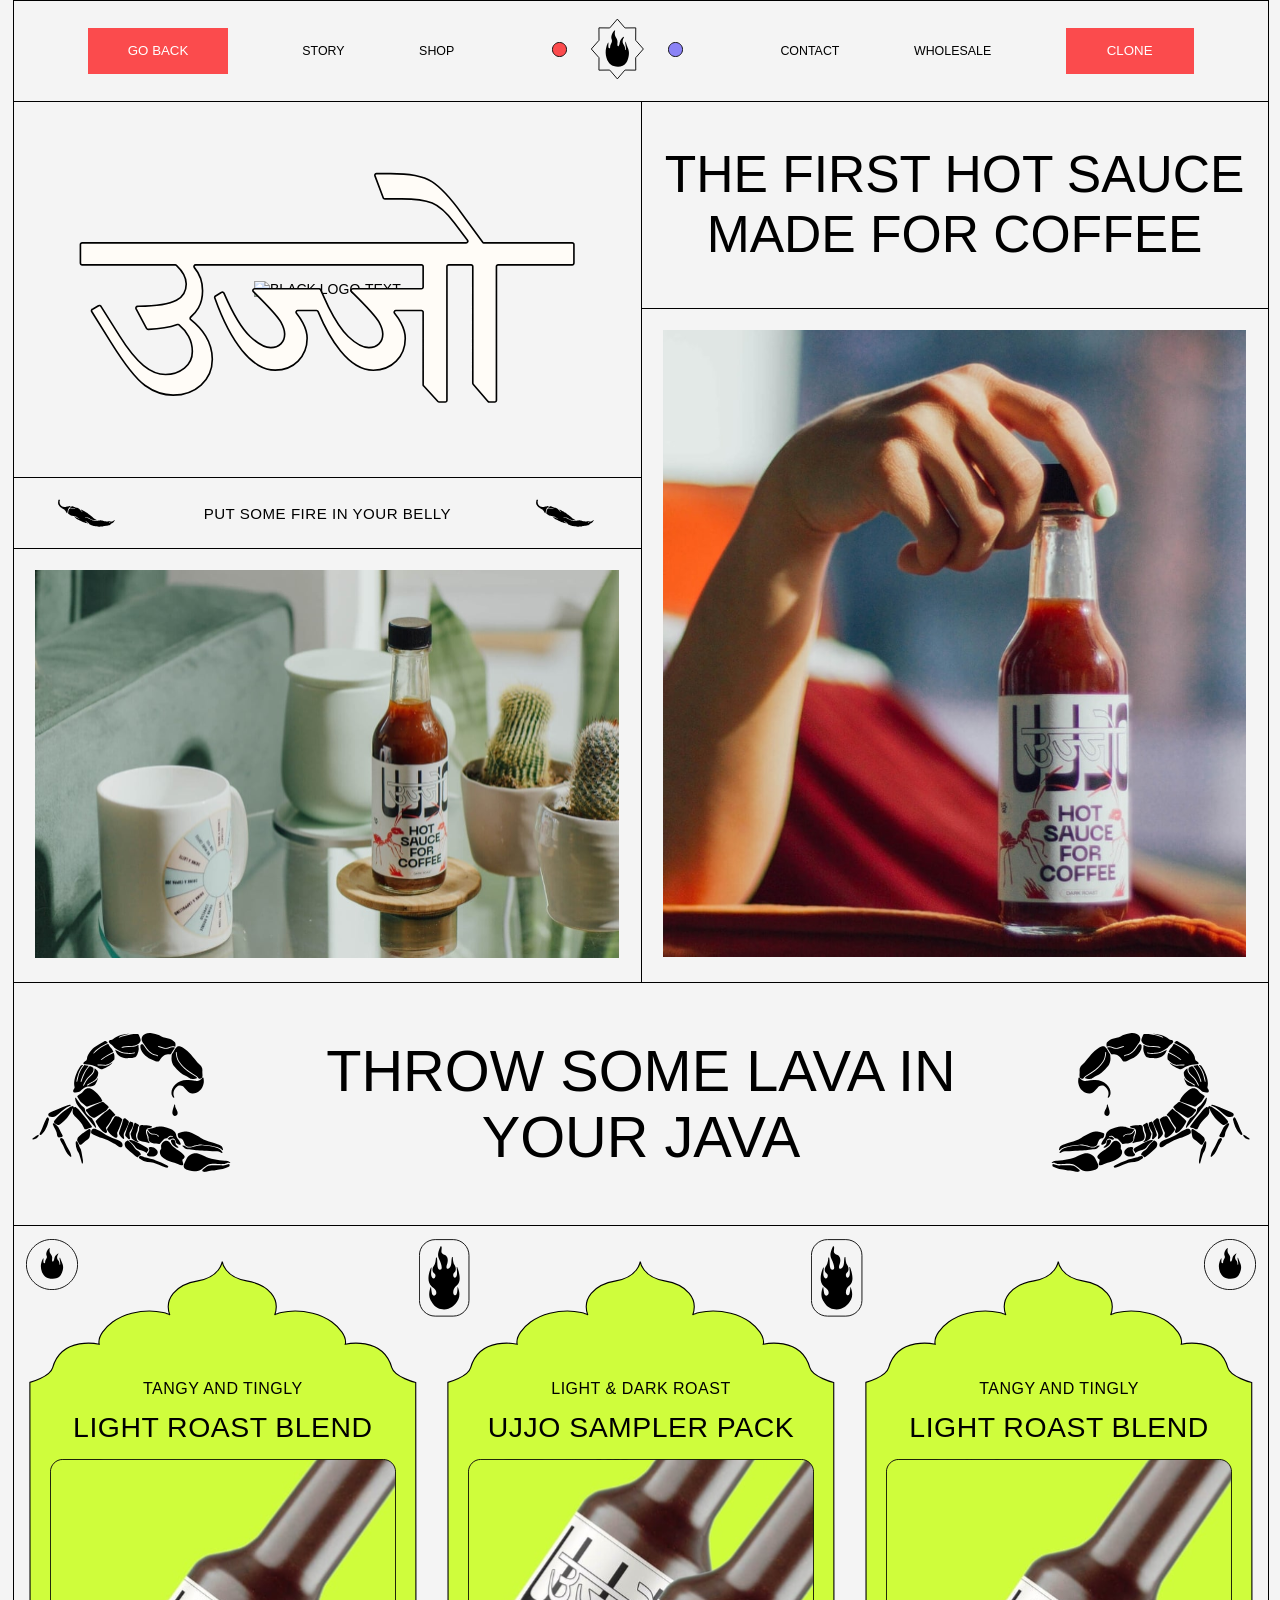
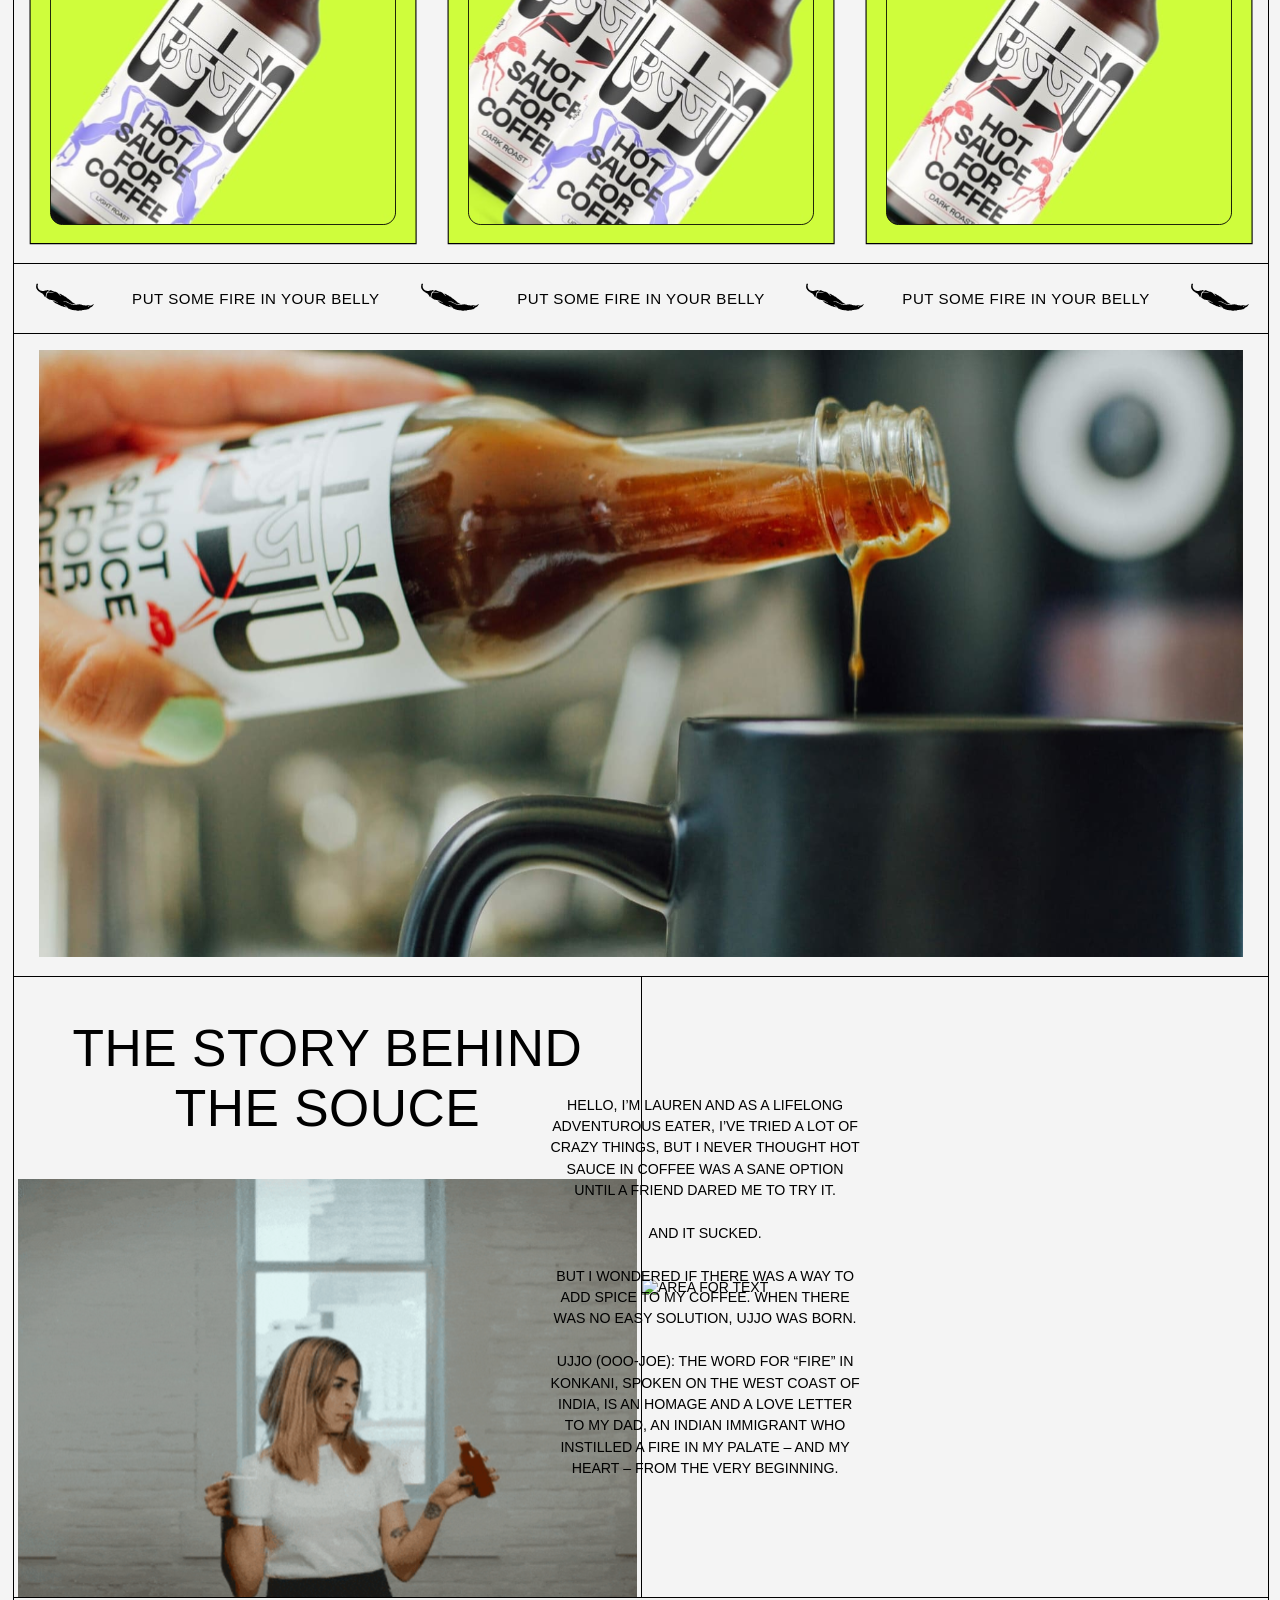
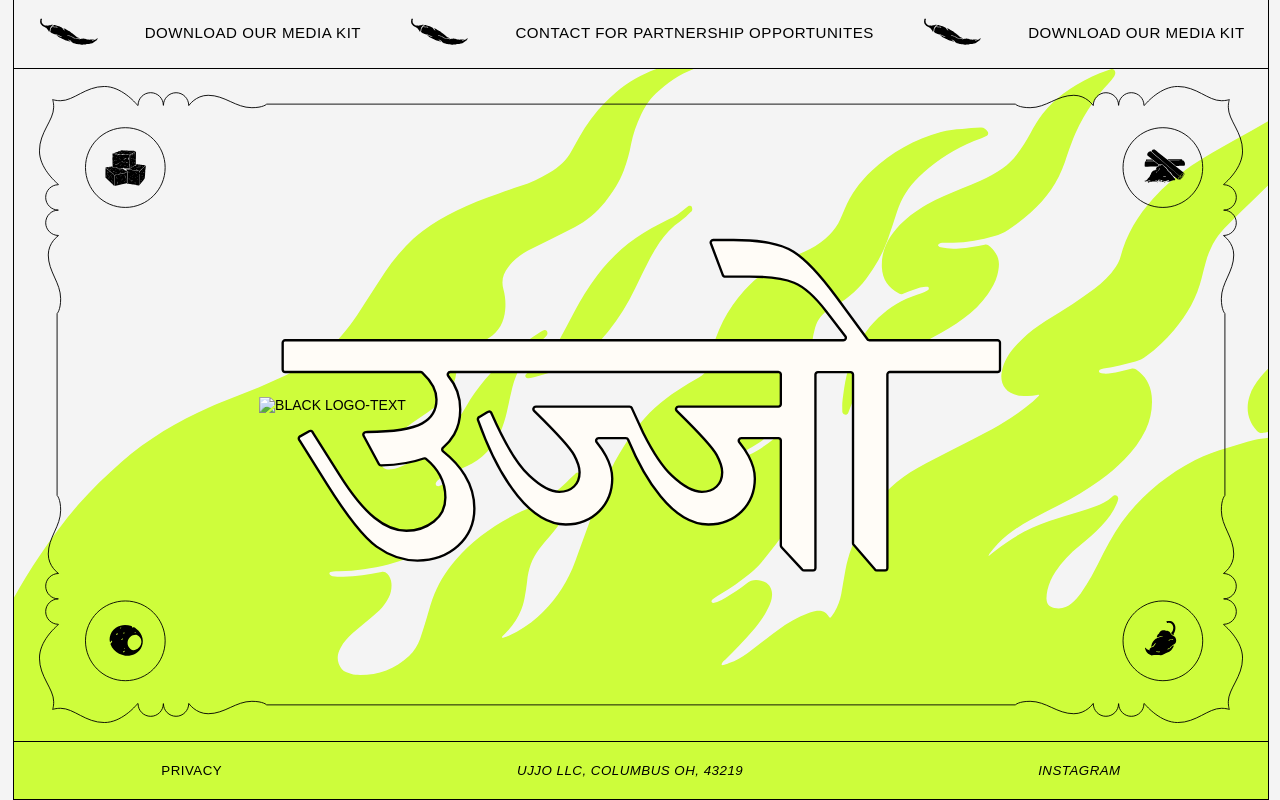
==== commit 3593e1bd: "Add files via upload add dark theme and adaptive" ====
--- a/HTMLLayout/index.html
+++ b/HTMLLayout/index.html
@@ -10,184 +10,195 @@
     <link rel="stylesheet" href="./styles/variables.css">
     <link rel="stylesheet" href="./assets/fonts/font.css">
     <link rel="stylesheet" href="./styles/global.css">
+    <link rel="stylesheet" href="./styles/adaptive.css">
 </head>
 <body>
 <header>
     <section class="nav-menu">
         <nav>
             <button class="go-back-btn"> go back </button>
+            <button class="menu-btn"> <img class = "menu-btn-img" src = "images/Menu.svg" alt = "menu button"> </button>
             <a href = "">story</a>
             <a href = "">shop</a>
-            <div class="nav-img">
+            <div class="nav-images">
                 <picture>
                     <source srcset="images/red_circle.svg" media="(min-width : 1080px)">
-                    <img src="images/red_circle.svg" alt = "red circle">
+                    <img class ="circle-img" src="images/red_circle.svg" alt = "red circle">
                 </picture>
                 <picture>
                     <source srcset="images/fire.svg" media = "(min-width : 1080px)">
-                    <img src = "images/fire.svg" alt = "fire">
+                    <img class = "fire-img logo" src = "images/fire.svg" alt = "fire">
                 </picture>
                 <picture>
                     <source srcset="images/purple_circle.svg" media = "(min-width: 1080px)" >
-                    <img src = "images/purple_circle.svg" alt = "purple circle">
+                    <img class = "circle-img" src = "images/purple_circle.svg" alt = "purple circle">
                 </picture>
             </div>
             <a href = ""> contact </a>
             <a href = ""> wholesale </a>
             <button class="clone-btn"> clone </button>
+            <button class="users-btn"> <img class = "user-btn-img" src = "images/Users.svg" alt = "users button"> </button>
         </nav>
     </section>
 </header>
 <main>
-    <section class ="section section-banner">
-        <div class="section-banner first">
-            <div class="section-banner logos">
-                <picture class="black-logo">
+    <section class ="intro-banner">
+        <div class="intro-left">
+            <div class="intro-left_logos">
+                <picture>
                     <source srcset="images/black_logo_text_ujjo.svg" media = "(min-width: 1080px)">
-                    <img src = "images/black_logo_text_ujjo.svg" alt = "black logo-text" width="657px" height="384px">
+                    <img class="black-logo-img logo" src = "images/black_logo_text_ujjo.svg" alt = "black logo-text">
                 </picture>
                 <picture class="white-logo">
                     <source srcset="images/white_logo_text.svg" media = "(min-width: 1080px)">
-                    <img src = "images/white_logo_text.svg" alt = "white logo-text" width="558px" height="259px">
-                </picture>
-            </div>
-            <div class="section-banner slogan">
+                    <img class = "white-logo-img logo" src = "images/white_logo_text.svg" alt = "white logo-text">
+                </picture>
+            </div>
+            <div class="intro-running-line">
                 <picture class="slogan pepper-img">
                     <source srcset="images/pepper.svg"  media = "(min-width: 1080px)">
-                    <img src = "images/pepper.svg" alt = "pepper">
-                </picture>
-                <p class="slogan title"> put some fire in your belly </p>
+                    <img class = "pepper-img logo" src = "images/pepper.svg" alt = "pepper">
+                </picture>
+                <p class = "running-line_text"> put some fire in your belly </p>
                 <picture class="slogan pepper-img">
                     <source srcset="images/pepper.svg"  media = "(min-width: 1080px)">
-                    <img src = "images/pepper.svg" alt = "pepper">
-                </picture>
-            </div>
-            <div class="block-img-sauce-with-cactus">
+                    <img class = "pepper-img logo" src = "images/pepper.svg" alt = "pepper">
+                </picture>
+            </div>
+            <div class="sauce-with-cactus">
                 <picture>
                     <source srcset = "images/sauce_with_cactus.svg" media = "(min-width: 1080px)">
-                    <img src = "images/sauce_with_cactus.svg" alt = "sauce with cactus" width="657px" height="436px">
-                </picture>
-            </div>
-        </div>
-        <div class="section-banner second">
-            <h1 class="section-banner-title">the first hot sauce made for coffee</h1>
-            <div class="img-sauce-with-hands">
+                    <img class = "sauce-with-cactus-img" src = "images/sauce_with_cactus.svg" alt = "sauce with cactus">
+                </picture>
+            </div>
+        </div>
+        <div class="intro-right">
+            <h1 class="intro-right_title">the first hot sauce made for coffee</h1>
+            <div class="sauce-with-hands">
                 <picture>
                     <source srcset = "images/sauce_with_hands.svg" media = "(min-width: 1080px)">
-                    <img src = "images/sauce_with_hands.svg" alt = "sauce with hands" width="656px" height="705px">
-                </picture>
-            </div>
-        </div>
-    </section>
-    <section class = "section section-catalog">
-        <div class="section-catalog-title">
+                    <img class = "sauce-with-hands-img" src = "images/sauce_with_hands.svg" alt = "sauce with hands" >
+                </picture>
+            </div>
+        </div>
+    </section>
+    <section class = "catalog">
+        <div class="catalog_title">
             <picture>
                 <source srcset = "images/scorpio_logo_left.svg" media = "(min-width: 1080px)">
-                <img src = "images/scorpio_logo_left.svg" alt = "scorpio logo left">
+                <img class = "scorpio-logo-left-img logo" src = "images/scorpio_logo_left.svg" alt = "scorpio logo left">
             </picture>
             <h2>throw some lava in your java</h2>
             <picture>
                 <source srcset = "images/scorpio_logo_right.svg" media = "(min-width: 1080px)">
-                <img src = "images/scorpio_logo_right.svg" alt = "scorpio logo right">
-            </picture>
-        </div>
-        <div class="img-decoration">
-            <picture>
+                <img class = "scorpio-logo-right-img logo" src = "images/scorpio_logo_right.svg" alt = "scorpio logo right">
+            </picture>
+        </div>
+        <div class= "fire-icons">
+            <picture class = "little-black-fire">
                 <source srcset = "images/black_fire_logo_little.svg" media = "(min-width: 1080px)">
-                <img src = "images/black_fire_logo_little.svg" alt = "little black fire logo">
-            </picture>
-            <picture>
+                <img class = "little-black-fire-logo-img logo" src = "images/black_fire_logo_little.svg" alt = "little black fire logo">
+            </picture>
+            <picture class = "big-black-fire">
                 <source srcset = "images/black_fire_logo_big.svg" media = "(min-width: 1080px)">
-                <img src = "images/black_fire_logo_big.svg" alt = "big black fire logo">
-            </picture>
-            <picture>
+                <img class = "big-black-fire-logo-img logo" src = "images/black_fire_logo_big.svg" alt = "big black fire logo">
+            </picture>
+            <picture class = "big-black-fire">
                 <source srcset = "images/black_fire_logo_big.svg" media = "(min-width: 1080px)">
-                <img src = "images/black_fire_logo_big.svg" alt = "big black fire logo">
-            </picture>
-            <picture>
+                <img class = "big-black-fire-logo-img logo"  src = "images/black_fire_logo_big.svg" alt = "big black fire logo">
+            </picture>
+            <picture class = "little-black-fire">
                 <source srcset = "images/black_fire_logo_little.svg" media = "(min-width: 1080px)">
-                <img src = "images/black_fire_logo_little.svg" alt = "little black fire logo">
-            </picture>
-        </div>
-        <div class="img-catalog">
-            <div class="img-card">
-                <div class="card-title">
-                    <p class="first-string"> tangy and tingly </p>
-                    <p class="second-stralng"> light roast blend </p>
+                <img class = "little-black-fire-logo-img logo" src = "images/black_fire_logo_little.svg" alt = "little black fire logo">
+            </picture>
+        </div>
+        <div class="catalog_images">
+            <div class="product-card">
+                <div class="product-card_title">
+                    <p class="card-subtitle"> tangy and tingly </p>
+                    <p class="card-title"> light roast blend </p>
                 </div>
                 <picture>
                     <source srcset = "images/green_frame.svg" media = "(min-width: 1080px)">
-                    <img src = "images/green_frame.svg" alt = "green frame">
+                    <img class = "green-frame-img" src = "images/green_frame.svg" alt = "green frame">
                 </picture>
                 <picture class="taste-img">
                     <source srcset = "images/hot_sauce_purple.svg" media = "(min-width: 1080px)">
-                    <img src = "images/hot_sauce_purple.svg" alt = "hot purple sauce">
-                </picture>
-            </div>
-            <div class="img-card">
-                <div class="card-title">
-                    <p class="first-string"> light & dark roast </p>
-                    <p class="second-string"> ujjo sampler pack </p>
+                    <img class = "hot-sauce-img" src = "images/hot_sauce_purple.svg" alt = "hot purple sauce">
+                </picture>
+            </div>
+            <div class="product-card">
+                <div class="product-card_title">
+                    <p class="card-subtitle"> light & dark roast </p>
+                    <p class="card-title"> ujjo sampler pack </p>
                 </div>
                 <picture>
                     <source srcset = "images/green_frame.svg" media = "(min-width: 1080px)">
-                    <img src = "images/green_frame.svg" alt = "green frame">
+                    <img class = "green-frame-img" src = "images/green_frame.svg" alt = "green frame">
                 </picture>
                 <picture class="taste-img">
                     <source srcset = "images/hot_sauces_both.svg" media = "(min-width: 1080px)">
-                    <img src = "images/hot_sauces_both.svg" alt = "both hot sauces">
-                </picture>
-            </div>
-            <div class="img-card">
-                <div class="card-title">
-                    <p class="first-string"> tangy and tingly </p>
-                    <p class="second-string"> light roast blend </p>
+                    <img class = "hot-sauce-img" src = "images/hot_sauces_both.svg" alt = "both hot sauces">
+                </picture>
+            </div>
+            <div class="product-card">
+                <div class="product-card_title">
+                    <p class="card-subtitle"> tangy and tingly </p>
+                    <p class="card-title"> light roast blend </p>
                 </div>
                 <picture>
                     <source srcset = "images/green_frame.svg" media = "(min-width: 1080px)">
-                    <img src = "images/green_frame.svg" alt = "green frame">
+                    <img class = "green-frame-img" src = "images/green_frame.svg" alt = "green frame">
                 </picture>
                 <picture class="taste-img">
                     <source srcset = "images/hot_sauce_pink.svg" media = "(min-width: 1080px)">
-                    <img src = "images/hot_sauce_pink.svg" alt = "hot pink sauce">
-                </picture>
-            </div>
-        </div>
-    </section>
-    <div class="slogan second">
-        <picture>
-            <source srcset="images/pepper.svg"  media = "(min-width: 1080px)">
-            <img src = "images/pepper.svg" alt = "pepper">
-        </picture>
-        <p> put some fire in your belly </p>
-        <picture>
-            <source srcset="images/pepper.svg"  media = "(min-width: 1080px)">
-            <img src = "images/pepper.svg" alt = "pepper">
+                    <img class = "hot-sauce-img" src = "images/hot_sauce_pink.svg" alt = "hot pink sauce">
+                </picture>
+            </div>
+        </div>
+    </section>
+    <div class="running-line">
+        <picture>
+            <source srcset="images/pepper.svg"  media = "(min-width: 1080px)">
+            <img class = "pepper-img logo" src = "images/pepper.svg" alt = "pepper">
+        </picture>
+        <p class = "running-line_text"> put some fire in your belly </p>
+        <picture>
+            <source srcset="images/pepper.svg"  media = "(min-width: 1080px)">
+            <img class = "pepper-img logo" src = "images/pepper.svg" alt = "pepper">
+        </picture>
+        <p class = "running-line_text"> put some fire in your belly </p>
+        <picture>
+            <source srcset="images/pepper.svg"  media = "(min-width: 1080px)">
+            <img class = "pepper-img logo" src = "images/pepper.svg" alt = "pepper">
+        </picture>
+        <p class = "running-line_text"> put some fire in your belly </p>
+        <picture>
+            <source srcset="images/pepper.svg"  media = "(min-width: 1080px)">
+            <img class = "pepper-img logo" src = "images/pepper.svg" alt = "pepper">
         </picture>
     </div>
-    <section class = "section section-history">
-        <div class="img-pouring-sauce">
+    <section class = "history-banner">
+        <div class="pouring-sauce">
             <picture>
                 <source srcset="images/pouring_sauce.svg"  media = "(min-width: 1080px)">
-                <img src = "images/pouring_sauce.svg" alt = "pouring sauce">
-            </picture>
-        </div>
-        <div class="section-history-main">
-            <div class="history first">
-                <div class="history-first-title">
-                    <p>the story behind the souce</p>
-                </div>
-                <picture>
+                <img class = "pouring-sauce-img" src = "images/pouring_sauce.svg" alt = "pouring sauce">
+            </picture>
+        </div>
+        <div class="history-banner_main">
+            <div class="history-left-column">
+                <div class="history-left-title">
+                    <p class = "history-left-title-p">the story behind the souce</p>
+                </div>
                     <source srcset="images/woman_testing_sauce.svg"  media = "(min-width: 1080px)">
-                    <img src = "images/woman_testing_sauce.svg" alt = "woman testing sauce">
-                </picture>
-            </div>
-            <div class="history second">
+                    <img class = "woman-testing-sauce-img" src = "images/woman_testing_sauce.svg" alt = "woman testing sauce">
+            </div>
+            <div class="history-right-column">
                 <picture>
                     <source srcset="images/area_with_logs_for_text.svg"  media = "(min-width: 1080px)">
-                    <img src = "images/area_with_logs_for_text.svg" alt = "area for text">
-                </picture>
-                <div class="history-second-title">
+                    <img class = "area-with-logos-for-text-img logo-special" src = "images/area_with_logs_for_text.svg" alt = "area for text">
+                </picture>
+                <div class="history-right-title">
                     <p>hello, i’m lauren and as a lifelong adventurous eater, i’ve tried a lot of crazy things, but i never thought hot sauce in coffee was a sane option until a friend dared me to try it.</p>
                     <br>
                     <p>and it sucked.</p>
@@ -199,53 +210,48 @@
             </div>
         </div>
     </section>
-    <div class="slogan third">
-        <picture>
-            <source srcset="images/pepper.svg"  media = "(min-width: 1080px)">
-            <img src = "images/pepper.svg" alt = "pepper">
-        </picture>
-        <p> download our media kit </p>
-        <picture>
-            <source srcset="images/pepper.svg"  media = "(min-width: 1080px)">
-            <img src = "images/pepper.svg" alt = "pepper">
-        </picture>
-        <p> contact for partnership opportunites </p>
+    <div class="running-line">
+        <picture>
+            <source srcset="images/pepper.svg"  media = "(min-width: 1080px)">
+            <img class = "pepper-img logo" src = "images/pepper.svg" alt = "pepper">
+        </picture>
+        <p class = "running-line_text"> download our media kit </p>
+        <picture>
+            <source srcset="images/pepper.svg"  media = "(min-width: 1080px)">
+            <img class = "pepper-img logo" src = "images/pepper.svg" alt = "pepper">
+        </picture>
+        <p class = "running-line_text"> contact for partnership opportunites </p>
+        <picture>
+            <source srcset="images/pepper.svg"  media = "(min-width: 1080px)">
+            <img class = "pepper-img logo" src = "images/pepper.svg" alt = "pepper">
+        </picture>
+        <p class = "running-line_text"> download our media kit </p>
     </div>
-    <section class = "section section-logos">
-        <div class="section-logos-img">
-            <picture>
-                <source srcset="images/green_fire.svg"  media = "(min-width: 1080px)">
-                <img src = "images/green_fire.svg" alt = "green fire" width="100%" height="100%" style="position: absolute;">
-            </picture>
-            <picture>
-                <source srcset="images/bottom_pane_green.svg"  media = "(min-width: 1080px)">
-                <img src = "images/bottom_pane_green.svg" alt = "bottom green pane" width="100%" height="100%" style="position: absolute;">
-            </picture>
-            <div class="main-logo">
-                <picture>
-                    <source srcset="images/area_with_logos.svg"  media = "(min-width: 1080px)">
-                    <img src = "images/area_with_logos.svg" alt = "white frame with logos">
-                </picture>
-                <div class="logos-img">
-                    <picture>
-                        <source srcset="images/black_logo_text_ujjo.svg" media = "(min-width: 1080px)">
-                        <img src = "images/black_logo_text_ujjo.svg" alt = "black logo-text" style="position: absolute;">
-                    </picture>
-                    <picture>
-                        <source srcset="images/white_logo_text.svg" media = "(min-width: 1080px)">
-                        <img src = "images/white_logo_text.svg" alt = "white logo-text" style="position: absolute; margin-top: 50px;">
-                    </picture>
-                </div>
-            </div>
+    <section class = "logos-banner">
+        <div class="logos-banner_container">
+            <picture>
+                <source srcset="images/area_with_logos (1).svg"  media = "(min-width: 1080px)">
+                <img class = "area-with-logos-img logo" src = "images/area_with_logos (1).svg" alt = "white frame with logos">
+            </picture>
+            <picture>
+                <source srcset="images/black_logo_text_ujjo.svg" media = "(min-width: 1080px)">
+                <img class="black-logo-history logo" src = "images/black_logo_text_ujjo.svg" alt = "black logo-text">
+            </picture>
+            <picture>
+                <source srcset="images/white_logo_text.svg" media = "(min-width: 1080px)">
+                <img class="white-logo-history logo" src = "images/white_logo_text.svg" alt = "white logo-text">
+            </picture>
         </div>
     </section>
 </main>
 <footer class="footer">
     <a href="">privacy</a>
-    <address>
-        <p>ujjo llc, columbus oh, 43219</p>
+    <address class = "address">
+        <p> ujjo llc, columbus oh, 43219</p>
     </address>
-    <a href=""> instagram</a>
+    <address class="inst-link">
+        <a href=""> instagram</a>
+    </address>
 </footer>
 </body>
 </html>
--- a/HTMLLayout/styles/index.css
+++ b/HTMLLayout/styles/index.css
@@ -1,15 +1,27 @@
+main{
+    top: 7.78vw;
+    position: relative;
+    width: 98%;
+    margin-right: 1%;
+    margin-left: 1%;
+}
+
 body {
     overflow-x: hidden;
     text-transform: uppercase;
-
-}
+}
+
+.menu-btn, .users-btn{
+    display: none;
+}
+
 .nav-menu {
     width: 98%;
-    height: 112px;
+    height: 7.78vw;
     display: grid;
     align-items: center;
-    border: 1px solid black;
-    font-size: 14px;
+    border: 0.07vw solid black;
+    font-size: 0.97vw;
     font-weight: 400;
     position: fixed;
     z-index: 3;
@@ -17,102 +29,151 @@
     margin-left: 1%;
     margin-right: 1%;
 }
+
 nav {
     display: flex;
     align-items: center;
     justify-content: space-evenly;
-    height: 70px;
-}
-.nav-img {
-    width: 199.25px;
+    height: 4.86vw;
+}
+
+.nav-images {
+    width: 13.8368vw;
     display: flex;
     align-items: center;
     justify-content: space-evenly;
 }
+
+.fire-img{
+    max-width: 4.2361vw;
+}
+
+.circle-img{
+    max-width: 1.18vw;
+}
+
 a {
     text-decoration: none;
     color: black;
 }
+
 button {
     color: white;
     border: none;
     background-color: #FB4B4D;
-    height: 52px;
+    height: 3.61vw;
     text-transform: uppercase;
+    font-size: 1.04vw;
 }
 .go-back-btn {
-    width: 157px;
+    width: 10.90vw;
 }
 
 .clone-btn {
-    width: 144px;
-}
-
-.section.section-banner {
-    width: 98%;
-    position: relative;
-    top: 112px;
-    height: 990px;
-    display: flex;
-    margin-left: 1%;
-    margin-right: 1%;
-    border: 1px solid black;
-}
-.first {
+    width: 10vw;
+}
+
+.intro-banner {
+    width: 100%;
+    position: relative;
+    height: auto;
+    display: flex;
+    border: 0.07vw solid black;
+}
+
+.intro-left {
     width: 50%;
 }
-.logos {
-    width: 100%;
-    height: 424.63px;
-    display: flex;
-    align-items: center;
-    justify-content: center;
-    border: 1px solid black;
+
+.intro-left_logos {
+    width: 100%;
+    height: 29.44vw;
+    display: flex;
+    align-items: center;
+    justify-content: center;
+    border: 0.07vw solid black;
     border-left: none;
     border-top: none;
 }
-.black-logo {
-    position: relative;
-    width: 657px;
-    height: 384px;
-}
-.white-logo {
-    position: absolute;
-    width: 558px;
-    height: 259px;
-}
+
+.black-logo-img {
+    position: relative;
+    width: 45.63vw;
+    height: 26.67vw;
+}
+
+.white-logo{
+    position: absolute;
+}
+
+.white-logo-img {
+    max-width: 38.75vw;
+    height: 17.986vw;
+}
+
 .slogan {
     display: inline-flex;
     width: 100%;
-    height: 78px;
-    border: 1px solid black;
+    height: auto;
+    border: 0.07vw solid black;
     border-left: none;
     border-top: none;
     align-items: center;
     justify-content: center;
     margin-right: 1%;
 }
-.title {
-    border: none;
-    width: 800px;
-}
+
+.intro-running-line{
+    display: flex;
+    align-items: center;
+    justify-content: space-around;
+    border: 0.07vw solid black;
+    border-top: none;
+    border-left: none;
+    width: 100%;
+    height: 5.42vw;
+    letter-spacing: 0.5px;
+}
+
+.running-line_text{
+    text-align: center;
+    font-size: 1.18vw;
+}
+
 .pepper-img {
     border: none;
-}
-
-.block-img-sauce-with-cactus {
-    display: flex;
-    align-items: center;
-    justify-content: center;
-    width: 100%;
-    height: calc(989px - 424.63px - 78px);
-    border: 1px solid black;
+    width: 4.72vw;
+}
+
+.sauce-with-cactus-img{
+    width:45.63vw;
+}
+
+.sauce-with-hands-img{
+    width:45.56vw;
+}
+
+.scorpio-logo-left-img{
+    width: 15.63vw;
+}
+
+.scorpio-logo-right-img{
+    width: 15.63vw;
+}
+
+.sauce-with-cactus {
+    display: flex;
+    align-items: center;
+    justify-content: center;
+    width: 100%;
+    height: calc(68.68vw - 29.44vw - 5.42vw);
+    border: 0.07vw solid black;
     border-top: none;
     border-left: none;
     border-bottom: none;
 }
 
-.second {
+.intro-right {
     width: 50%;
     display: flex;
     flex-direction: column;
@@ -120,19 +181,20 @@
     border-bottom: none;
 }
 
-.section-banner-title {
-    display: flex;
-    align-items: center;
-    height: 233px;
-    font-size: 58px;
+.intro-right_title {
+    display: flex;
+    align-items: center;
+    height: 16.18vw;
+    font-size: 4.03vw;
     text-align: center;
     font-weight: 400;
     border-bottom: 1px solid black;
 }
 
-.img-sauce-with-hands {
-    height: calc(989px - 233px);
-    display: flex;
+.sauce-with-hands {
+    height: calc(68.68vw - 16.18vw);
+    display: flex;
+    justify-content: center;
     align-items: center;
 }
 
@@ -140,194 +202,274 @@
     border-top: none;
 }
 
-.section.section-catalog {
-    width: 98%;
-    position: relative;
-    top: 112px;
-    height: 990px;
-    margin-left: 1%;
-    margin-right: 1%;
-    border: 1px solid black;
-    border-top: none;
-}
-
-.section-catalog-title {
-    display: flex;
-    width: 100%;
-    height: 273px;
-    border-bottom: 1px solid black;
-    justify-content: space-around;
-    align-items: center;
-    text-align: center;
+.catalog {
+    width: 100%;
+    position: relative;
+    height: 68.75vw;
+    border: 0.07vw solid black;
+    border-top: none;
+}
+
+.catalog_title {
+    display: flex;
+    width: 100%;
+    height: 18.96vw;
+    border-bottom: 0.07vw solid black;
+    justify-content: space-around;
+    align-items: center;
+    text-align: center;
+}
+.scorpio-logo-left-img{
+    width: 15.63vw;
+}
+
+.scorpio-logo-right-img{
+    width: 15.63vw;
 }
 
 h2 {
     width: 60%;
-    font-size: 65px;
+    font-size: 4.51vw;
     font-weight: 400;
 }
 
-.img-decoration {
+.fire-icons {
     display: flex;
     justify-content: space-between;
     padding: 1%;
 }
 
-.img-catalog {
-    position: relative;
-    display: flex;
-    justify-content: space-around;
-    bottom: 100px;
+.little-black-fire-logo-img{
+    width: 4.03vw;
+}
+
+.big-black-fire-logo-img{
+    width: 4.03vw;
+}
+
+.running-line{
+    display: flex;
+    align-items: center;
+    justify-content: space-around;
+    border: 0.07vw solid black;
+    border-top: none;
+    width: 100%;
+    height: 5.42vw;
+    letter-spacing: 0.5px;
+}
+
+.catalog_images {
+    position: relative;
+    display: flex;
+    justify-content: space-around;
+    bottom: 6.94vw;
+    height: 48.54vw;
+}
+
+.green-frame-img {
+    width: 30.28vw;
+}
+
+.hot-sauce-img{
+    width: 27.08vw;
 }
 
 .taste-img {
     position: absolute;
-    padding-top: 200px;
+    padding-top: 13.89vw;
+}
+
+.product-card_title {
+    position: absolute;
+    z-index: 1;
+    padding-bottom: 22.22vw;
+    text-align: center;
+    letter-spacing: 0.5px;
+}
+
+.product-card {
+    display: flex;
+    align-items: center;
+    justify-content: center;
 }
 
 .card-title {
-    position: absolute;
-    z-index: 1;
-    padding-bottom: 320px;
-    text-align: center;
-}
-
-.img-card {
-    display: flex;
-    align-items: center;
-    justify-content: center;
-}
-
-.first-string {
-    font-size: 18px;
-    padding-bottom: 15px;
-}
-
-.second-string {
-    font-size: 32px;
+    font-size: 2.22vw;
+}
+
+.card-subtitle {
+    font-size: 1.25vw;
+    padding-bottom: 1.04vw;
 }
 
 .slogan.second {
     position: relative;
-    top: 112px;
-    width: 98%;
+    width: 100%;
     margin-left: 1%;
-    border: 1px solid black;
+    border: 0.07vw solid black;
     border-top: none;
     flex-direction: row;
     justify-content: space-around;
-}
-
-.section.section-history {
-    position: relative;
-    top: 112px;
-}
-
-.img-pouring-sauce {
-    position: relative;
-    display: flex;
-    height: 722px;
-    width: 98%;
-    border: 1px solid black;
-    border-top: none;
-    margin-left: 1%;
-    margin-right: 1%;
-    justify-content: center;
-    align-items: center;
-}
-
-.section-history-main {
-    display: flex;
-    border: 1px solid black;
-    border-top: none;
+    font-size: 1.18vw;
+}
+
+.history-banner {
+    position: relative;
+    width: 100%;
+}
+
+.pouring-sauce {
+    position: relative;
+    display: flex;
+    height: 50.14vw;
+    width: 100%;
+    border:0.07vw solid black;
+    border-top: none;
+    justify-content: center;
+    align-items: center;
+}
+
+.pouring-sauce-img{
+    width: 94.03vw;
+}
+
+.woman-testing-sauce-img{
+    width: 48.40vw;
+}
+
+.area-with-logos-for-text-img{
+    width: 48.33vw;
+}
+
+.history-banner_main {
+    display: flex;
+    border: 0.07vw solid black;
+    border-top: none;
+    width: 100%;
+}
+
+.history-left-column {
+    width: 50%;
+    display: flex;
+    align-items: center;
+    flex-direction: column;
+    justify-content: space-around;
+    border-right: 0.07vw solid black;
+}
+
+.history-right-column{
+    border-right: none;
+    display: flex;
+    justify-content: center;
+    align-items: center;
+}
+
+.history-left-title {
+    width:48.47vw ;
+    height: 15.76vw;
+    display: flex;
+    align-items: center;
+}
+
+.history-left-title-p{
+    font-size: 4.03vw;
+    font-weight: 400;
+    text-align: center;
+    letter-spacing: 0.5px;
+}
+
+.history-right-title {
+    position: absolute;
+    text-align: center;
+    line-height: 1.67vw;
+    display: flex;
+    align-items: center;
+    justify-content: center;
+    flex-direction: column;
+    font-size: 1.11vw;
+    width: 24.3056vw;
+}
+
+.logos-banner_container {
+    height: 100%;
+    display: flex;
+    overflow: hidden;
+}
+
+.logos-images {
+    width: 98vw;
+    height: 100%;
+    display: flex;
+    z-index: 2;
+    justify-content: center;
+    align-items: center;
+}
+
+.logos-banner{
+    display: flex;
+    justify-content: center;
+    align-items: center;
+    position: relative;
+    height: auto;
+    border: 0.07vw solid black;
+    border-top: none;
+    width: 100%;
+    background-image: url("../images/green_fire.svg"), url("../images/bottom_pane_green.svg");
+    background-repeat: no-repeat;
+    background-size: cover;
+    background-position: center;
+    z-index: 1 ;
+}
+
+.white-logo-history{
+    width: 56.3132vw;
+    max-height: 378px;
+    position: absolute;
+    left: 50%;
+    top: 50%;
+    transform: translate(-50%, -50%);
+}
+
+.black-logo-history{
+    width: 59.6715vw;
+    max-height: 502.61px;
+    position: absolute;
+    left: 50%;
+    top: 50%;
+    transform: translate(-50%, -50%);
+}
+
+.area-with-logos-img{
+    width: 94.0278vw;
+    max-height: 715px;
+    padding: 1.389vw  0px 1.389vw 0px;
+    display: flex;
+    align-items: center;
+    justify-content: center;
+}
+
+.footer {
+    display: flex;
+    flex-direction: row;
+    position: relative;
+    height: 4.51vw;
     width: 98%;
     margin-left: 1%;
     margin-right: 1%;
-}
-
-.history {
-    width: 50%;
-    display: flex;
-    align-items: center;
-    flex-direction: column;
-    justify-content: space-around;
-    border-right: 1px solid black;
-}
-
-.history.second {
-    border-right: none;
-}
-
-.history-first-title {
-    width: 100%;
-    height: 227px;
-    font-size: 58px;
-    font-weight: 400;
-    text-align: center;
-    display: flex;
-    align-items: center;
-}
-
-.history-second-title {
-    position: absolute;
-    text-align: center;
-    width: 350px;
-}
-
-.slogan.third {
-    width: 98%;
-    display: flex;
-    position: relative;
-    top: 112px;
-    margin-left: 1%;
-    margin-right: 1%;
-    border-left: 1px solid black;
-    justify-content: space-around;
-}
-
-.section.section-logos {
-    display: flex;
-    position: relative;
-    top: 112px;
-    height: 756px;
-    border: 1px solid black;
-    border-top: none;
-    width: 98%;
-    margin-left: 1%;
-    margin-right: 1%;
-}
-
-.section-logos-img {
-    height: 100%;
-    display: flex;
-
-}
-
-.main-logo {
-    width: 98vw;
-    height: 100%;
-    display: flex;
-    z-index: 2;
-    justify-content: center;
-    align-items: center;
-}
-.logos-img {
-    width: 860px;
-    height: 502px;
-    position: absolute;
-    display: flex;
-}
-.footer {
-    display: flex;
-    top: 112px;
-    position: relative;
-    height: 65px;
-    width: 98%;
-    margin-left: 1%;
-    margin-right: 1%;
-    border: 1px solid black;
+    top: 7.78vw;
+    border: 0.07vw solid black;
     border-top: none;
     background: #CDFD3B;
     align-items: center;
     justify-content: space-around;
-}+    font-size: 1.04vw;
+    letter-spacing: 0.5px;
+}
+
+.address{
+    display: flex;
+    justify-content: space-around;
+    align-items: center;
+}
+
+body.da
--- a/HTMLLayout/styles/variables.css
+++ b/HTMLLayout/styles/variables.css
@@ -6,4 +6,41 @@
     font-family: "Source Sans Pro", sans-serif;
     background-color: var(--bg);
     color: var(--text);
-}+}
+
+@media (prefers-color-scheme: dark) {
+    body, .nav-menu a, .nav-menu{
+        background: #373737;
+        color:#f4f4f4;
+    }
+
+    .product-card_title, .address p{
+        color: #000000;
+    }
+
+    .logo{
+        filter: invert(90%);
+    }
+
+    .logo-special{
+        filter: invert(75%);
+    }
+}
+
+@media (prefers-color-scheme: light) {
+    body, .nav-menu{
+        background: #f4f4f4;
+        color: #000000;
+    }
+
+    .logo{
+        filter: none;
+    }
+    .logo-special {
+       filter: none;
+    }
+}
+
+
+
+
--- a/HTMLLayout/assets/fonts/font.css
+++ b/HTMLLayout/assets/fonts/font.css
@@ -1 +1,11 @@
-/* Здесь должны подключаться шрифты с помощью @font-face. Удалите этот комментарий при начала разработки */+@font-face {
+    font-family: 'Roboto';
+    src: url('assets/fonts/Roboto/Roboto-Black.ttf') format('truetype');
+}
+
+body{
+    font-family: Roboto,sans-serif;
+    font-size: 14px;
+
+    text-transform: uppercase;
+}
--- a/HTMLLayout/styles/adaptive.css
+++ b/HTMLLayout/styles/adaptive.css
@@ -0,0 +1,301 @@
+@media (min-width:375px) and (max-width: 960px) {
+    main, header, footer, .footer, .nav-menu {
+        width: 100%;
+        margin: 0;
+    }
+
+    main {
+        display: flex;
+        flex-direction: column;
+        top: 0;
+        width: 100%;
+    }
+
+    nav{
+       display: flex;
+        justify-content: space-between;
+        align-items: center;
+        padding: 0 3.865vw;
+    }
+
+    .footer {
+        position: static;
+    }
+
+    header, .nav-menu{
+        height: 19.324vw;
+    }
+
+    .users-btn, .menu-btn{
+        display: block;
+        width: 10.628vw;
+        height: 10.628vw;
+    }
+
+    .menu-btn-img, .user-btn-img{
+        width: 4.831vw;
+        height: 4.831vw;
+    }
+
+    .nav-menu a {
+        display: none;
+    }
+
+    .go-back-btn, .clone-btn {
+        display: none;
+    }
+
+    .circle-img{
+        display: none;
+    }
+
+    .fire-img{
+        max-width: 9.42vw;
+    }
+
+    .intro-banner{
+        flex-direction: column;
+        width: 100%;
+    }
+
+    .intro-left, .intro-right {
+        width: 100%;
+    }
+
+    .intro-left_logos {
+        height: 61.594vw;
+    }
+
+    .black-logo-img{
+        width: 93.944vw;
+        height: 55.556vw;
+    }
+
+    .white-logo-img{
+        max-width: 79.227vw;
+        height: 36.957vw;
+    }
+
+    .intro-running-line{
+        height: 19.082vw;
+    }
+
+    .running-line_text{
+        font-size: 4.106vw;
+        letter-spacing: 0;
+    }
+
+    .pepper-img {
+        width: 16.415vw;
+        height: 7.488vw;
+    }
+
+    .sauce-with-cactus{
+        height: 67.633vw;
+        border-bottom: 0.07vw solid black;
+    }
+
+    .sauce-with-cactus-img{
+        width: 94.203vw;
+        height: 61.836vw;
+    }
+
+    .intro-right_title {
+        border: none;
+        height: 25.121vw;
+        font-size: 7.246vw;
+        line-height: 9.662vw;
+        letter-spacing: 0.5px;
+    }
+
+    .sauce-with-hands{
+        width: 100%;
+        height: 107.246vw;
+        border-top: 0.07vw solid black;
+    }
+
+    .sauce-with-hands-img{
+        width: 94.203vw;
+        height: 101.449vw;
+    }
+
+    .scorpio-logo-left-img, .scorpio-logo-right-img{
+        width: 16.908vw;
+        height: 11.594vw;
+    }
+
+    .catalog{
+        height: 162.802vw;
+    }
+
+    .catalog_title{
+        height: 30.918vw;
+    }
+
+    h2{
+        font-size: 5.797vw;
+        line-height: 7.729vw;
+        letter-spacing: 0.5px;
+    }
+
+    .fire-icons{
+        padding-left: 3.14vw ;
+        padding-right: 3.14vw;
+        padding-top: 6.763vw;
+    }
+
+    .big-black-fire-logo-img{
+        width: 14.01vw;
+        height: 21.256vw;
+    }
+
+    .little-black-fire{
+        display: none;
+    }
+
+    .catalog_images{
+        width: 236.713vw;
+        height: 114.01vw;
+        bottom: 13.5vw;
+        transform: translateX(-29%);
+    }
+
+    .product-card{
+        width: 75.604vw;
+        margin-bottom: 20px;
+    }
+
+    .green-frame-img{
+        width: 75.604vw;
+    }
+
+    .taste-img{
+        width: 67.464vw ;
+        padding-top: 35vw;
+    }
+
+    .hot-sauce-img{
+        width: 67.464vw ;
+        height: 73.671vw;
+    }
+
+    .product-card_title{
+        padding-bottom: 46.821vw;
+    }
+
+    .card-subtitle{
+        font-size: 4.106vw;
+        line-height: 9.184vw;
+    }
+
+    .card-title{
+        font-size: 6.039vw;
+        margin-bottom: 7.729vw;
+        line-height: 6.783vw;
+    }
+
+    .running-line{
+        width: 270%;
+        height: 19.082vw;
+        font-size: 2vw;
+        text-align: center;
+    }
+
+    .pouring-sauce{
+        height: 53.865vw;
+    }
+
+    .history-banner{
+        width: 100vw;
+        height: auto;
+    }
+
+    .pouring-sauce-img{
+        width:95.411vw ;
+        height: 48.068vw ;
+    }
+
+    .history-banner_main{
+        flex-direction: column;
+        align-items: center;
+    }
+
+    .history-left-column{
+        width: 100vw;
+        border-right: none;
+    }
+
+    .history-left-title{
+        width: 100vw;
+        height: 23.188vw;
+        justify-content: center;
+    }
+
+    .history-left-title-p{
+        font-size: 5.797vw;
+        width: 59vw;
+        height: 15.459vw;
+        line-height: 7.729vw;
+    }
+
+    .woman-testing-sauce-img{
+        width: 100vw;
+        height: auto;
+    }
+
+    .area-with-logos-for-text-img{
+        width: 100vw;
+        height: 100.242vw;
+        border-top: 0.07vw solid black;
+    }
+
+    .history-right-title{
+        width: 58.454vw;
+        line-height: 2.899vw;
+        letter-spacing: 0.5px;
+        text-align: center;
+    }
+
+    p{
+        font-size: 2.899vw;
+        line-height: 2.899vw;
+        letter-spacing: 0.5px;
+    }
+
+    .logos-banner{
+        width: 100vw;
+        height: 54.348vw;
+    }
+
+    .footer{
+        height: 23.671vw;
+        display: flex;
+        align-items: flex-start;
+    }
+
+    .footer a {
+        padding-top: 4.831vw;
+    }
+
+    a{
+        font-size: 3.865vw;
+    }
+
+    address{
+        font-size: 4.348vw;
+    }
+
+    .address {
+        display: flex;
+        height: 100%;
+        align-items: flex-end;
+    }
+
+    .address p {
+        padding-bottom: 4.831vw;
+    }
+
+    .inst-link {
+        padding-top: 4.831vw;
+    }
+}
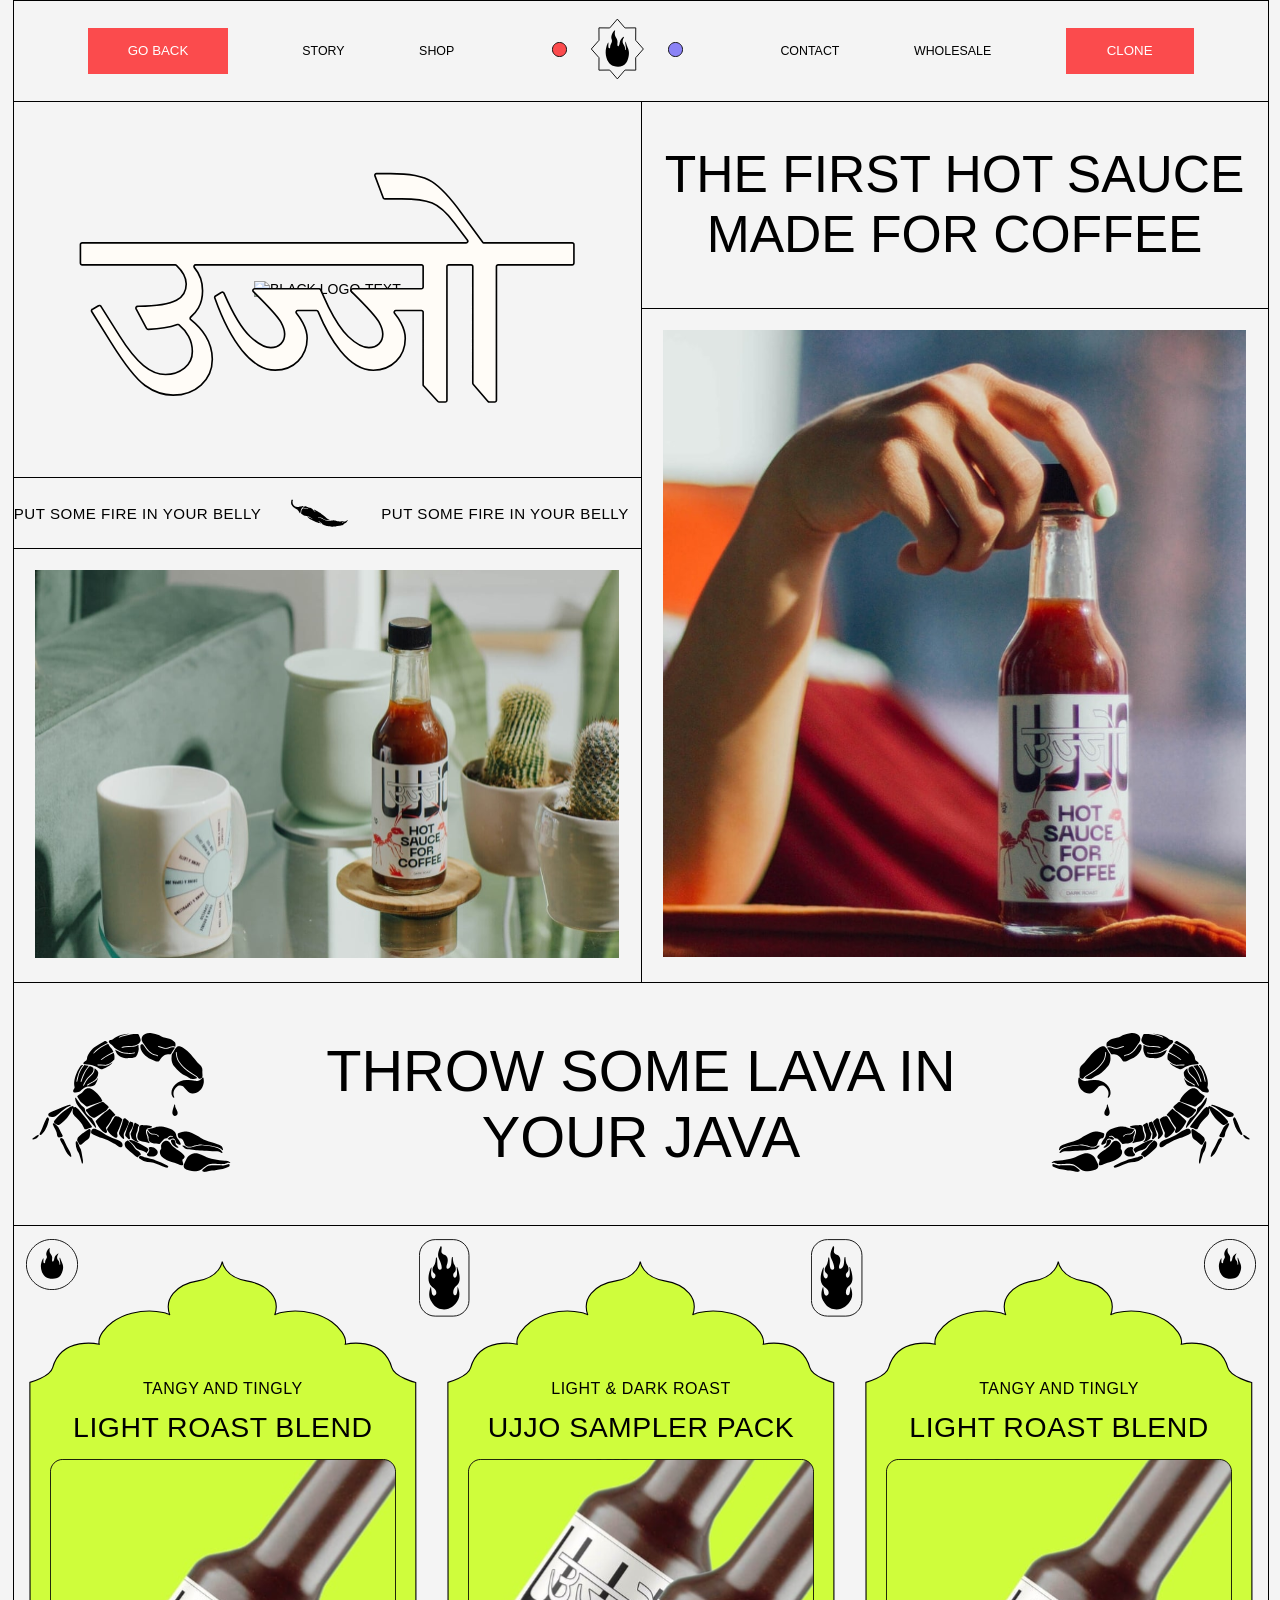
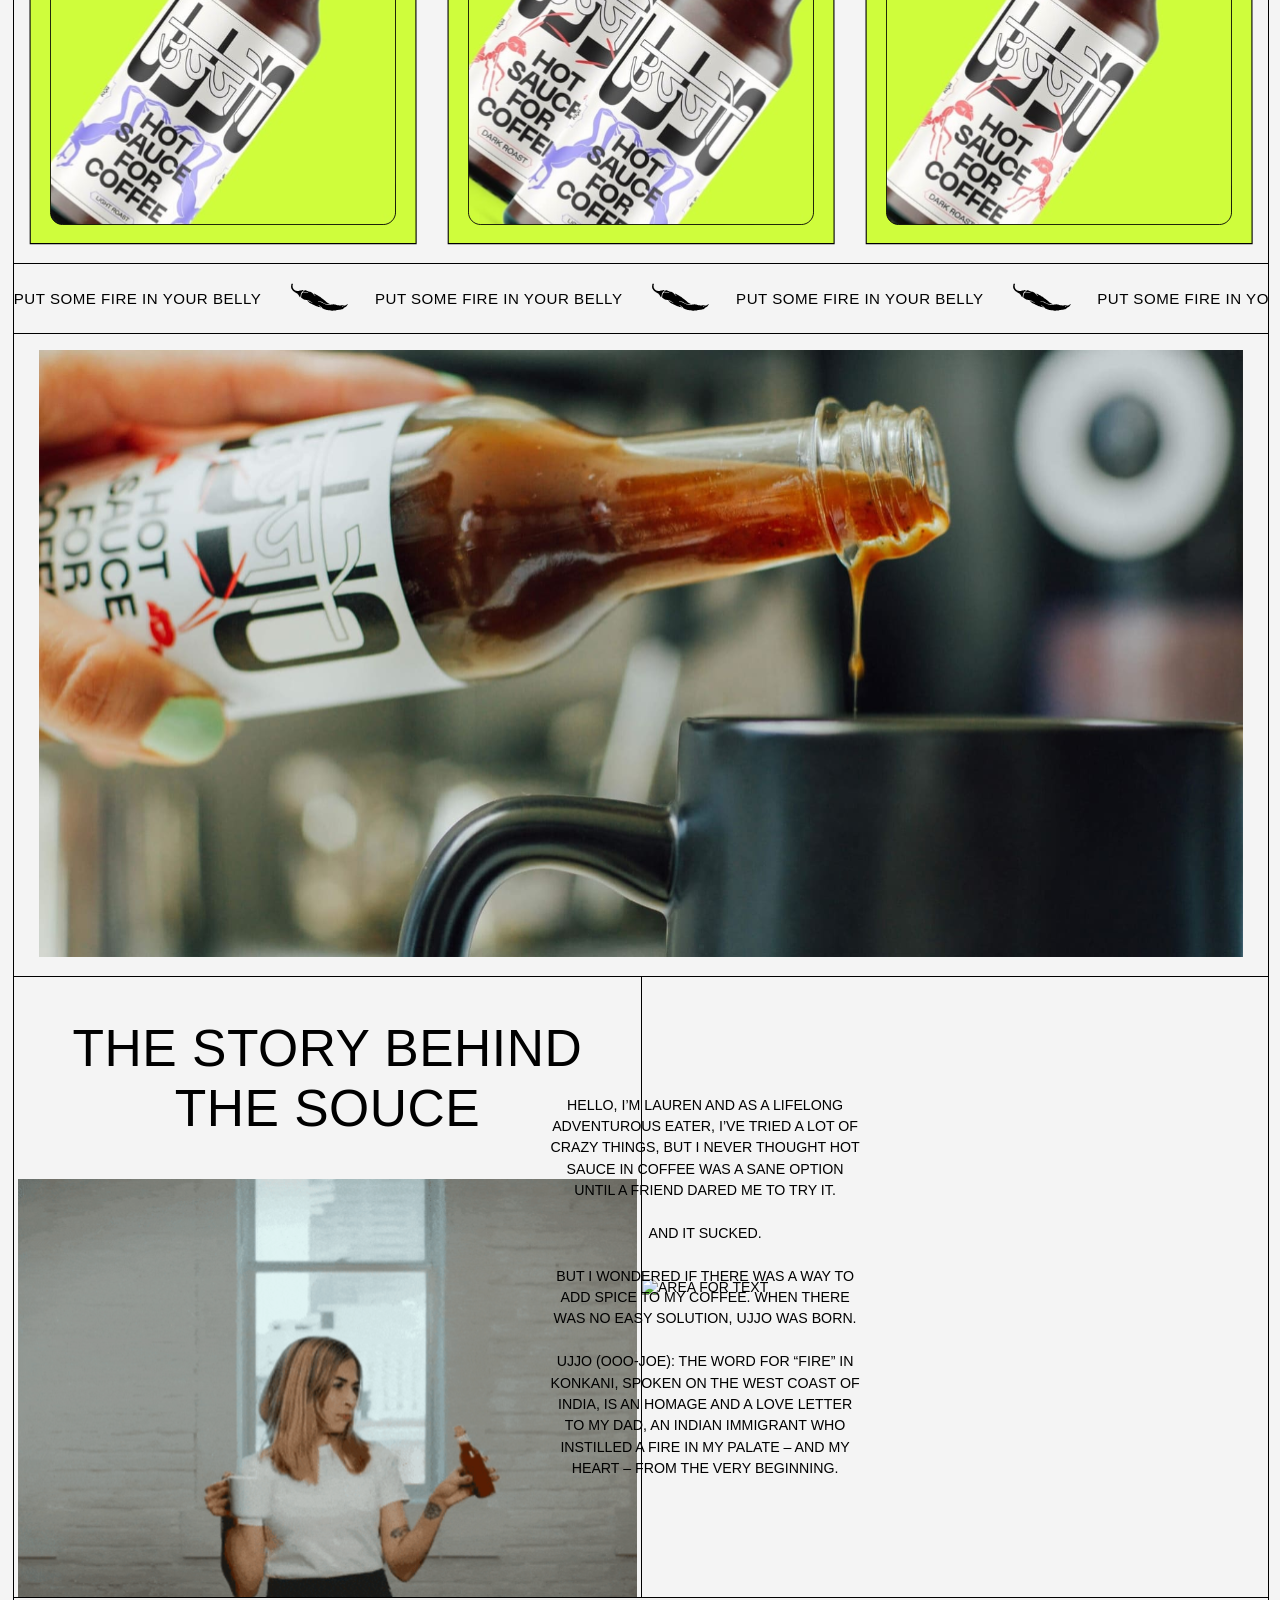
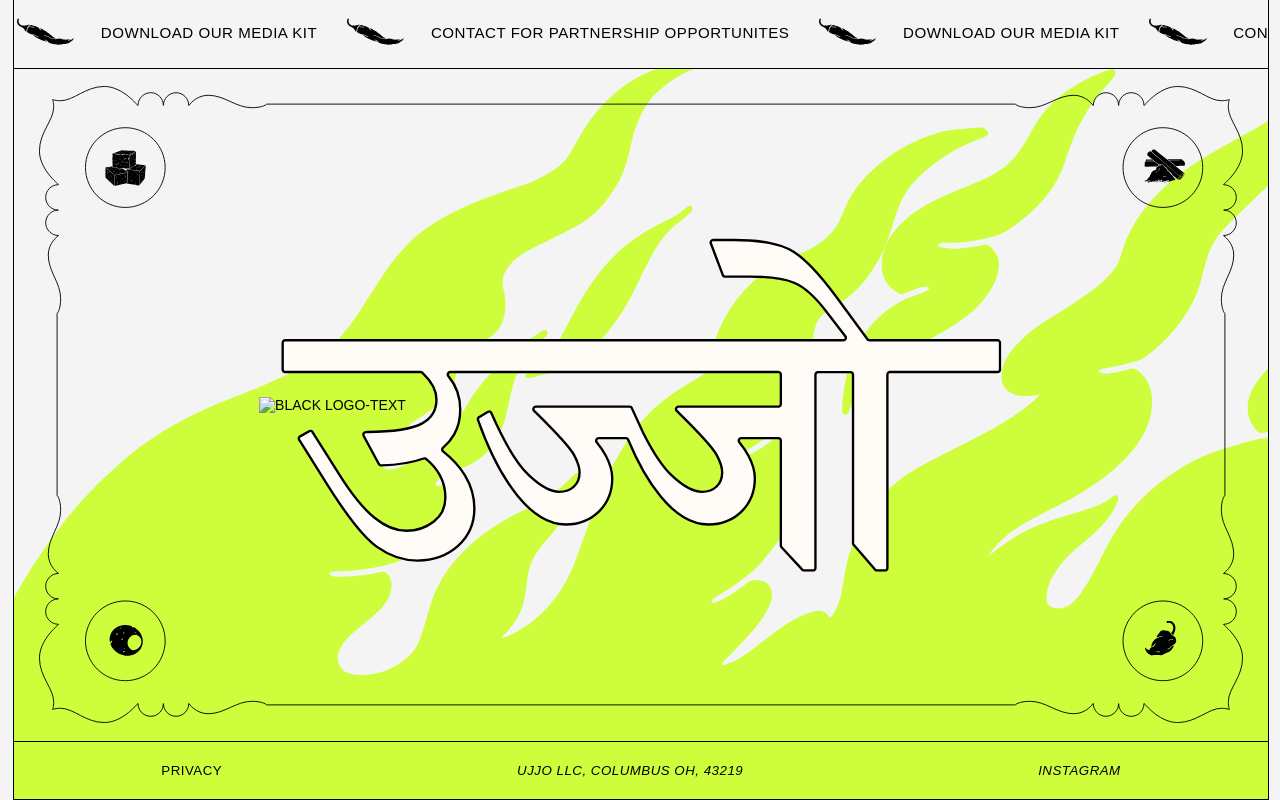
==== commit 4d1f83cb: "added animation" ====
--- a/HTMLLayout/index.html
+++ b/HTMLLayout/index.html
@@ -11,16 +11,16 @@
     <link rel="stylesheet" href="./assets/fonts/font.css">
     <link rel="stylesheet" href="./styles/global.css">
     <link rel="stylesheet" href="./styles/adaptive.css">
+    <link rel="stylesheet" href="./styles/animations.css">
 </head>
 <body>
 <header>
-    <section class="nav-menu">
+    <section class="nav-menu desktop">
         <nav>
             <button class="go-back-btn"> go back </button>
-            <button class="menu-btn"> <img class = "menu-btn-img" src = "images/Menu.svg" alt = "menu button"> </button>
             <a href = "">story</a>
             <a href = "">shop</a>
-            <div class="nav-images">
+            <div class="nav-images desktop">
                 <picture>
                     <source srcset="images/red_circle.svg" media="(min-width : 1080px)">
                     <img class ="circle-img" src="images/red_circle.svg" alt = "red circle">
@@ -37,7 +37,34 @@
             <a href = ""> contact </a>
             <a href = ""> wholesale </a>
             <button class="clone-btn"> clone </button>
-            <button class="users-btn"> <img class = "user-btn-img" src = "images/Users.svg" alt = "users button"> </button>
+        </nav>
+    </section>
+    <section class="nav-menu mobile">
+        <nav>
+            <input type="checkbox" id="menu-toggle" class="menu-toggle">
+                <label for="menu-toggle" class="menu-btn">
+                    <img class="menu-btn-img"src="images/Menu.svg" alt="menu">
+                </label>
+                <label for="menu-toggle" class="close-btn">
+                    <img class="close-btn-img" src="images/Close.svg" alt="close">
+                </label>
+                <div class="dropdown_menu">
+                    <ul class="dropdown_menu_list">
+                        <li><a href="#">Story</a></li>
+                        <li><a href="#">Shop</a></li>
+                        <li><a href="#">Contact</a></li>
+                        <li><a href="#">Wholesale</a></li>
+                    </ul>
+                </div>
+                <div class="nav-images mobile">
+                    <picture>
+                        <source srcset="images/fire.svg" media="(min-width : 1080px)">
+                        <img class="fire-img logo" src="images/fire.svg" alt="fire">
+                    </picture>
+                </div>
+            <button class="users-btn">
+                    <img class="user-btn-img" src="images/Users.svg" alt="users button">
+            </button>
         </nav>
     </section>
 </header>
@@ -55,6 +82,8 @@
                 </picture>
             </div>
             <div class="intro-running-line">
+                <div class="content1">
+                    <p class = "running-line_text"> put some fire in your belly </p>
                 <picture class="slogan pepper-img">
                     <source srcset="images/pepper.svg"  media = "(min-width: 1080px)">
                     <img class = "pepper-img logo" src = "images/pepper.svg" alt = "pepper">
@@ -64,6 +93,17 @@
                     <source srcset="images/pepper.svg"  media = "(min-width: 1080px)">
                     <img class = "pepper-img logo" src = "images/pepper.svg" alt = "pepper">
                 </picture>
+                    <p class = "running-line_text"> put some fire in your belly </p>
+                    <picture class="slogan pepper-img">
+                        <source srcset="images/pepper.svg"  media = "(min-width: 1080px)">
+                        <img class = "pepper-img logo" src = "images/pepper.svg" alt = "pepper">
+                    </picture>
+                    <p class = "running-line_text"> put some fire in your belly </p>
+                    <picture class="slogan pepper-img">
+                        <source srcset="images/pepper.svg"  media = "(min-width: 1080px)">
+                        <img class = "pepper-img logo" src = "images/pepper.svg" alt = "pepper">
+                    </picture>
+                </div>
             </div>
             <div class="sauce-with-cactus">
                 <picture>
@@ -158,25 +198,33 @@
         </div>
     </section>
     <div class="running-line">
-        <picture>
-            <source srcset="images/pepper.svg"  media = "(min-width: 1080px)">
-            <img class = "pepper-img logo" src = "images/pepper.svg" alt = "pepper">
-        </picture>
-        <p class = "running-line_text"> put some fire in your belly </p>
-        <picture>
-            <source srcset="images/pepper.svg"  media = "(min-width: 1080px)">
-            <img class = "pepper-img logo" src = "images/pepper.svg" alt = "pepper">
-        </picture>
-        <p class = "running-line_text"> put some fire in your belly </p>
-        <picture>
-            <source srcset="images/pepper.svg"  media = "(min-width: 1080px)">
-            <img class = "pepper-img logo" src = "images/pepper.svg" alt = "pepper">
-        </picture>
-        <p class = "running-line_text"> put some fire in your belly </p>
-        <picture>
-            <source srcset="images/pepper.svg"  media = "(min-width: 1080px)">
-            <img class = "pepper-img logo" src = "images/pepper.svg" alt = "pepper">
-        </picture>
+            <div class="content">
+                <p class="running-line_text">put some fire in your belly</p>
+                <picture>
+                    <img class="pepper-img logo" src="images/pepper.svg" alt="pepper">
+                </picture>
+                <p class="running-line_text">put some fire in your belly</p>
+                <picture>
+                    <img class="pepper-img logo" src="images/pepper.svg" alt="pepper">
+                </picture>
+                <p class="running-line_text">put some fire in your belly</p>
+                <picture>
+                    <img class="pepper-img logo" src="images/pepper.svg" alt="pepper">
+                </picture>
+                <p class="running-line_text">put some fire in your belly</p>
+                <picture>
+                    <img class="pepper-img logo" src="images/pepper.svg" alt="pepper">
+                </picture>
+                <p class="running-line_text">put some fire in your belly</p>
+                <picture>
+                    <img class="pepper-img logo" src="images/pepper.svg" alt="pepper">
+                </picture>
+                <p class="running-line_text">put some fire in your belly</p>
+                <picture>
+                    <img class="pepper-img logo" src="images/pepper.svg" alt="pepper">
+                </picture>
+                <p class="running-line_text">put some fire in your belly</p>
+            </div>
     </div>
     <section class = "history-banner">
         <div class="pouring-sauce">
@@ -211,6 +259,7 @@
         </div>
     </section>
     <div class="running-line">
+        <div class="content">
         <picture>
             <source srcset="images/pepper.svg"  media = "(min-width: 1080px)">
             <img class = "pepper-img logo" src = "images/pepper.svg" alt = "pepper">
@@ -226,6 +275,22 @@
             <img class = "pepper-img logo" src = "images/pepper.svg" alt = "pepper">
         </picture>
         <p class = "running-line_text"> download our media kit </p>
+            <picture>
+                <source srcset="images/pepper.svg"  media = "(min-width: 1080px)">
+                <img class = "pepper-img logo" src = "images/pepper.svg" alt = "pepper">
+            </picture>
+            <p class = "running-line_text"> contact for partnership opportunites </p>
+            <picture>
+                <source srcset="images/pepper.svg"  media = "(min-width: 1080px)">
+                <img class = "pepper-img logo" src = "images/pepper.svg" alt = "pepper">
+            </picture>
+            <p class = "running-line_text"> download our media kit </p>
+            <picture>
+                <source srcset="images/pepper.svg"  media = "(min-width: 1080px)">
+                <img class = "pepper-img logo" src = "images/pepper.svg" alt = "pepper">
+            </picture>
+            <p class = "running-line_text"> contact for partnership opportunites </p>
+    </div>
     </div>
     <section class = "logos-banner">
         <div class="logos-banner_container">
--- a/HTMLLayout/styles/index.css
+++ b/HTMLLayout/styles/index.css
@@ -11,11 +11,12 @@
     text-transform: uppercase;
 }
 
-.menu-btn, .users-btn{
+.nav-menu.mobile {
     display: none;
 }
 
-.nav-menu {
+
+.nav-menu.desktop {
     width: 98%;
     height: 7.78vw;
     display: grid;
@@ -133,6 +134,7 @@
     width: 100%;
     height: 5.42vw;
     letter-spacing: 0.5px;
+    overflow: hidden;
 }
 
 .running-line_text{
@@ -254,8 +256,26 @@
     border: 0.07vw solid black;
     border-top: none;
     width: 100%;
+    max-width: 100vw;
     height: 5.42vw;
     letter-spacing: 0.5px;
+    overflow: hidden;
+}
+
+.content, .content1{
+    display: flex;
+    align-items: center;
+    animation: scroll 20s linear infinite;
+    width: 100%;
+    white-space: nowrap;
+    gap: 2.08vw;
+}
+
+.content{
+    animation: scroll 20s linear infinite;
+}
+.content1{
+    animation: scroll 10s linear infinite;
 }
 
 .catalog_images {
--- a/HTMLLayout/styles/variables.css
+++ b/HTMLLayout/styles/variables.css
@@ -9,7 +9,7 @@
 }
 
 @media (prefers-color-scheme: dark) {
-    body, .nav-menu a, .nav-menu{
+    body, .nav-menu a, .nav-menu.desktop, .nav-menu.mobile, .dropdown_menu {
         background: #373737;
         color:#f4f4f4;
     }
@@ -28,7 +28,7 @@
 }
 
 @media (prefers-color-scheme: light) {
-    body, .nav-menu{
+    body, .nav-menu.desktop, .nav-menu.mobile, .nav-menu.desktop, .nav-menu.mobile, .dropdown_menu {
         background: #f4f4f4;
         color: #000000;
     }
@@ -41,6 +41,12 @@
     }
 }
 
+@media (prefers-reduced-motion: reduce) {
+    .scrolling_text_animation{
+        animation: none;
+    }
+}
 
 
 
+
--- a/HTMLLayout/styles/global.css
+++ b/HTMLLayout/styles/global.css
@@ -4,10 +4,12 @@
     margin: 0;
     padding: 0;
 }
+
 h1, h2, h3, h4, h5, h6 {
     margin: 0;
     padding: 0;
 }
+
 p {
     margin: 0;
     padding: 0;
--- a/HTMLLayout/styles/adaptive.css
+++ b/HTMLLayout/styles/adaptive.css
@@ -1,7 +1,11 @@
 @media (min-width:375px) and (max-width: 960px) {
-    main, header, footer, .footer, .nav-menu {
+    main, header, footer, .footer, .nav-menu.mobile {
         width: 100%;
         margin: 0;
+    }
+
+    header, .nav-menu.mobile{
+        height: 19.324vw;
     }
 
     main {
@@ -12,43 +16,97 @@
     }
 
     nav{
-       display: flex;
+        width: 100%;
+        display: flex;
         justify-content: space-between;
         align-items: center;
         padding: 0 3.865vw;
     }
 
-    .footer {
-        position: static;
-    }
-
-    header, .nav-menu{
-        height: 19.324vw;
-    }
-
-    .users-btn, .menu-btn{
-        display: block;
+    .nav-menu.mobile{
+        display: flex;
+        justify-content: space-between;
+        align-items: center;
+        position: relative;
+    }
+
+    .nav-menu.desktop{
+        display: none;
+    }
+
+    .menu-toggle {
+        display: none;
+    }
+
+    .dropdown_menu {
+        display: none;
+        position: absolute;
+        top: 100%;
+        left: 0;
+        z-index: 100;
+        width: 91.8vw;
+        height: 37vw;
+        padding: 3.86vw;
+        border-top: 0.07vw solid black;
+        border-bottom: 0.07vw solid black;
+    }
+
+    .dropdown_menu_list {
+        list-style: none;
+        margin: 0;
+        padding: 0;
+    }
+
+    .dropdown_menu_list li {
+        padding: 2.42vw 0;
+    }
+
+    .dropdown_menu_list li a {
+        font-size: 3.38vw;
+        line-height: 5.07vw;
+    }
+
+    .menu-toggle:checked ~ .dropdown_menu {
+        display: flex;
+        justify-content: flex-start;
+        align-items: center;
+    }
+
+    .menu-btn {
+        display: flex;
+        justify-content: center;
+        align-items: center;
+    }
+
+    .menu-btn, .close-btn {
+        cursor: pointer;
+        background-color: #FB4B4D;
+    }
+
+    .close-btn {
+        display: none;
+    }
+
+    .menu-toggle:checked ~ .menu-btn {
+        display: none;
+    }
+
+    .menu-toggle:checked ~ .close-btn {
+        display: flex;
+        justify-content: center;
+        align-items: center;
+    }
+
+    .users-btn, .menu-btn, .close-btn{
         width: 10.628vw;
         height: 10.628vw;
     }
 
-    .menu-btn-img, .user-btn-img{
+    .user-btn-img, .menu-btn-img, .close-btn-img {
         width: 4.831vw;
         height: 4.831vw;
     }
 
-    .nav-menu a {
-        display: none;
-    }
-
-    .go-back-btn, .clone-btn {
-        display: none;
-    }
-
-    .circle-img{
-        display: none;
-    }
-
     .fire-img{
         max-width: 9.42vw;
     }
@@ -56,6 +114,9 @@
     .intro-banner{
         flex-direction: column;
         width: 100%;
+        border-top: 0.07vw solid black;
+        border-left:none;
+        border-right:none;
     }
 
     .intro-left, .intro-right {
@@ -80,9 +141,14 @@
         height: 19.082vw;
     }
 
+    .content{
+        animation-duration: 10s;
+        gap: 1.93vw;
+    }
+
     .running-line_text{
         font-size: 4.106vw;
-        letter-spacing: 0;
+        letter-spacing: 0.5px;
     }
 
     .pepper-img {
@@ -126,6 +192,7 @@
 
     .catalog{
         height: 162.802vw;
+        border: none;
     }
 
     .catalog_title{
@@ -199,10 +266,16 @@
         height: 19.082vw;
         font-size: 2vw;
         text-align: center;
+        border: 0.07vw solid black;
+        border-right: none;
+        border-left: none;
     }
 
     .pouring-sauce{
         height: 53.865vw;
+        border: 0.07vw solid black;
+        border-left: none;
+        border-right: none;
     }
 
     .history-banner{
@@ -229,6 +302,7 @@
         width: 100vw;
         height: 23.188vw;
         justify-content: center;
+        border-left:none;
     }
 
     .history-left-title-p{
@@ -268,6 +342,7 @@
     }
 
     .footer{
+        position: static;
         height: 23.671vw;
         display: flex;
         align-items: flex-start;
--- a/HTMLLayout/styles/animations.css
+++ b/HTMLLayout/styles/animations.css
@@ -0,0 +1,12 @@
+@keyframes scroll {
+    0% {
+        transform: translateX(0%);
+    }
+    100% {
+        transform: translateX(-100%);
+    }
+}
+
+
+
+
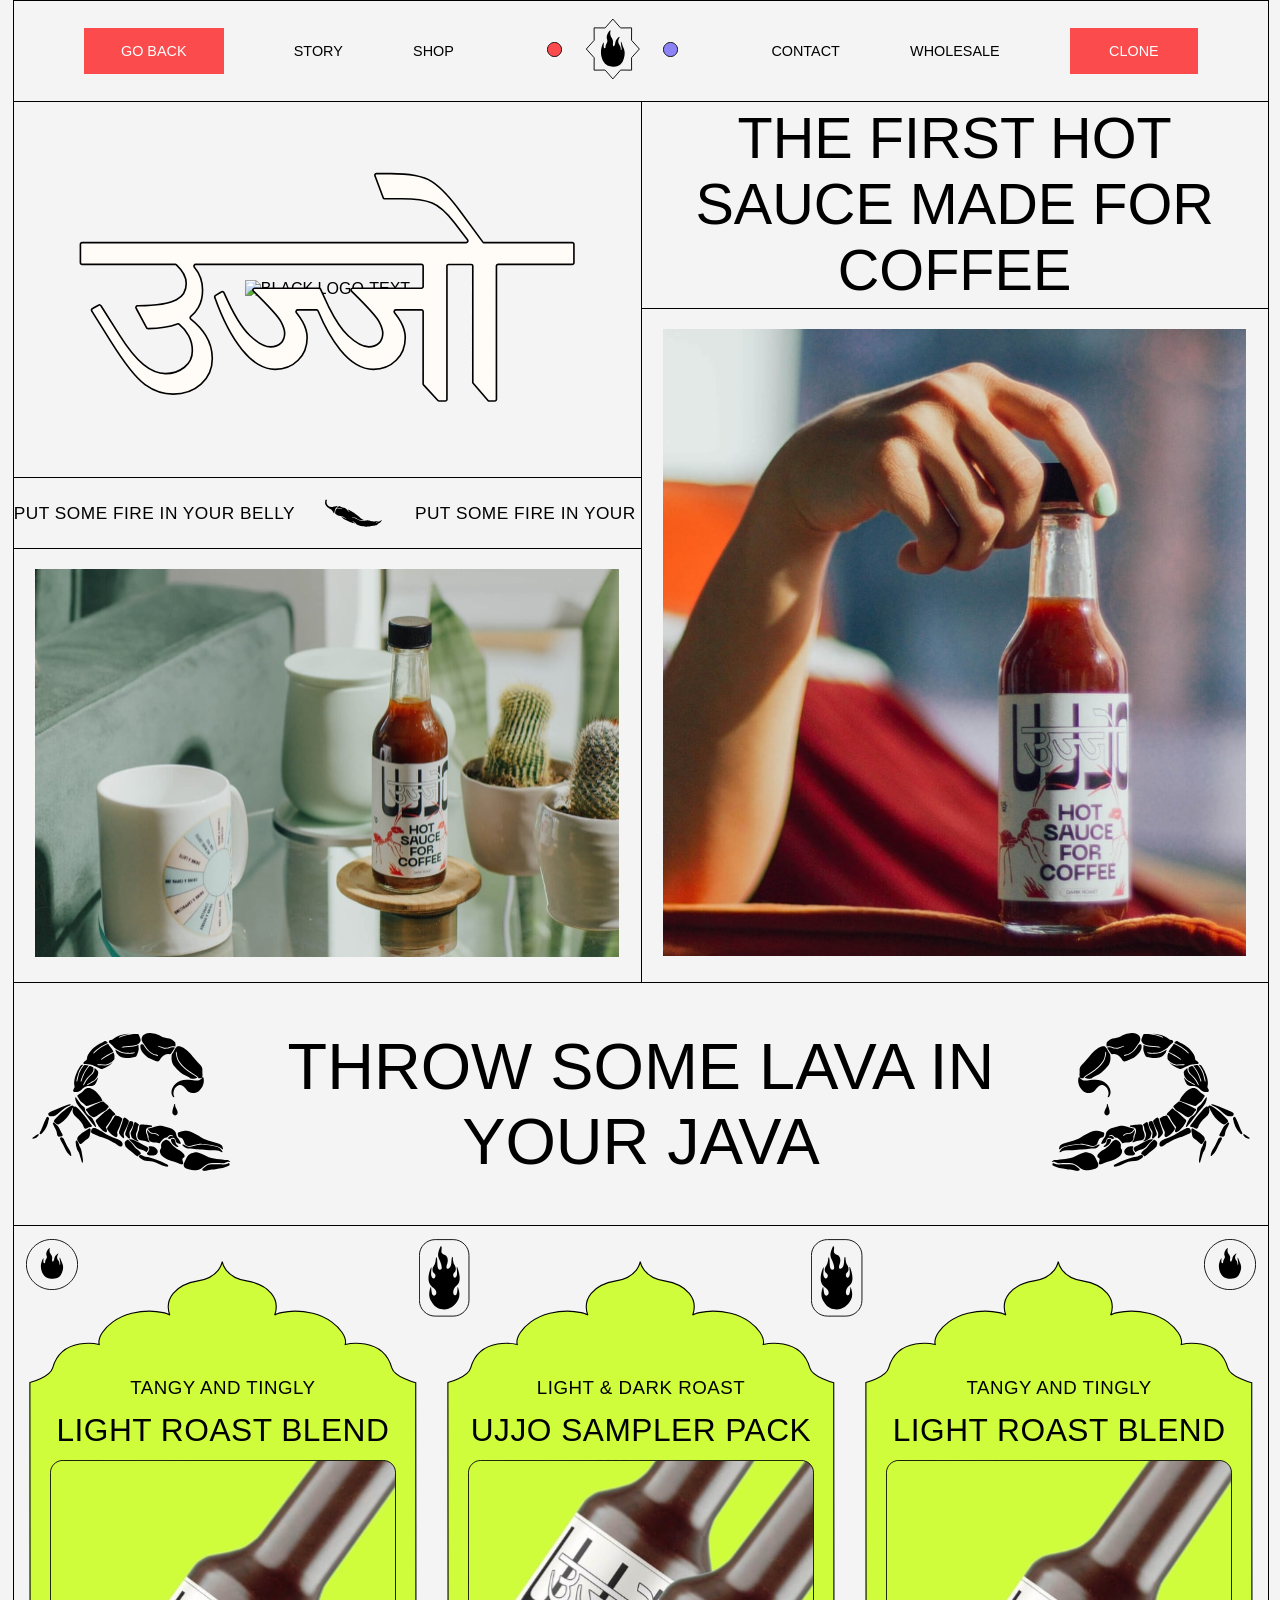
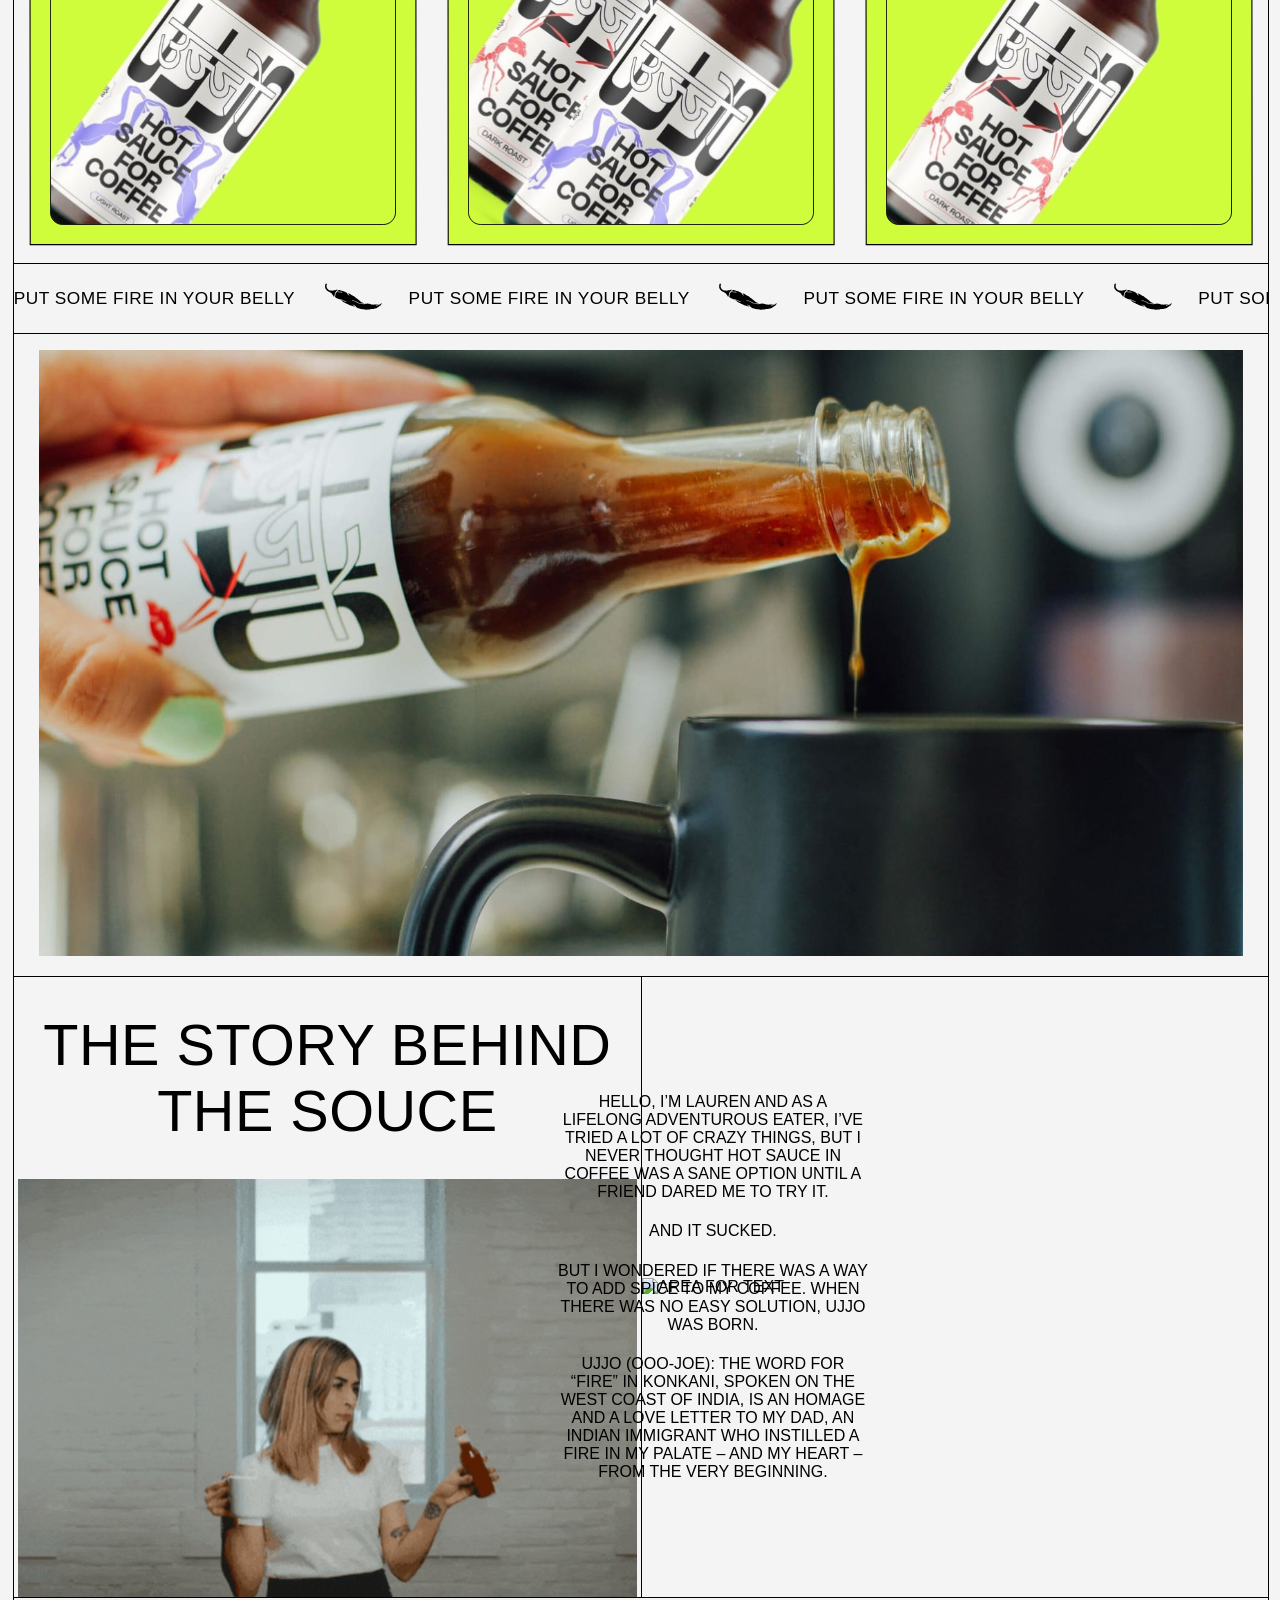
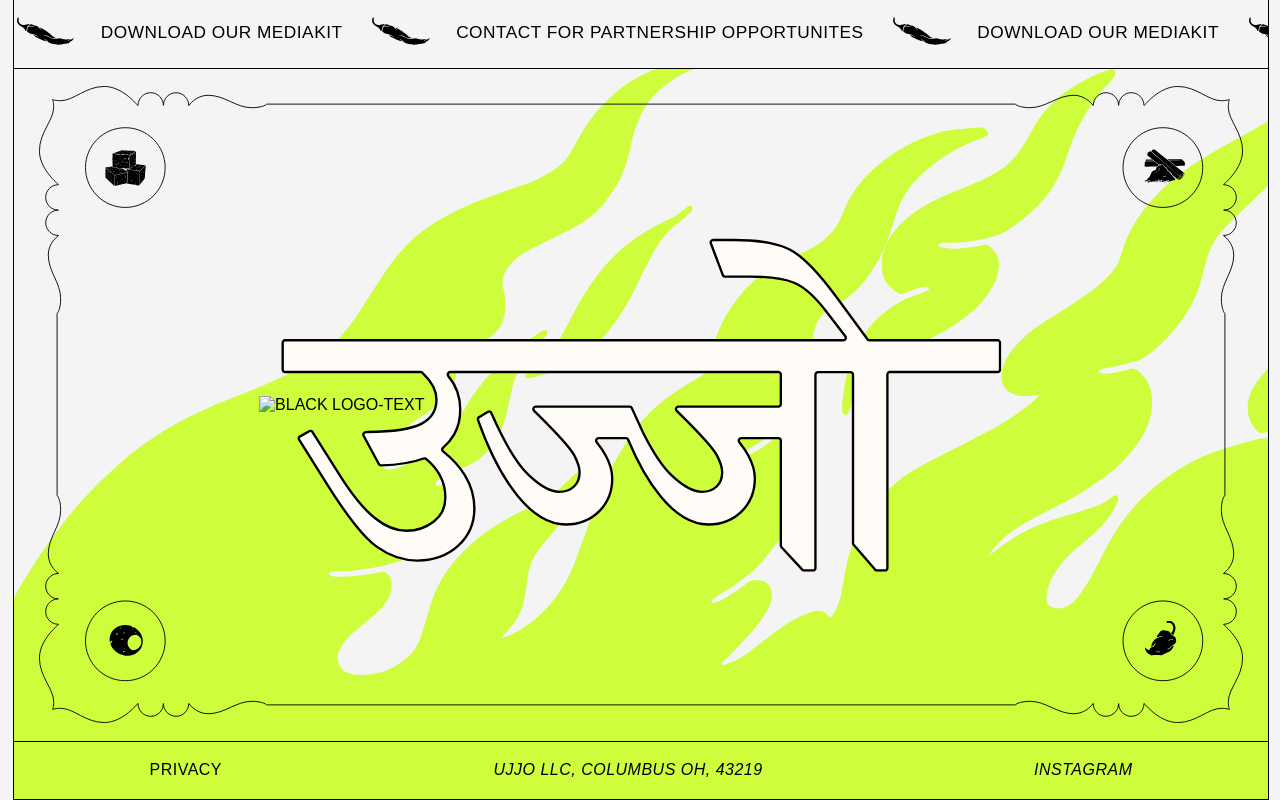
==== commit 68a5a4d7: "changed font-size from vw to rem" ====
--- a/HTMLLayout/index.html
+++ b/HTMLLayout/index.html
@@ -18,24 +18,24 @@
     <section class="nav-menu desktop">
         <nav>
             <button class="go-back-btn"> go back </button>
-            <a href = "">story</a>
-            <a href = "">shop</a>
+            <a href="">story</a>
+            <a href="">shop</a>
             <div class="nav-images desktop">
                 <picture>
                     <source srcset="images/red_circle.svg" media="(min-width : 1080px)">
-                    <img class ="circle-img" src="images/red_circle.svg" alt = "red circle">
-                </picture>
-                <picture>
-                    <source srcset="images/fire.svg" media = "(min-width : 1080px)">
-                    <img class = "fire-img logo" src = "images/fire.svg" alt = "fire">
-                </picture>
-                <picture>
-                    <source srcset="images/purple_circle.svg" media = "(min-width: 1080px)" >
-                    <img class = "circle-img" src = "images/purple_circle.svg" alt = "purple circle">
-                </picture>
-            </div>
-            <a href = ""> contact </a>
-            <a href = ""> wholesale </a>
+                    <img class="circle-img" src="images/red_circle.svg" alt="red circle">
+                </picture>
+                <picture>
+                    <source srcset="images/fire.svg" media="(min-width : 1080px)">
+                    <img class="fire-img logo" src="images/fire.svg" alt="fire">
+                </picture>
+                <picture>
+                    <source srcset="images/purple_circle.svg" media="(min-width: 1080px)" >
+                    <img class="circle-img" src="images/purple_circle.svg" alt="purple circle">
+                </picture>
+            </div>
+            <a href=""> contact </a>
+            <a href=""> wholesale </a>
             <button class="clone-btn"> clone </button>
         </nav>
     </section>
@@ -43,7 +43,7 @@
         <nav>
             <input type="checkbox" id="menu-toggle" class="menu-toggle">
                 <label for="menu-toggle" class="menu-btn">
-                    <img class="menu-btn-img"src="images/Menu.svg" alt="menu">
+                    <img class="menu-btn-img" src="images/Menu.svg" alt="menu">
                 </label>
                 <label for="menu-toggle" class="close-btn">
                     <img class="close-btn-img" src="images/Close.svg" alt="close">
@@ -69,87 +69,89 @@
     </section>
 </header>
 <main>
-    <section class ="intro-banner">
+    <section class="intro-banner">
         <div class="intro-left">
             <div class="intro-left_logos">
                 <picture>
-                    <source srcset="images/black_logo_text_ujjo.svg" media = "(min-width: 1080px)">
-                    <img class="black-logo-img logo" src = "images/black_logo_text_ujjo.svg" alt = "black logo-text">
+                    <source srcset="images/black_logo_text_ujjo.svg" media="(min-width: 1080px)">
+                    <img class="black-logo-img logo" src="images/black_logo_text_ujjo.svg" alt="black logo-text">
                 </picture>
                 <picture class="white-logo">
-                    <source srcset="images/white_logo_text.svg" media = "(min-width: 1080px)">
-                    <img class = "white-logo-img logo" src = "images/white_logo_text.svg" alt = "white logo-text">
+                    <source srcset="images/white_logo_text.svg" media="(min-width: 1080px)">
+                    <img class="white-logo-img logo" src="images/white_logo_text.svg" alt="white logo-text">
                 </picture>
             </div>
             <div class="intro-running-line">
                 <div class="content1">
-                    <p class = "running-line_text"> put some fire in your belly </p>
+                    <p class="running-line_text"> put some fire in your belly </p>
                 <picture class="slogan pepper-img">
-                    <source srcset="images/pepper.svg"  media = "(min-width: 1080px)">
-                    <img class = "pepper-img logo" src = "images/pepper.svg" alt = "pepper">
-                </picture>
-                <p class = "running-line_text"> put some fire in your belly </p>
+                    <source srcset="images/pepper.svg"  media="(min-width: 1080px)">
+                    <img class="pepper-img logo" src="images/pepper.svg" alt="pepper">
+                </picture>
+                <p class="running-line_text"> put some fire in your belly </p>
                 <picture class="slogan pepper-img">
-                    <source srcset="images/pepper.svg"  media = "(min-width: 1080px)">
-                    <img class = "pepper-img logo" src = "images/pepper.svg" alt = "pepper">
-                </picture>
-                    <p class = "running-line_text"> put some fire in your belly </p>
+                    <source srcset="images/pepper.svg"  media="(min-width: 1080px)">
+                    <img class="pepper-img logo" src="images/pepper.svg" alt="pepper">
+                </picture>
+                    <p class="running-line_text"> put some fire in your belly </p>
                     <picture class="slogan pepper-img">
-                        <source srcset="images/pepper.svg"  media = "(min-width: 1080px)">
-                        <img class = "pepper-img logo" src = "images/pepper.svg" alt = "pepper">
+                        <source srcset="images/pepper.svg"  media="(min-width: 1080px)">
+                        <img class="pepper-img logo" src="images/pepper.svg" alt="pepper">
                     </picture>
-                    <p class = "running-line_text"> put some fire in your belly </p>
+                    <p class="running-line_text"> put some fire in your belly </p>
                     <picture class="slogan pepper-img">
-                        <source srcset="images/pepper.svg"  media = "(min-width: 1080px)">
-                        <img class = "pepper-img logo" src = "images/pepper.svg" alt = "pepper">
+                        <source srcset="images/pepper.svg"  media="(min-width: 1080px)">
+                        <img class="pepper-img logo" src="images/pepper.svg" alt="pepper">
                     </picture>
                 </div>
             </div>
             <div class="sauce-with-cactus">
                 <picture>
-                    <source srcset = "images/sauce_with_cactus.svg" media = "(min-width: 1080px)">
-                    <img class = "sauce-with-cactus-img" src = "images/sauce_with_cactus.svg" alt = "sauce with cactus">
+                    <source srcset="images/sauce_with_cactus.svg" media="(min-width: 1080px)">
+                    <img class="sauce-with-cactus-img" src="images/sauce_with_cactus.svg" alt="sauce with cactus">
                 </picture>
             </div>
         </div>
         <div class="intro-right">
-            <h1 class="intro-right_title">the first hot sauce made for coffee</h1>
+            <div class="intro-right_title">
+                <h1>the first hot sauce made for coffee</h1>
+            </div>
             <div class="sauce-with-hands">
                 <picture>
-                    <source srcset = "images/sauce_with_hands.svg" media = "(min-width: 1080px)">
-                    <img class = "sauce-with-hands-img" src = "images/sauce_with_hands.svg" alt = "sauce with hands" >
-                </picture>
-            </div>
-        </div>
-    </section>
-    <section class = "catalog">
+                    <source srcset="images/sauce_with_hands.svg" media="(min-width: 1080px)">
+                    <img class="sauce-with-hands-img" src="images/sauce_with_hands.svg" alt="sauce with hands" >
+                </picture>
+            </div>
+        </div>
+    </section>
+    <section class="catalog">
         <div class="catalog_title">
             <picture>
-                <source srcset = "images/scorpio_logo_left.svg" media = "(min-width: 1080px)">
-                <img class = "scorpio-logo-left-img logo" src = "images/scorpio_logo_left.svg" alt = "scorpio logo left">
+                <source srcset="images/scorpio_logo_left.svg" media="(min-width: 1080px)">
+                <img class="scorpio-logo-left-img logo" src="images/scorpio_logo_left.svg" alt="scorpio logo left">
             </picture>
             <h2>throw some lava in your java</h2>
             <picture>
-                <source srcset = "images/scorpio_logo_right.svg" media = "(min-width: 1080px)">
-                <img class = "scorpio-logo-right-img logo" src = "images/scorpio_logo_right.svg" alt = "scorpio logo right">
-            </picture>
-        </div>
-        <div class= "fire-icons">
-            <picture class = "little-black-fire">
-                <source srcset = "images/black_fire_logo_little.svg" media = "(min-width: 1080px)">
-                <img class = "little-black-fire-logo-img logo" src = "images/black_fire_logo_little.svg" alt = "little black fire logo">
-            </picture>
-            <picture class = "big-black-fire">
-                <source srcset = "images/black_fire_logo_big.svg" media = "(min-width: 1080px)">
-                <img class = "big-black-fire-logo-img logo" src = "images/black_fire_logo_big.svg" alt = "big black fire logo">
-            </picture>
-            <picture class = "big-black-fire">
-                <source srcset = "images/black_fire_logo_big.svg" media = "(min-width: 1080px)">
-                <img class = "big-black-fire-logo-img logo"  src = "images/black_fire_logo_big.svg" alt = "big black fire logo">
-            </picture>
-            <picture class = "little-black-fire">
-                <source srcset = "images/black_fire_logo_little.svg" media = "(min-width: 1080px)">
-                <img class = "little-black-fire-logo-img logo" src = "images/black_fire_logo_little.svg" alt = "little black fire logo">
+                <source srcset="images/scorpio_logo_right.svg" media="(min-width: 1080px)">
+                <img class="scorpio-logo-right-img logo" src="images/scorpio_logo_right.svg" alt="scorpio logo right">
+            </picture>
+        </div>
+        <div class="fire-icons">
+            <picture class="little-black-fire">
+                <source srcset="images/black_fire_logo_little.svg" media="(min-width: 1080px)">
+                <img class="little-black-fire-logo-img logo" src="images/black_fire_logo_little.svg" alt="little black fire logo">
+            </picture>
+            <picture class="big-black-fire">
+                <source srcset="images/black_fire_logo_big.svg" media="(min-width: 1080px)">
+                <img class="big-black-fire-logo-img logo" src="images/black_fire_logo_big.svg" alt="big black fire logo">
+            </picture>
+            <picture class="big-black-fire">
+                <source srcset="images/black_fire_logo_big.svg" media="(min-width: 1080px)">
+                <img class="big-black-fire-logo-img logo"  src="images/black_fire_logo_big.svg" alt="big black fire logo">
+            </picture>
+            <picture class="little-black-fire">
+                <source srcset="images/black_fire_logo_little.svg" media="(min-width: 1080px)">
+                <img class="little-black-fire-logo-img logo" src="images/black_fire_logo_little.svg" alt="little black fire logo">
             </picture>
         </div>
         <div class="catalog_images">
@@ -159,12 +161,12 @@
                     <p class="card-title"> light roast blend </p>
                 </div>
                 <picture>
-                    <source srcset = "images/green_frame.svg" media = "(min-width: 1080px)">
-                    <img class = "green-frame-img" src = "images/green_frame.svg" alt = "green frame">
+                    <source srcset="images/green_frame.svg" media="(min-width: 1080px)">
+                    <img class="green-frame-img" src="images/green_frame.svg" alt="green frame">
                 </picture>
                 <picture class="taste-img">
-                    <source srcset = "images/hot_sauce_purple.svg" media = "(min-width: 1080px)">
-                    <img class = "hot-sauce-img" src = "images/hot_sauce_purple.svg" alt = "hot purple sauce">
+                    <source srcset="images/hot_sauce_purple.svg" media="(min-width: 1080px)">
+                    <img class="hot-sauce-img" src="images/hot_sauce_purple.svg" alt="hot purple sauce">
                 </picture>
             </div>
             <div class="product-card">
@@ -173,12 +175,12 @@
                     <p class="card-title"> ujjo sampler pack </p>
                 </div>
                 <picture>
-                    <source srcset = "images/green_frame.svg" media = "(min-width: 1080px)">
-                    <img class = "green-frame-img" src = "images/green_frame.svg" alt = "green frame">
+                    <source srcset="images/green_frame.svg" media="(min-width: 1080px)">
+                    <img class="green-frame-img" src="images/green_frame.svg" alt="green frame">
                 </picture>
                 <picture class="taste-img">
-                    <source srcset = "images/hot_sauces_both.svg" media = "(min-width: 1080px)">
-                    <img class = "hot-sauce-img" src = "images/hot_sauces_both.svg" alt = "both hot sauces">
+                    <source srcset="images/hot_sauces_both.svg" media="(min-width: 1080px)">
+                    <img class="hot-sauce-img" src="images/hot_sauces_both.svg" alt="both hot sauces">
                 </picture>
             </div>
             <div class="product-card">
@@ -187,12 +189,12 @@
                     <p class="card-title"> light roast blend </p>
                 </div>
                 <picture>
-                    <source srcset = "images/green_frame.svg" media = "(min-width: 1080px)">
-                    <img class = "green-frame-img" src = "images/green_frame.svg" alt = "green frame">
+                    <source srcset="images/green_frame.svg" media="(min-width: 1080px)">
+                    <img class="green-frame-img" src="images/green_frame.svg" alt="green frame">
                 </picture>
                 <picture class="taste-img">
-                    <source srcset = "images/hot_sauce_pink.svg" media = "(min-width: 1080px)">
-                    <img class = "hot-sauce-img" src = "images/hot_sauce_pink.svg" alt = "hot pink sauce">
+                    <source srcset="images/hot_sauce_pink.svg" media="(min-width: 1080px)">
+                    <img class="hot-sauce-img" src="images/hot_sauce_pink.svg" alt="hot pink sauce">
                 </picture>
             </div>
         </div>
@@ -226,33 +228,30 @@
                 <p class="running-line_text">put some fire in your belly</p>
             </div>
     </div>
-    <section class = "history-banner">
+    <section class="history-banner">
         <div class="pouring-sauce">
             <picture>
-                <source srcset="images/pouring_sauce.svg"  media = "(min-width: 1080px)">
-                <img class = "pouring-sauce-img" src = "images/pouring_sauce.svg" alt = "pouring sauce">
+                <source srcset="images/pouring_sauce.svg"  media="(min-width: 1080px)">
+                <img class="pouring-sauce-img" src="images/pouring_sauce.svg" alt="pouring sauce">
             </picture>
         </div>
         <div class="history-banner_main">
             <div class="history-left-column">
                 <div class="history-left-title">
-                    <p class = "history-left-title-p">the story behind the souce</p>
-                </div>
-                    <source srcset="images/woman_testing_sauce.svg"  media = "(min-width: 1080px)">
-                    <img class = "woman-testing-sauce-img" src = "images/woman_testing_sauce.svg" alt = "woman testing sauce">
+                    <p class="history-left-title-p">the story behind the souce</p>
+                </div>
+                    <source srcset="images/woman_testing_sauce.svg"  media="(min-width: 1080px)">
+                    <img class="woman-testing-sauce-img" src="images/woman_testing_sauce.svg" alt="woman testing sauce">
             </div>
             <div class="history-right-column">
                 <picture>
-                    <source srcset="images/area_with_logs_for_text.svg"  media = "(min-width: 1080px)">
-                    <img class = "area-with-logos-for-text-img logo-special" src = "images/area_with_logs_for_text.svg" alt = "area for text">
+                    <source srcset="images/area_with_logs_for_text.svg"  media="(min-width: 1080px)">
+                    <img class="area-with-logos-for-text-img logo-special" src="images/area_with_logs_for_text.svg" alt="area for text">
                 </picture>
                 <div class="history-right-title">
                     <p>hello, i’m lauren and as a lifelong adventurous eater, i’ve tried a lot of crazy things, but i never thought hot sauce in coffee was a sane option until a friend dared me to try it.</p>
-                    <br>
                     <p>and it sucked.</p>
-                    <br>
                     <p>but i wondered if there was a way to add spice to my coffee. when there was no easy solution, ujjo was born.</p>
-                    <br>
                     <p>ujjo (ooo-joe): the word for “fire” in konkani, spoken on the west coast of india, is an homage and a love letter to my dad, an indian immigrant who instilled a fire in my palate – and my heart – from the very beginning.</p>
                 </div>
             </div>
@@ -261,57 +260,57 @@
     <div class="running-line">
         <div class="content">
         <picture>
-            <source srcset="images/pepper.svg"  media = "(min-width: 1080px)">
-            <img class = "pepper-img logo" src = "images/pepper.svg" alt = "pepper">
+            <source srcset="images/pepper.svg"  media="(min-width: 1080px)">
+            <img class="pepper-img logo" src="images/pepper.svg" alt="pepper">
         </picture>
-        <p class = "running-line_text"> download our media kit </p>
+        <p class="running-line_text"> download our mediakit </p>
         <picture>
-            <source srcset="images/pepper.svg"  media = "(min-width: 1080px)">
-            <img class = "pepper-img logo" src = "images/pepper.svg" alt = "pepper">
+            <source srcset="images/pepper.svg"  media="(min-width: 1080px)">
+            <img class="pepper-img logo" src="images/pepper.svg" alt="pepper">
         </picture>
-        <p class = "running-line_text"> contact for partnership opportunites </p>
+        <p class="running-line_text"> contact for partnership opportunites </p>
         <picture>
-            <source srcset="images/pepper.svg"  media = "(min-width: 1080px)">
-            <img class = "pepper-img logo" src = "images/pepper.svg" alt = "pepper">
+            <source srcset="images/pepper.svg"  media="(min-width: 1080px)">
+            <img class="pepper-img logo" src="images/pepper.svg" alt="pepper">
         </picture>
-        <p class = "running-line_text"> download our media kit </p>
-            <picture>
-                <source srcset="images/pepper.svg"  media = "(min-width: 1080px)">
-                <img class = "pepper-img logo" src = "images/pepper.svg" alt = "pepper">
-            </picture>
-            <p class = "running-line_text"> contact for partnership opportunites </p>
-            <picture>
-                <source srcset="images/pepper.svg"  media = "(min-width: 1080px)">
-                <img class = "pepper-img logo" src = "images/pepper.svg" alt = "pepper">
-            </picture>
-            <p class = "running-line_text"> download our media kit </p>
-            <picture>
-                <source srcset="images/pepper.svg"  media = "(min-width: 1080px)">
-                <img class = "pepper-img logo" src = "images/pepper.svg" alt = "pepper">
-            </picture>
-            <p class = "running-line_text"> contact for partnership opportunites </p>
+        <p class="running-line_text"> download our mediakit </p>
+            <picture>
+                <source srcset="images/pepper.svg"  media="(min-width: 1080px)">
+                <img class="pepper-img logo" src="images/pepper.svg" alt="pepper">
+            </picture>
+            <p class="running-line_text"> contact for partnership opportunites </p>
+            <picture>
+                <source srcset="images/pepper.svg"  media="(min-width: 1080px)">
+                <img class="pepper-img logo" src="images/pepper.svg" alt="pepper">
+            </picture>
+            <p class="running-line_text"> download our mediakit </p>
+            <picture>
+                <source srcset="images/pepper.svg"  media="(min-width: 1080px)">
+                <img class="pepper-img logo" src="images/pepper.svg" alt="pepper">
+            </picture>
+            <p class="running-line_text"> contact for partnership opportunites </p>
     </div>
     </div>
-    <section class = "logos-banner">
+    <section class="logos-banner">
         <div class="logos-banner_container">
             <picture>
-                <source srcset="images/area_with_logos (1).svg"  media = "(min-width: 1080px)">
-                <img class = "area-with-logos-img logo" src = "images/area_with_logos (1).svg" alt = "white frame with logos">
-            </picture>
-            <picture>
-                <source srcset="images/black_logo_text_ujjo.svg" media = "(min-width: 1080px)">
-                <img class="black-logo-history logo" src = "images/black_logo_text_ujjo.svg" alt = "black logo-text">
-            </picture>
-            <picture>
-                <source srcset="images/white_logo_text.svg" media = "(min-width: 1080px)">
-                <img class="white-logo-history logo" src = "images/white_logo_text.svg" alt = "white logo-text">
+                <source srcset="images/area_with_logos (1).svg"  media="(min-width: 1080px)">
+                <img class="area-with-logos-img logo" src="images/area_with_logos (1).svg" alt="white frame with logos">
+            </picture>
+            <picture>
+                <source srcset="images/black_logo_text_ujjo.svg" media="(min-width: 1080px)">
+                <img class="black-logo-history logo" src="images/black_logo_text_ujjo.svg" alt="black logo-text">
+            </picture>
+            <picture>
+                <source srcset="images/white_logo_text.svg" media="(min-width: 1080px)">
+                <img class="white-logo-history logo" src="images/white_logo_text.svg" alt="white logo-text">
             </picture>
         </div>
     </section>
 </main>
 <footer class="footer">
-    <a href="">privacy</a>
-    <address class = "address">
+    <a href="" class="privacy-link">privacy</a>
+    <address class="address">
         <p> ujjo llc, columbus oh, 43219</p>
     </address>
     <address class="inst-link">
--- a/HTMLLayout/styles/index.css
+++ b/HTMLLayout/styles/index.css
@@ -9,20 +9,20 @@
 body {
     overflow-x: hidden;
     text-transform: uppercase;
+    font-size: 16px;
 }
 
 .nav-menu.mobile {
     display: none;
 }
-
 
 .nav-menu.desktop {
     width: 98%;
     height: 7.78vw;
     display: grid;
     align-items: center;
-    border: 0.07vw solid black;
-    font-size: 0.97vw;
+    border: 1px solid black;
+    font-size: 0.9rem;
     font-weight: 400;
     position: fixed;
     z-index: 3;
@@ -64,7 +64,7 @@
     background-color: #FB4B4D;
     height: 3.61vw;
     text-transform: uppercase;
-    font-size: 1.04vw;
+    font-size: 0.9rem;
 }
 .go-back-btn {
     width: 10.90vw;
@@ -79,7 +79,7 @@
     position: relative;
     height: auto;
     display: flex;
-    border: 0.07vw solid black;
+    border: 1px solid black;
 }
 
 .intro-left {
@@ -92,7 +92,7 @@
     display: flex;
     align-items: center;
     justify-content: center;
-    border: 0.07vw solid black;
+    border: 1px solid black;
     border-left: none;
     border-top: none;
 }
@@ -116,7 +116,7 @@
     display: inline-flex;
     width: 100%;
     height: auto;
-    border: 0.07vw solid black;
+    border: 1px solid black;
     border-left: none;
     border-top: none;
     align-items: center;
@@ -128,7 +128,7 @@
     display: flex;
     align-items: center;
     justify-content: space-around;
-    border: 0.07vw solid black;
+    border: 1px solid black;
     border-top: none;
     border-left: none;
     width: 100%;
@@ -139,7 +139,7 @@
 
 .running-line_text{
     text-align: center;
-    font-size: 1.18vw;
+    font-size: 1.08rem;
 }
 
 .pepper-img {
@@ -169,10 +169,7 @@
     justify-content: center;
     width: 100%;
     height: calc(68.68vw - 29.44vw - 5.42vw);
-    border: 0.07vw solid black;
-    border-top: none;
-    border-left: none;
-    border-bottom: none;
+    border-right: 1px solid black;
 }
 
 .intro-right {
@@ -185,12 +182,16 @@
 
 .intro-right_title {
     display: flex;
+    justify-content: center;
     align-items: center;
     height: 16.18vw;
-    font-size: 4.03vw;
-    text-align: center;
+    border-bottom: 1px solid black;
+}
+
+h1{
+    font-size: 3.6rem;
     font-weight: 400;
-    border-bottom: 1px solid black;
+    text-align: center;
 }
 
 .sauce-with-hands {
@@ -208,7 +209,7 @@
     width: 100%;
     position: relative;
     height: 68.75vw;
-    border: 0.07vw solid black;
+    border: 1px solid black;
     border-top: none;
 }
 
@@ -216,7 +217,7 @@
     display: flex;
     width: 100%;
     height: 18.96vw;
-    border-bottom: 0.07vw solid black;
+    border-bottom: 1px solid black;
     justify-content: space-around;
     align-items: center;
     text-align: center;
@@ -231,7 +232,7 @@
 
 h2 {
     width: 60%;
-    font-size: 4.51vw;
+    font-size: 4.05rem;
     font-weight: 400;
 }
 
@@ -253,7 +254,7 @@
     display: flex;
     align-items: center;
     justify-content: space-around;
-    border: 0.07vw solid black;
+    border: 1px solid black;
     border-top: none;
     width: 100%;
     max-width: 100vw;
@@ -314,11 +315,11 @@
 }
 
 .card-title {
-    font-size: 2.22vw;
+    font-size: 1.98rem;
 }
 
 .card-subtitle {
-    font-size: 1.25vw;
+    font-size: 1.17rem;
     padding-bottom: 1.04vw;
 }
 
@@ -326,11 +327,11 @@
     position: relative;
     width: 100%;
     margin-left: 1%;
-    border: 0.07vw solid black;
+    border: 1px solid black;
     border-top: none;
     flex-direction: row;
     justify-content: space-around;
-    font-size: 1.18vw;
+    font-size: 1.062rem;
 }
 
 .history-banner {
@@ -343,7 +344,7 @@
     display: flex;
     height: 50.14vw;
     width: 100%;
-    border:0.07vw solid black;
+    border:1px solid black;
     border-top: none;
     justify-content: center;
     align-items: center;
@@ -363,7 +364,7 @@
 
 .history-banner_main {
     display: flex;
-    border: 0.07vw solid black;
+    border: 1px solid black;
     border-top: none;
     width: 100%;
 }
@@ -374,7 +375,7 @@
     align-items: center;
     flex-direction: column;
     justify-content: space-around;
-    border-right: 0.07vw solid black;
+    border-right: 1px solid black;
 }
 
 .history-right-column{
@@ -388,11 +389,12 @@
     width:48.47vw ;
     height: 15.76vw;
     display: flex;
+    justify-content: center;
     align-items: center;
 }
 
 .history-left-title-p{
-    font-size: 4.03vw;
+    font-size: 3.6rem;
     font-weight: 400;
     text-align: center;
     letter-spacing: 0.5px;
@@ -401,13 +403,13 @@
 .history-right-title {
     position: absolute;
     text-align: center;
-    line-height: 1.67vw;
     display: flex;
     align-items: center;
     justify-content: center;
     flex-direction: column;
-    font-size: 1.11vw;
+    font-size: 1rem;
     width: 24.3056vw;
+    gap: 1.6667vw;
 }
 
 .logos-banner_container {
@@ -431,7 +433,7 @@
     align-items: center;
     position: relative;
     height: auto;
-    border: 0.07vw solid black;
+    border: 1px solid black;
     border-top: none;
     width: 100%;
     background-image: url("../images/green_fire.svg"), url("../images/bottom_pane_green.svg");
@@ -462,7 +464,7 @@
 .area-with-logos-img{
     width: 94.0278vw;
     max-height: 715px;
-    padding: 1.389vw  0px 1.389vw 0px;
+    padding: 1.389vw  0 1.389vw 0;
     display: flex;
     align-items: center;
     justify-content: center;
@@ -477,12 +479,12 @@
     margin-left: 1%;
     margin-right: 1%;
     top: 7.78vw;
-    border: 0.07vw solid black;
+    border: 1px solid black;
     border-top: none;
     background: #CDFD3B;
     align-items: center;
     justify-content: space-around;
-    font-size: 1.04vw;
+    font-size: 1rem;
     letter-spacing: 0.5px;
 }
 
@@ -492,4 +494,3 @@
     align-items: center;
 }
 
-body.da
--- a/HTMLLayout/assets/fonts/font.css
+++ b/HTMLLayout/assets/fonts/font.css
@@ -5,7 +5,6 @@
 
 body{
     font-family: Roboto,sans-serif;
-    font-size: 14px;
-
+    font-size: 16px;
     text-transform: uppercase;
 }
--- a/HTMLLayout/styles/adaptive.css
+++ b/HTMLLayout/styles/adaptive.css
@@ -62,7 +62,7 @@
     }
 
     .dropdown_menu_list li a {
-        font-size: 3.38vw;
+        font-size: 0.875rem;
         line-height: 5.07vw;
     }
 
@@ -122,6 +122,10 @@
     .intro-left, .intro-right {
         width: 100%;
     }
+    
+    h1 {
+        font-size: 1.875rem;
+    }
 
     .intro-left_logos {
         height: 61.594vw;
@@ -147,7 +151,7 @@
     }
 
     .running-line_text{
-        font-size: 4.106vw;
+        font-size: 1.0625rem;
         letter-spacing: 0.5px;
     }
 
@@ -169,7 +173,6 @@
     .intro-right_title {
         border: none;
         height: 25.121vw;
-        font-size: 7.246vw;
         line-height: 9.662vw;
         letter-spacing: 0.5px;
     }
@@ -200,7 +203,7 @@
     }
 
     h2{
-        font-size: 5.797vw;
+        font-size: 1.5rem;
         line-height: 7.729vw;
         letter-spacing: 0.5px;
     }
@@ -251,12 +254,12 @@
     }
 
     .card-subtitle{
-        font-size: 4.106vw;
+        font-size: 1.0625rem;
         line-height: 9.184vw;
     }
 
     .card-title{
-        font-size: 6.039vw;
+        font-size: 1.5625rem;
         margin-bottom: 7.729vw;
         line-height: 6.783vw;
     }
@@ -306,7 +309,7 @@
     }
 
     .history-left-title-p{
-        font-size: 5.797vw;
+        font-size: 1.5rem;
         width: 59vw;
         height: 15.459vw;
         line-height: 7.729vw;
@@ -331,7 +334,7 @@
     }
 
     p{
-        font-size: 2.899vw;
+        font-size: 0.75rem;
         line-height: 2.899vw;
         letter-spacing: 0.5px;
     }
@@ -352,12 +355,12 @@
         padding-top: 4.831vw;
     }
 
-    a{
-        font-size: 3.865vw;
+    .privacy-link {
+        font-size: 0.9375rem;
     }
 
     address{
-        font-size: 4.348vw;
+        font-size: 1rem;
     }
 
     .address {
@@ -368,9 +371,54 @@
 
     .address p {
         padding-bottom: 4.831vw;
+        font-size: 0.75rem;
     }
 
     .inst-link {
         padding-top: 4.831vw;
     }
+}
+
+@media (min-width:960px) and (max-width:1200px) {
+    nav, button {
+        font-size: 0.875rem;
+    }
+
+    .intro-right_title h1{
+        font-size: 2.8125rem;
+    }
+
+    .running-line_text {
+        font-size: 1.0625rem;
+    }
+
+    .catalog_title h2{
+        font-size: 3.4375rem;
+    }
+
+    .card-subtitle {
+        font-size: 1.0625rem;
+    }
+
+    .card-title {
+        font-size: 1.5625rem;
+    }
+
+    .history-left-title-p {
+        font-size: 2rem;
+    }
+
+    .history-right-title {
+        font-size: 0.875rem;
+        line-height: 14px;
+        letter-spacing: 0.5px;
+    }
+
+    .privacy-link {
+        font-size: 0.9375rem;
+    }
+
+    .address {
+        font-size: 0.9375rem;
+    }
 }
